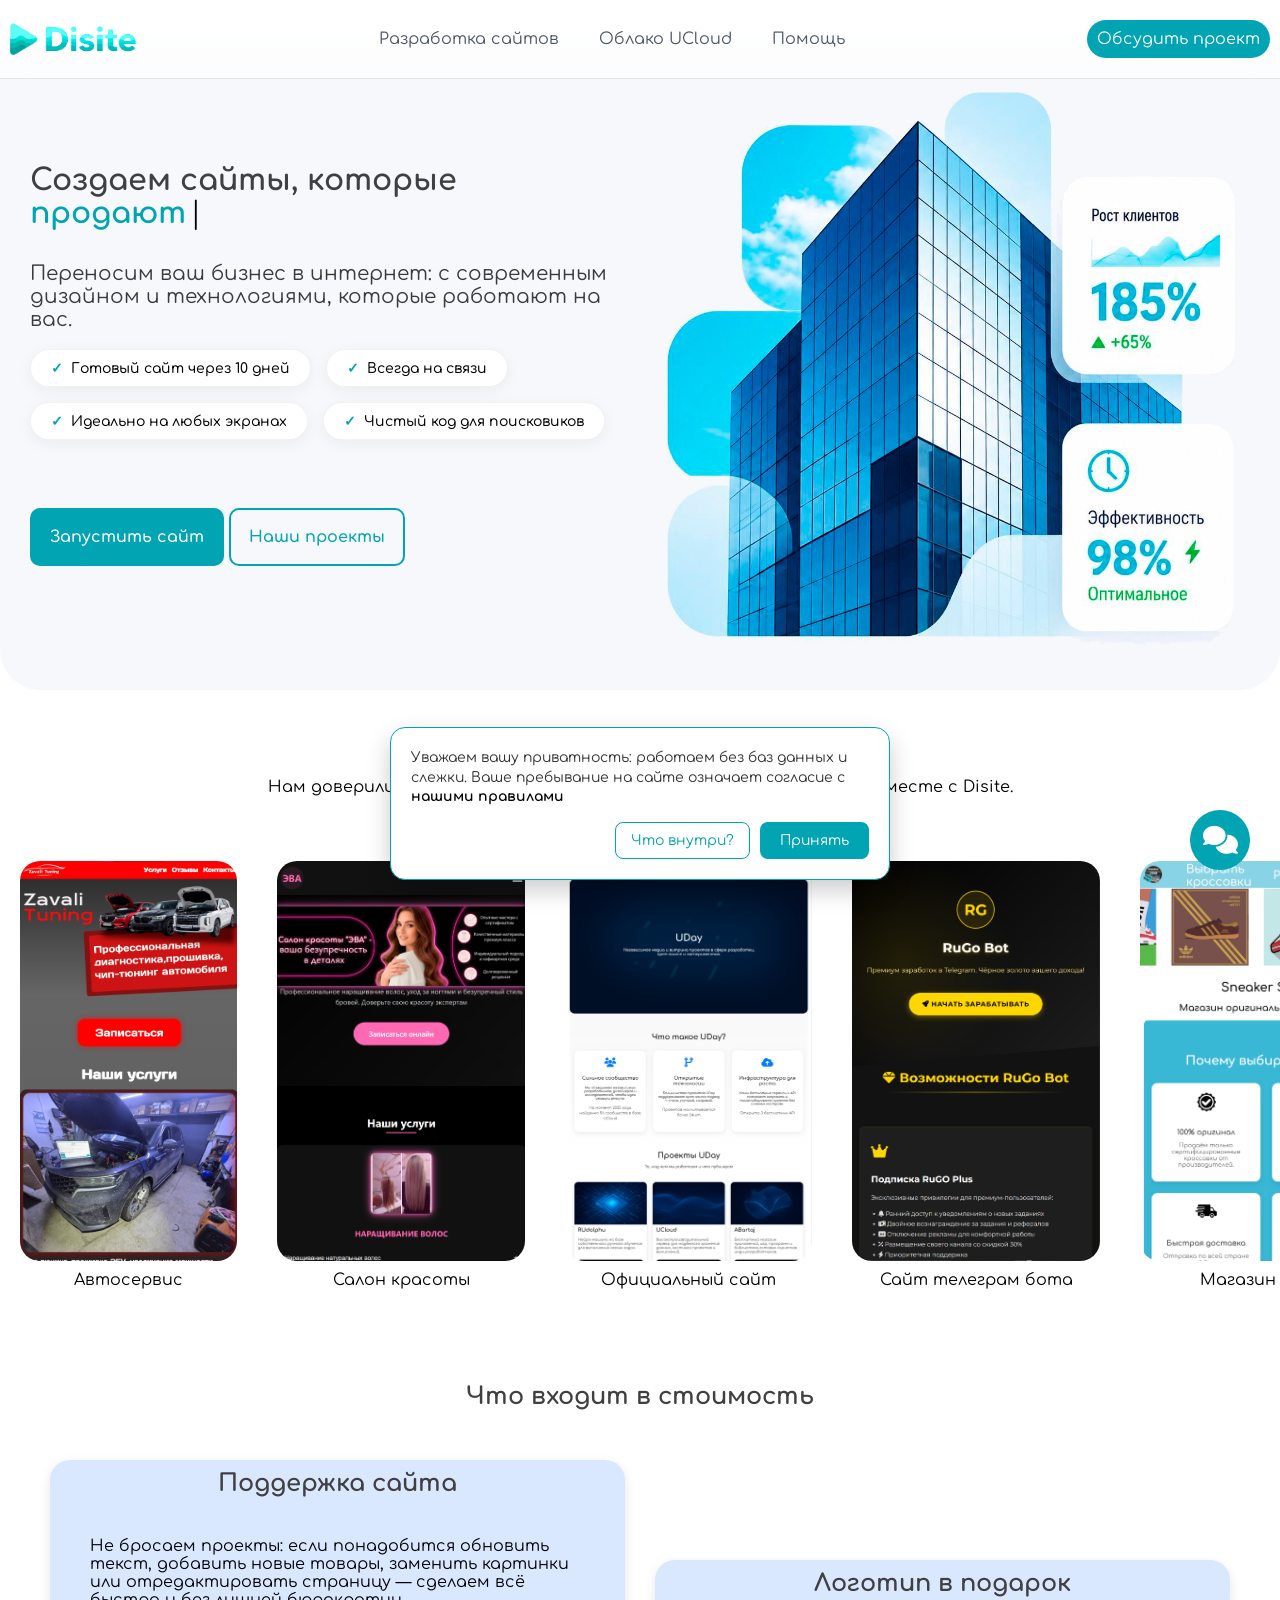
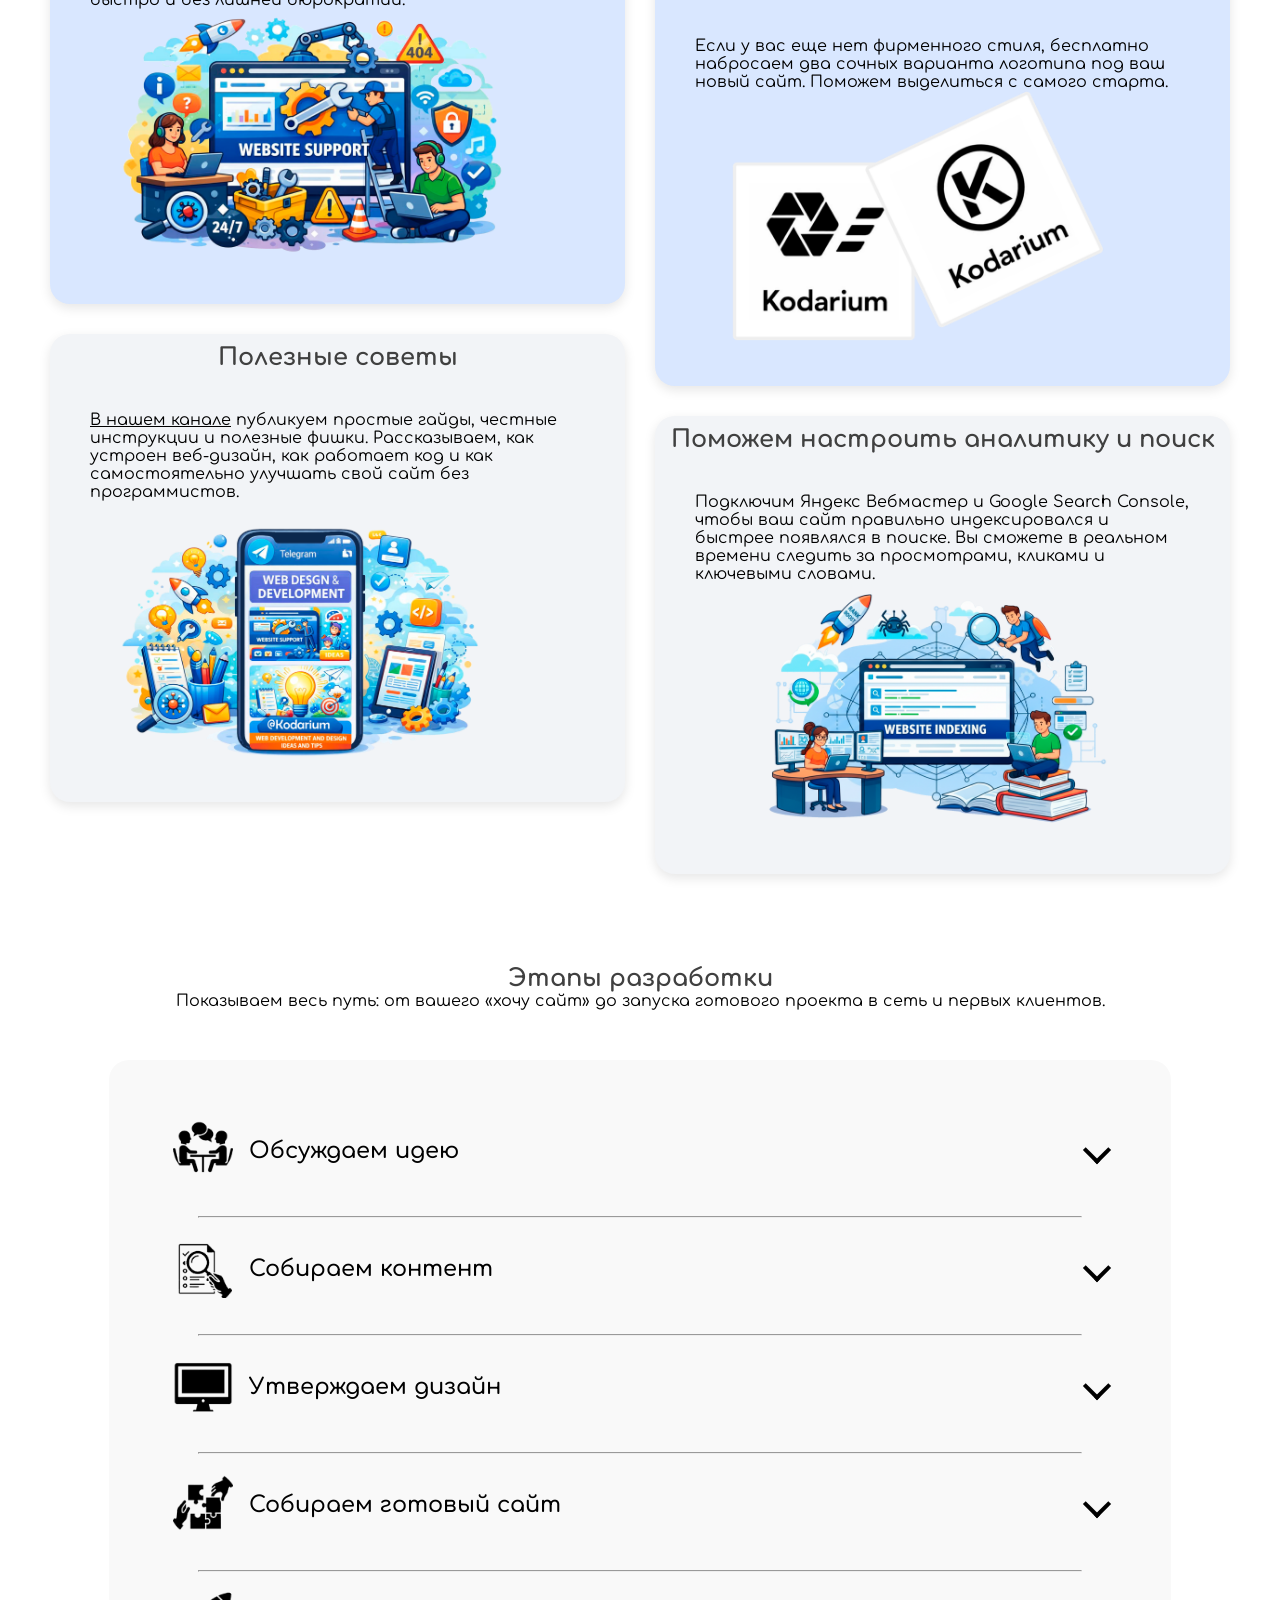
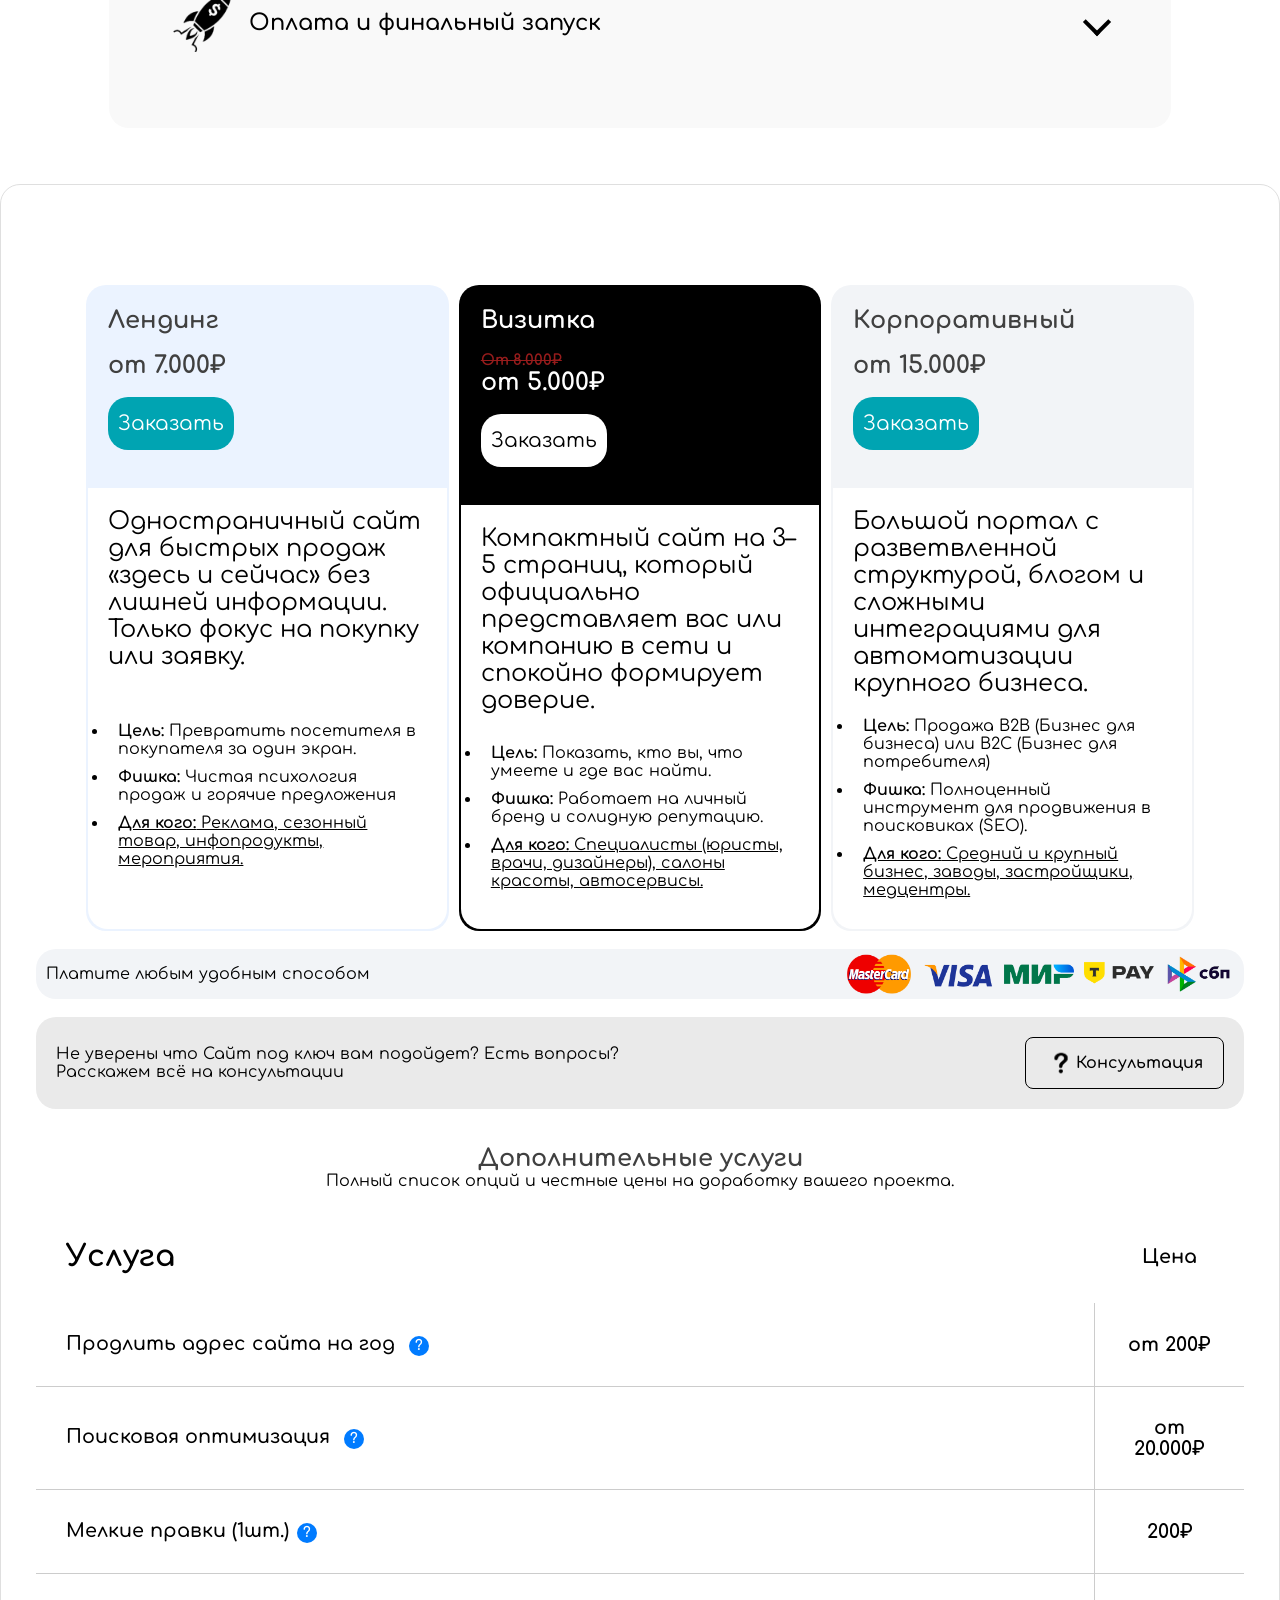
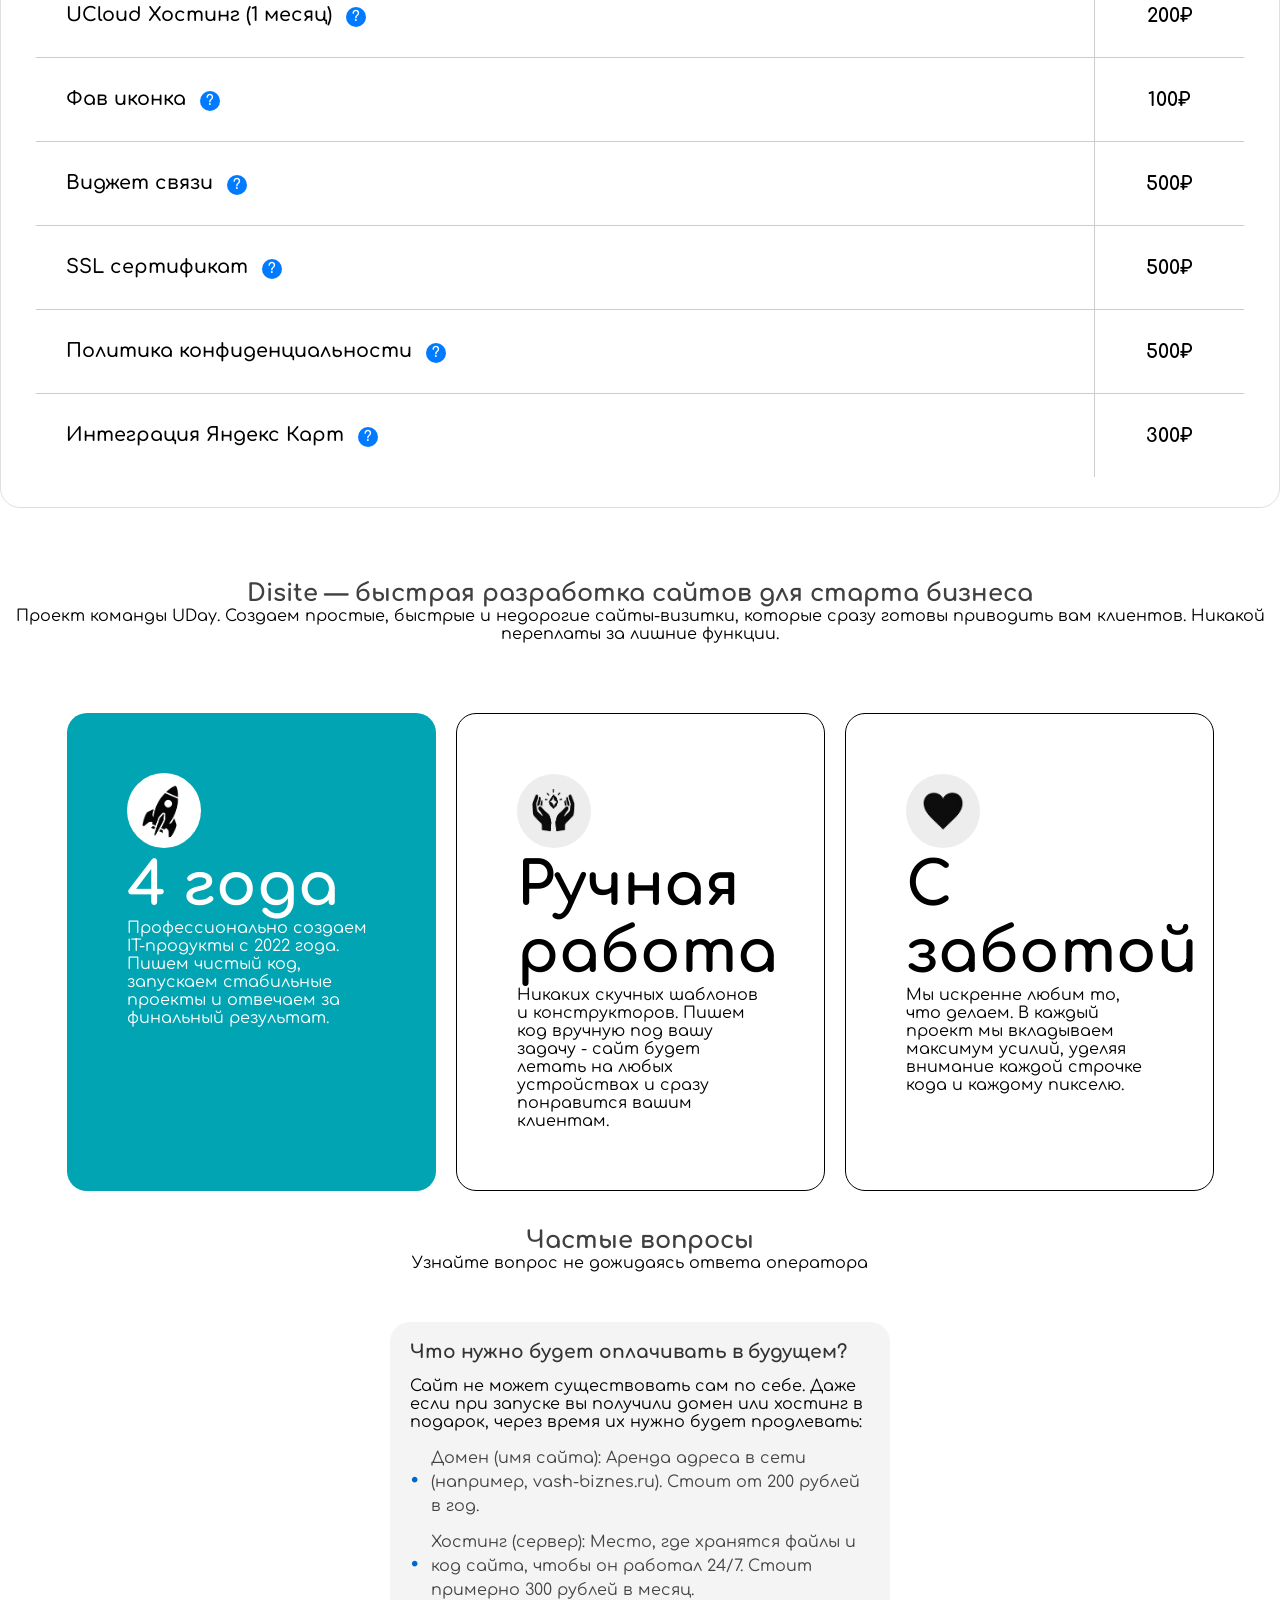
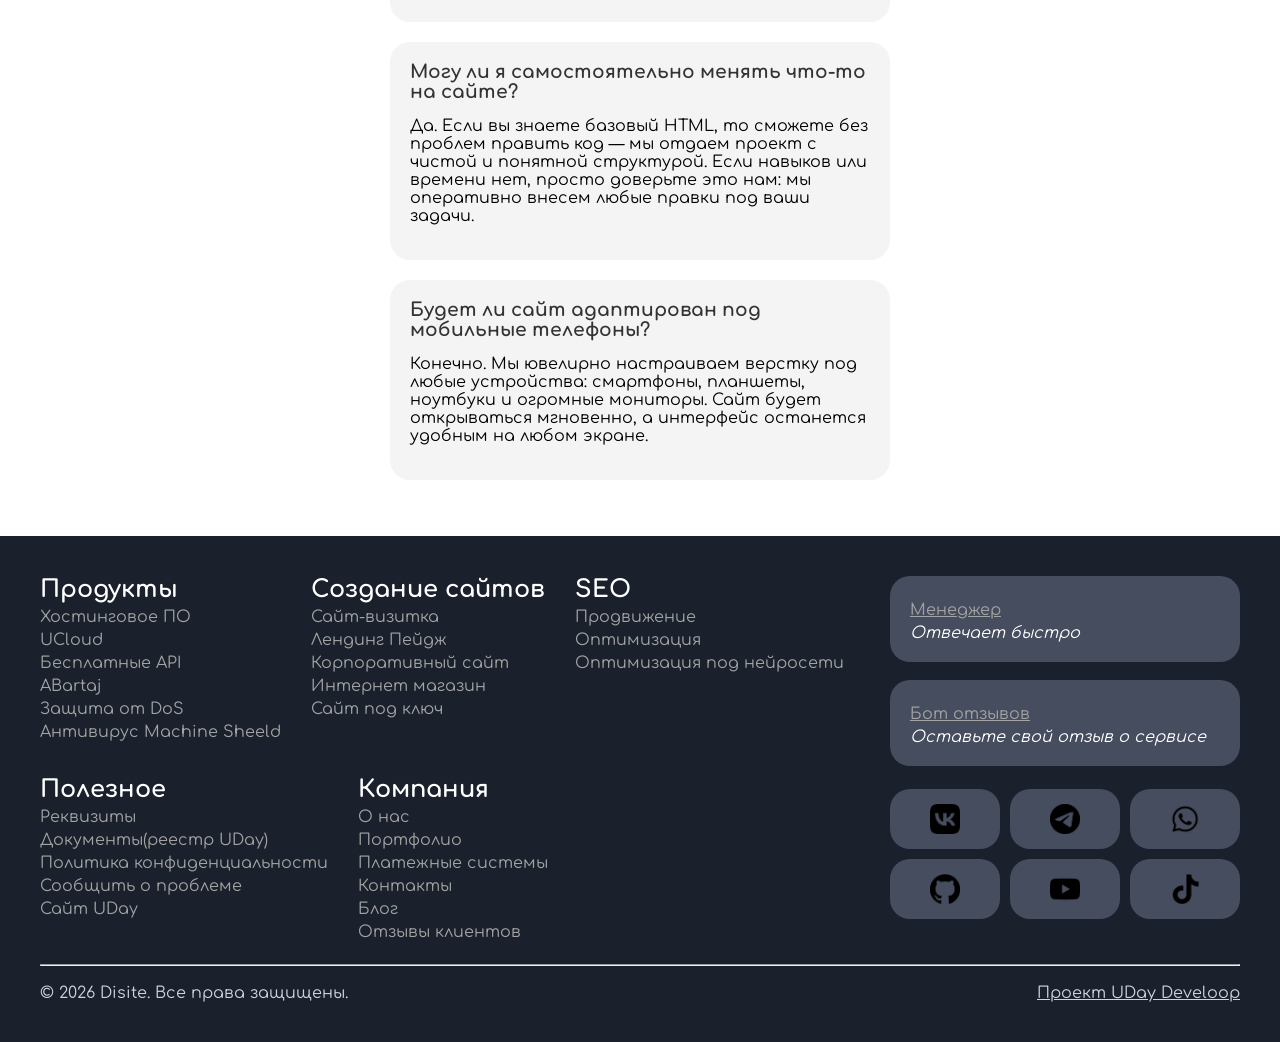
==== index.html @ 5bedaa65 "Add files via upload" ====
<!DOCTYPE html>
<html lang="ru">
<head>
    <meta charset="UTF-8">
    <meta name="viewport" content="width=device-width, initial-scale=1.0">
    <title>Заказать сайт под ключ недорого — Веб-студия Disite</title>
    <meta name="description" content="Студия Disite (проект UDay): качественное и быстрое создание сайтов под ключ для вашего бизнеса. Разработка от идеи до готового кода по доступным ценам. Узнайте стоимость!">

    <meta property="og:type" content="website">
    <meta property="og:url" content="https://disite-studio.pro/">
    <meta property="og:title" content="Веб-студия Disite | От идеи — до кода, от Disite — до результата">
    <meta property="og:description" content="Разработка сайтов под ключ для вашего бизнеса. Быстро, качественно и по доступным ценам. Создайте сайт, который приносит прибыль!">
    <meta property="og:image" content="https://disite-studio.pro/mamka/preview.png">



    <link rel="stylesheet" href="home.css">
    <link rel="stylesheet" href="css/tabliciaHome.css">
    <link rel="stylesheet" href="css/homeAnimate.css">
    <link rel="stylesheet" href="css/helper.css">
    <link rel="stylesheet" href="mandal.css">
    <link rel="stylesheet" href="css/helpModal.css">
    <link rel="stylesheet" href="css/footer.css">
    <link rel="stylesheet" href="css/modalTarifee.css">
    <link rel="stylesheet" href="css/defoult-header.css">
    <link rel="stylesheet" href="css/modalSetupWizard.css">
    <link rel="stylesheet" href="css/modalPaypay.css">
    <link rel="stylesheet" href="https://cdnjs.cloudflare.com/ajax/libs/font-awesome/6.4.0/css/all.min.css">

    <!-- Основные favicon для браузеров -->
    <link rel="icon" type="image/png" sizes="32x32" href="https://disite-studio.pro/favicon-32x32.png">
    <link rel="icon" type="image/png" sizes="16x16" href="https://disite-studio.pro/favicon-16x16.png">

    <!-- Для Эплоидов (iPhone, iPad) -->
    <link rel="apple-touch-icon" sizes="180x180" href="https://disite-studio.pro/apple-touch-icon.png">

    <!-- Для Ведроида -->
    <link rel="icon" type="image/png" sizes="192x192" href="https://disite-studio.pro/android-chrome-192x192.png">
    <link rel="icon" type="image/png" sizes="512x512" href="https://disite-studio.pro/android-chrome-512x512.png">

    <!-- Старый формат .ico -->
    <link rel="shortcut icon" href="https://disite-studio.pro/favicon.ico" type="image/x-icon">

    <!-- Манифест-->
    <link rel="manifest" href="https://disite-studio.pro/site.webmanifest" crossorigin="anonymous">

    <!-- Цвет темы браузера -->
    <meta name="theme-color" content="#ffffff">
    

</head>
<body>
    <div class="shapka">
        <div class="burger" id="burger">
            <span></span>
            <span></span>
            <span></span>
        </div>
        <img src="mamka/exampleLogo.png" alt="логотип disite" width="10%">
        <div class="selfs">
            <a href="index.html" class="filling">Разработка сайтов</a>
            <a href="UCloudHost.html" class="filling">Облако UCloud</a>
            <!-- <a onclick="openWizard(); return false;" class="filling">Мастер настроек</a> -->
            <a onclick="openContactSphere(); return false;" class="filling">Помощь</a>
        </div>
        <div>
            <a onclick="openContactSphere(); return false;">
                <div class="vib">Обсудить проект</div>
            </a>
        </div>
    </div>

    <!-- Мобильное меню -->
    <div class="mobile-menu" id="mobileMenu">
        <img src="mamka/exampleLogo.png" alt="логотип disite">
            <a href="index.html" class="filling">>>>Разработка сайтов</a>
            <a href="UCloudHost.html" class="filling">Облако UCloud</a>
            <!-- <a onclick="openWizard(); return false;" class="filling">Мастер настроек</a> -->
            <a onclick="openContactSphere(); return false;" class="filling">Помощь</a>
    </div>

    <div class="overlay" id="overlay"></div>


    <div class="bannerPrices">
        <div class="blockSites">
            <div class="Blockcontent">
                <h1 id="matildochka" style="font-size: 30px; height: 80px;">
                    Создаем сайты, которые <br><span class="typing-text">приносят прибыль бизнесу</span><span class="typing-cursor">|</span>
                </h1>
                <br>
                <p style="font-size: 20px; color: #3b3b3b;">Переносим ваш бизнес в интернет: с современным дизайном и технологиями, которые работают на вас.</p>
                <br>
                <div class="preimuch">
                    <span>Готовый сайт через 10 дней</span>
                    <span>Всегда на связи</span>
                    <span>Идеально на любых экранах</span>
                    <span>Чистый код для поисковиков</span>
                </div>

                <br>
                
                <div>
                    <a href="#pricee" class="buttonPrice1">Запустить сайт</a>
                    <a href="#worder" class="buttonPrice2">Наши проекты</a>
                </div>
            </div>
            <img src="mamka/aska.png" alt="Постер disite" class="hero-image">

        </div>
    </div>
    <br>
    <br>
    <div style="margin: 25px;" id="worder">
        <h2 align="center">Сайты которые мы делали</h2>
        <p align="center">Нам доверились уже 50+ предпринимателей, запустив свои сайты вместе с Disite.</p>
    </div>

    <div class="carousel">
        <div class="carousel-track">
            <div class="carousel-item">
                <a href="https://zavalituning.ru/">
                    <img src="mamka/p5.png" alt="Сайт Автосервис">
                    <p>Автосервис</p>
                </a>
            </div>
            
            <div class="carousel-item">
                <img src="mamka/p7.png" alt="Сайт Салон красоты">
                <p>Салон красоты</p>
            </div>


            <div class="carousel-item">
                <img src="mamka/p1.png" alt="Сайт Официальный сайт">
                <p>Официальный сайт</p>
            </div>

            <div class="carousel-item">
                <img src="mamka/p3.png" alt="Сайт телеграм бота">
                <p>Сайт телеграм бота</p>
            </div>

            <div class="carousel-item">
                <img src="mamka/p4.png" alt="Сайт Магазин обуви">
                <p>Магазин обуви</p>
            </div>

            <div class="carousel-item">
                <img src="mamka/p6.png" alt="Школьный сайт">
                <p>Школьный сайт</p>
            </div>

        </div>
    </div>

    <br>
    <br>
    <br>
    <h2 align="center">Что входит в стоимость</h2>
    <div class="magaga">

        <div style="display: flex; gap: 30px;" class="wrapper">
            <div class="stolb1">

                <div class="cardRandom" style="margin-bottom: 30px;">
                    <h2>Поддержка сайта</h2>
                    <div class="parrentRandom">
                        <p>Не бросаем проекты: если понадобится обновить текст, добавить новые товары, заменить картинки или отредактировать страницу — сделаем всё быстро и без лишней бюрократии.</p>
                        <img src="mamka/supports.png" alt="поддержка на сайте">
                    </div>
                </div>
                
                <div class="cardRandom" style="background-color: #F2F4F7;">
                    <h2>Полезные советы</h2>
                    <div class="parrentRandom">
                        <p><a href="https://t.me/zakazati_sait" style="text-decoration: underline;">В нашем канале</a> публикуем простые гайды, честные инструкции и полезные фишки. Рассказываем, как устроен веб-дизайн, как работает код и как самостоятельно улучшать свой сайт без программистов.</p>
                        <img src="mamka\tgChannel.png" alt="полезные советы при заказе сайта">
                    </div>
                </div>
            </div>

            <div class="stolb2">
                <div class="cardRandom" style="margin-top: 100px;">
                    <h2>Логотип в подарок</h2>
                    <div class="parrentRandom">
                        <p>Если у вас еще нет фирменного стиля, бесплатно набросаем два сочных варианта логотипа под ваш новый сайт. Поможем выделиться с самого старта.</p>
                        <img src="mamka/logoFree.png" alt="создадим бесплатный логотип если у вас его нет">
                    </div>
                </div>

                <div class="cardRandom" style="background-color: #F2F4F7;">
                    <h2>Поможем настроить аналитику и поиск</h2>
                    <div class="parrentRandom">
                        <p>Подключим Яндекс Вебмастер и Google Search Console, чтобы ваш сайт правильно индексировался и быстрее появлялся в поиске. Вы сможете в реальном времени следить за просмотрами, кликами и ключевыми словами.</p>
                        <img src="mamka/indexing.png" alt="подключим индексацию от гугл и яндекса">
                    </div>
                </div>

            </div>
        </div>
    </div>

    <br>
    <br>

    <div style="margin: 25px;" id="worder">
        <h2 align="center">Этапы разработки</h2>
        <p align="center">Показываем весь путь: от вашего «хочу сайт» до запуска готового проекта в сеть и первых клиентов.</p>
    </div>


    <div class="magaga">
        <div class="accordion">
            <div class="accordion-item">
                <input type="checkbox" id="acc1">
                <label class="accordion-label" for="acc1">
                    <div class="accordion-icon">
                        <img src="mamka/tablica/1.png" alt="Иконка" />
                    </div>
                    <div class="accordion-text">Обсуждаем идею</div>
                    <div class="accordion-arrow"></div>
                </label>
                <div class="accordion-content">
                    <p>Вы пишите нам в мессенджер, и мы без душных брифов разбираем вашу задачу. Договариваемся на берегу о финальной цене, сроках и фиксируем, как должен выглядеть и работать сайт.</p>
                </div>
            </div>
            <hr>

            <div class="accordion-item">
                <input type="checkbox" id="acc2">
                <label class="accordion-label" for="acc2">
                    <div class="accordion-icon">
                        <img src="mamka/tablica/2.png" alt="Иконка" />
                    </div>
                    <div class="accordion-text">Собираем контент</div>
                    <div class="accordion-arrow"></div>
                </label>
                <div class="accordion-content">
                    <p>Вам не придется мучиться с ТЗ. Мы сами вытащим из вас всю пользу: спросим про фишки вашего бизнеса, поможем собрать сочные фото, тексты и определимся с нужными кнопками.</p>
                </div>
            </div>
            <hr>

            <div class="accordion-item">
                <input type="checkbox" id="acc3">
                <label class="accordion-label" for="acc3">
                    <div class="accordion-icon">
                        <img src="mamka/tablica/3.png" alt="Иконка" />
                    </div>
                    <div class="accordion-text">Утверждаем дизайн</div>
                    <div class="accordion-arrow"></div>
                </label>
                <div class="accordion-content">
                    <p>За 1–2 дня собираем визуальный макет. Вы сразу увидите, как будет выглядеть будущий сайт. Если всё пушка — двигаемся дальше. Если захочется что-то поменять — докручиваем до идеала.</p>
                </div>
            </div>
            <hr>

            <div class="accordion-item">
                <input type="checkbox" id="acc4">
                <label class="accordion-label" for="acc4">
                    <div class="accordion-icon">
                        <img src="mamka/tablica/4.png" alt="Иконка" />
                    </div>
                    <div class="accordion-text">Собираем готовый сайт</div>
                    <div class="accordion-arrow"></div>
                </label>
                <div class="accordion-content">
                    <p>Переносим макет в чистый код. Оживляем кнопки, настраиваем ссылки и ювелирно вылизываем верстку под экраны смартфонов. Вы сможете следить за магией в реальном времени по секретной тестовой ссылке.</p>
                </div>
            </div>
            <hr>

            <div class="accordion-item">
                <input type="checkbox" id="acc5">
                <label class="accordion-label" for="acc5">
                    <div class="accordion-icon">
                        <img src="mamka/tablica/5.png" alt="Иконка" />
                    </div>
                    <div class="accordion-text">Оплата и финальный запуск</div>
                    <div class="accordion-arrow"></div>
                </label>
                <div class="accordion-content">
                    <p>Никаких скрытых платежей и предоплаты на честное слово. Условия запуска зависят от того, где будет жить ваш сайт:</p>
                    <ul style="margin-top: 10px; padding-left: 20px;">
                        <li><b>На нашем сервере:</b> Запускаем проект сразу по готовности. На оплату у вас есть 15 дней. Если платеж не поступает в этот срок, мы временно отключаем сайт и забираем домен.</li>
                        <li><b>На вашем сервере:</b> Бережно переносим все файлы, настраиваем базу и запускаем сайт строго после полной оплаты.</li>
                    </ul>
                    <p style="margin-top: 10px; font-style: italic; color: #666;">Как только проект оплачен — вы становитесь его полноправным владельцем и получаете на руки абсолютно все доступы и ключи.</p>
                </div>
            </div>
        </div>
    </div>

    <br>
    <br>
    
    <div style="border: 1px solid #dfdfdf ; border-radius: 20px; padding-top: 20px; " id="pricee">
        <div style="margin: 70px 25px 0 25px; padding: 10px;">
            <div style="display: flex; gap: 10px; justify-content: center; flex-wrap: wrap;">
                <div class="cardPriceSite" style="background-color: #EBF3FF;">
                    <div style="padding: 20px;">
                        <h2>Лендинг</h2>
                        <br>
                        <h2>от 7.000₽</h2>
                        <br>
                        <a onclick="openContactSphere(); return false;" class="classSaas" id="blue">Заказать</a>
                    </div>
                    <br>
                    <div class="contentMaker">
                        <p>Одностраничный сайт для быстрых продаж «здесь и сейчас» без лишней информации. Только фокус на покупку или заявку.</p>
                        <ul>
                            <li><b>Цель:</b> Превратить посетителя в покупателя за один экран.</li>
                            <li><b>Фишка:</b> Чистая психология продаж и горячие предложения</li>
                            <li style="text-decoration: underline;"><b>Для кого:</b> Реклама, сезонный товар, инфопродукты, мероприятия.</li>
                        </ul>
                    </div>
                </div>

                <div class="cardPriceSite" style="background-color: #000000;">
                    <div style="padding: 20px;">
                        <h2 style="color: white;">Визитка</h2>
                        <br>
                        <h2 class="salles">От 8.000₽</h2>
                        <h2 style="color: white;">от 5.000₽</h2>
                        <br>
                        <a onclick="openContactSphere(); return false;" class="classSaas" id="whitee">Заказать</a>
                    </div>
                    <br>
                    <div class="contentMaker">
                        <p>Компактный сайт на 3–5 страниц, который официально представляет вас или компанию в сети и спокойно формирует доверие.</p>
                        <ul>
                            <li><b>Цель:</b> Показать, кто вы, что умеете и где вас найти.</li>
                            <li><b>Фишка:</b> Работает на личный бренд и солидную репутацию.</li>
                            <li style="text-decoration: underline;"><b>Для кого:</b> Специалисты (юристы, врачи, дизайнеры), салоны красоты, автосервисы.</li>
                        </ul>                 
                    </div>
                </div>
                

                <div class="cardPriceSite" style="background-color: #F2F4F7;">
                    <div style="padding: 20px;">
                        <h2>Корпоративный</h2>
                        <br>
                        <h2>от 15.000₽</h2>
                        <br>
                        <a onclick="openContactSphere(); return false;" class="classSaas" id="blue">Заказать</a>
                    </div>
                    <br>
                    <div class="contentMaker">
                        <p>Большой портал с разветвленной структурой, блогом и сложными интеграциями для автоматизации крупного бизнеса.</p>
                        <ul>
                            <li><b>Цель:</b> Продажа B2B (Бизнес для бизнеса) или B2C (Бизнес для потребителя)</li>
                            <li><b>Фишка:</b> Полноценный инструмент для продвижения в поисковиках (SEO).</li>
                            <li style="text-decoration: underline;"><b>Для кого:</b> Средний и крупный бизнес, заводы, застройщики, медцентры.</li>
                        </ul> 
                    </div>
                </div>
            </div>

            <br>
            <div class="systemPAY">
                <p>Платите любым удобным способом</p>
                <div class="imagaPay">
                    <img src="mamka/social/MCard.png" alt="">
                    <img src="mamka/social/Vcard.png" alt="">
                    <img src="mamka/social/MiCard.png" alt="">
                    <img src="mamka/social/TCard.png" alt="">
                    <img src="mamka/social/SBP.png" alt="">
                </div>
            </div>
            <br>

            <div class="consult-box">
                <div class="consult-text">
                    <p>Не уверены что Сайт под ключ вам подойдет? Есть вопросы?</p>
                    <p>Расскажем всё на консультации</p>
                </div>

                <a onclick="openContactSphere(); return false;" target="_blank" class="help-button">
                    <img src="mamka/what.png" alt="Telegram" width="30px">
                    <p>Консультация</p>
                </a>
            </div>

            <br>

            <br>


            <h2 align="center">Дополнительные услуги</h2>
            <p align="center">Полный список опций и честные цены на доработку вашего проекта.</p>

            <div class="table-scroll domain-table-scroll">
                <table class="price-table domain-table" aria-label="Дополнительные услуги">
                    <thead>
                        <tr class="no-borders">
                            <th style="text-align: left; font-size: 30px;">Услуга</th>
                            <th style="text-align: center; width: 150px;">Цена</th>
                        </tr>
                    </thead>
                    <tbody>
                        <tr class="sas-info-row" 
                            data-title="Адрес сайта (Домен)" 
                            data-desc="Домен — это адрес вашего бизнеса в интернете, как номер офиса или дома на карте (например, moy-biznes.ru). Если его не оплатить, клиенты просто не найдут вход и сайт перестанет открываться." 
                            data-img="mamka/example/worma.png" 
                            data-plans="no,yes,yes">
                            <td>Продлить адрес сайта на год <span class="sas-question-mark">?</span></td>
                            <td style="text-align: center;">от 200₽</td>
                        </tr>

                        <tr class="sas-info-row" 
                            data-title="Продвижение сайта" 
                            data-desc="Если вы хотите, чтобы ваш сайт понравился Google или Yandex и они вас продвигали в ТОП по поиску, то доверьте это дело нам!" 
                            data-img="mamka/example/worma.png" 
                            data-plans="no,no,no">
                            <td>Поисковая оптимизация <span class="sas-question-mark">?</span></td>
                            <td style="text-align: center;">от 20.000₽</td>
                        </tr>

                        <tr class="sas-info-row" 
                            data-title="Косметический ремонт" 
                            data-desc="Если у вас поменялся номер телефона, адрес или цена на услугу — мы всё быстро подправим. Это как освежить вывеску на входе, чтобы информация всегда была актуальной." 
                            data-img="mamka/example/2ex.png" 
                            data-plans="yes,yes,yes">
                            <td>Мелкие правки (1шт.)<span class="sas-question-mark">?</span></td>
                            <td style="text-align: center;">200₽</td>
                        </tr>

                        <tr class="sas-info-row" 
                            data-title="Аренда места (UCloud)" 
                            data-desc="Хостинг — это как ежемесячная коммуналка. Это «земля», на которой стоит ваш сайт. Мы используем свои серверы, чтобы ваш «дом» не тормозил и выдерживал наплыв толпы клиентов." 
                            data-img="mamka/example/3ex.png" 
                            data-plans="yes,yes,yes">
                            <td>UCloud Хостинг (1 месяц) <span class="sas-question-mark">?</span></td>
                            <td style="text-align: center;">200₽</td>
                        </tr>

                        <tr class="sas-info-row" 
                            data-title="Фирменный значок" 
                            data-desc="Та самая маленькая иконка на вкладке браузера. С ней ваш сайт выглядит солидно и не теряется среди кучи других открытых вкладок у пользователя." 
                            data-img="mamka/example/worma.png" 
                            data-plans="no,yes,yes">
                            <td>Фав иконка <span class="sas-question-mark">?</span></td>
                            <td style="text-align: center;">100₽</td>
                        </tr>

                        <tr class="sas-info-row" 
                            data-title="Фирменный значок" 
                            data-desc="Активная кнопка в углу экрана, которая плавно скроллит сайт наверх и открывает меню мгновенной связи (Звонок, Telegram, WhatsApp) при клике. Адаптирована под мобильные устройства." 
                            data-img="mamka/example/worma.png" 
                            data-plans="no,yes,yes">
                            <td>Виджет связи <span class="sas-question-mark">?</span></td>
                            <td style="text-align: center;">500₽</td>
                        </tr>

                        <tr class="sas-info-row" 
                            data-title="Безопасный вход (SSL)" 
                            data-desc="Это цифровой замок. Он вешает значок замочка в браузере. Без него браузеры будут пугать клиентов надписью «Сайт опасен», а с ним — полное доверие." 
                            data-img="mamka/example/worma.png" 
                            data-plans="yes,yes,yes">
                            <td>SSL сертификат <span class="sas-question-mark">?</span></td>
                            <td style="text-align: center;">500₽</td>
                        </tr>

                        <tr class="sas-info-row" 
                            data-title="Юридическая защита" 
                            data-desc="Официальная бумага для проверок. По закону РФ (152-ФЗ), если вы берете даже имя клиента, нужна эта политика, иначе можно влететь на крупный штраф." 
                            data-img="mamka/example/8ex.png" 
                            data-plans="no,no,yes">
                            <td>Политика конфиденциальности <span class="sas-question-mark">?</span></td>
                            <td style="text-align: center;">500₽</td>
                        </tr>

                        <tr class="sas-info-row" 
                            data-title="Указатель на карте" 
                            data-desc="Встроим интерактивную карту прямо в сайт. Клиенту не придется копировать адрес — он сразу увидит, как к вам доехать или дойти." 
                            data-img="mamka/example/9ex.png" 
                            data-plans="no,no,yes">
                            <td>Интеграция Яндекс Карт <span class="sas-question-mark">?</span></td>
                            <td style="text-align: center;">300₽</td>
                        </tr>
                    </tbody>
                </table>
            </div>

            <div id="sasServiceModal" class="sas-modal-overlay">
                <div class="sas-modal-content">
                    <span class="sas-close">&times;</span>
                    <h2 id="sasModalTitle">Услуга угуга</h2>
                    <img id="sasModalImg" src="mamka/example/worma.png" alt="Пример съел червячок worma" style="width:100%; border-radius:10px; margin: 15px 0;">
                    <p id="sasModalDesc">Какое-то описание для чего-то</p>
                </div>
            </div>
        </div>
    </div>

    <br>
    <br>
    <br>
    <br>
    <h2 align="center">Disite — быстрая разработка сайтов для старта бизнеса</h2>
    <p align="center">Проект команды UDay. Создаем простые, быстрые и недорогие сайты-визитки, которые сразу готовы приводить вам клиентов. Никакой переплаты за лишние функции.</p>

    <div style="margin: 70px 25px 0 25px;">

        <div style="display: flex; justify-content: center; gap: 20px; flex-wrap: wrap;">

            <div class="rdr" style="background-color: #00a4b2; border: none;">
                <img src="mamka/rocket.png" alt="Опыт работы" style="background-color: white;">
                <h2 style="color: white;">4 года</h2>
                <p style="color: white;">Профессионально создаем IT-продукты с 2022 года. Пишем чистый код, запускаем стабильные проекты и отвечаем за финальный результат.</p>
            </div>

            <div class="rdr">
                <img src="mamka/card.png" alt="Разработка">
                <h2>Ручная работа</h2>
                <p>Никаких скучных шаблонов и конструкторов. Пишем код вручную под вашу задачу - сайт будет летать на любых устройствах и сразу понравится вашим клиентам.</p>
            </div>

            <div class="rdr">
                <img src="mamka/love.png" alt="Надежность">
                <h2>С заботой</h2>
                <p>Мы искренне любим то, что делаем. В каждый проект мы вкладываем максимум усилий, уделяя внимание каждой строчке кода и каждому пикселю.</p>
            </div>


        </div>

    </div>
    <br>
    <br>

    <h2 align="center">Частые вопросы</h2>
    <p align="center">Узнайте вопрос не дожидаясь ответа оператора</p>


    <div class="magaga">

        <div class="cardWhat">
            <h3>Что нужно будет оплачивать в будущем?</h3>
            <p>Сайт не может существовать сам по себе. Даже если при запуске вы получили домен или хостинг в подарок, через время их нужно будет продлевать:</p>
            <ul>
                <li>Домен (имя сайта): Аренда адреса в сети (например, vash-biznes.ru). Стоит от 200 рублей в год.</li>
                <li>Хостинг (сервер): Место, где хранятся файлы и код сайта, чтобы он работал 24/7. Стоит примерно 300 рублей в месяц.</li>
            </ul>
        </div>
        
        <div class="cardWhat">
            <h3>Могу ли я самостоятельно менять что-то на сайте?</h3>
            <p>Да. Если вы знаете базовый HTML, то сможете без проблем править код — мы отдаем проект с чистой и понятной структурой. Если навыков или времени нет, просто доверьте это нам: мы оперативно внесем любые правки под ваши задачи.</p>
        </div>
        <div class="cardWhat">
            <h3>Будет ли сайт адаптирован под мобильные телефоны?</h3>
            <p>Конечно. Мы ювелирно настраиваем верстку под любые устройства: смартфоны, планшеты, ноутбуки и огромные мониторы. Сайт будет открываться мгновенно, а интерфейс останется удобным на любом экране.</p>
        </div>
    </div>

    <br>
    <br>

    <footer>

        <div class="footer">
            <div style="flex-wrap: wrap; display: flex; gap: 30px;">
                <div style="justify-content: center;">
                    <h2>Продукты</h2>
                    <a href="UCloudHost.html">Хостинговое ПО</a>
                    <a href="UCloudHost.html">UCloud</a>
                    <a id="NF">Бесплатные API</a>
                    <a href="https://dmitryuday.github.io/ABartaj/index.html">ABartaj</a>
                    <a id="NF">Защита от DoS</a>
                    <a id="NF">Антивирус Machine Sheeld</a>
                </div>

                <div style="justify-content: center;">
                    <h2>Создание сайтов</h2>
                    <a href="">Сайт-визитка</a>
                    <a href="">Лендинг Пейдж</a>
                    <a href="">Корпоративный сайт</a>
                    <a href="">Интернет магазин</a>
                    <a href="">Сайт под ключ</a>
                </div>

                <div style="justify-content: center;">
                    <h2>SEO</h2>
                    <a href="">Продвижение</a>
                    <a href="">Оптимизация</a>
                    <a href="">Оптимизация под нейросети</a>
                    <a href=""></a>
                    <a href=""></a>
                </div>

                <div style="justify-content: center;">
                    <h2>Полезное</h2>
                    <!-- <a href="#tarifeee">Стоимость услуг</a> -->

                    <a href="">Реквизиты</a>
                    <a href="https://dmitryuday.github.io/UDay/reestr.html">Документы(реестр UDay)</a>
                    <a href="https://dmitryuday.github.io/UDay/pdf/policyDisite.pdf">Политика конфиденциальности</a>
                    <a href="tg://resolve?domain=RUdolphuFeedBack_bot">Сообщить о проблеме</a>
                    <a href="https://dmitryuday.github.io/UDay/">Сайт UDay</a>
                </div>

                <div style="justify-content: center;">
                    <h2>Компания</h2>
                    <a href="about.html">О нас</a>
                    <a href="about.html">Портфолио</a>
                    <a href="about.html">Платежные системы</a>
                    <a onclick="openContactSphere(); return false;">Контакты</a>
                    <a href="https://t.me/Disite_studio">Блог</a>
                    <a id="NF">Отзывы клиентов</a>
                </div>
            </div>






            <div class="sas">

                <div class="bp">
                    <a href="tg://resolve?domain=Manager_Disite" style="text-decoration: underline;">Менеджер</a>
                    <i style="color: white;">Отвечает быстро</i>
                </div>
                <br>
                <div class="bp">
                    <a href="tg://resolve?domain=RUdolphuFeedBack_bot" style="text-decoration: underline;">Бот отзывов</a>
                    <i style="color: white;">Оставьте свой отзыв о сервисе</i>
                </div>
                <br>
                <div>
                    <div style="display: flex; gap:10px;" class="btn">
                        <a href="https://vk.ru/club239700307" class="blue"><img src="mamka\social\vkIcon.png" alt="иконка вк" width="50px"></a>
                        <a href="https://t.me/zakazati_sait" class="blueW"><img src="mamka\social\tgIcon.png" alt="иконка телеграм" width="50px"></a>
                        <a href="404.html" class="green"><img src="mamka\social\whatsAppIcon.png" alt="иконка вацап" width="50px"></a>
                    </div>
                    <div style="display: flex; gap:10px;" class="btn">
                        <a href="https://github.com/DmitryUDay" class="black"><img src="mamka\social\githubIcon.png" alt="иконка гитхаб" width="50px"></a>
                        <a href="404.html" class="red"><img src="mamka\social\youtubeIcon.png" alt="иконка ютюб" width="50px"></a>
                        <a href="404.html" class="black"><img src="mamka\social\tiktokIcon.png" alt="иконка тикток" width="50px"></a>
                    </div>
                </div>
            </div>

        </div>
        <br>
        <hr>
        <br>
        <div style="display: flex; justify-content: space-between;">
            <p style="color: #CBD5E0;">© 2026  Disite. Все права защищены.</p>
            <a href="https://dmitryuday.github.io/UDay/" style="color: #CBD5E0; text-decoration: underline;">Проект UDay Develoop</a>
        </div>

    </footer>

    <button id="scrollToTop" title="Наверх"><i class="fas fa-chevron-up" id="circi"></i><p>Наверх</p></button>

    <button id="chatButton" onclick="openContactSphere(); return false;" target="_blank" title="Открыть чат"><i class="fas fa-comments" style="color: white;"></i></button>





    <div id="nfModal" class="modal-overlay">
        <div class="modal-content">
            <div class="modal-icon"><img src="https://dmitryuday.github.io/UDay/img/anima.gif" alt="анимация ошибки" width="70%"></div>
            <h2 class="modal-title">Опаньки</h2>
            <p class="modal-message" >
                К сожалению, эта страница временно недоступна.
                Мы уже исправляем проблему.<br>
                Если вопрос срочный, свяжитесь с <br> <a onclick="lambdaOpen()" style="color: #3498db;">службой поддержки</a>.

            </p>
            <button class="modal-button" onclick="closeModal()">Понятно</button>
        </div>
    </div>

<div id="contactSphere" class="glassContainer">
  <div class="crystalOverlay"></div>
  <div class="aquaDialog">
    <button class="crystalClose" id="clClosee">×</button>
    <h2 class="oceanTitle">Выберите вариант связи</h2>
    <div class="waveOptions">
      <a href="tg://resolve?domain=Manager_Disite" target="_blank" class="rippleOption">
        <i class="fab fa-telegram"></i>
        <span class="flowText">Telegram</span>
      </a>
      <a href="https://vk.ru/club239700307" target="_blank" class="rippleOption">
        <i class="fab fa-vk"></i>
        <span class="flowText">VK</span>
      </a>
      <a href="https://wa.me/79881892838" target="_blank" class="rippleOption">
        <i class="fab fa-whatsapp"></i>
        <span class="flowText">WhatsApp</span>
      </a>
      <div class="rippleOption rippleDisabled">
        <i class="fas fa-robot"></i>
        <span class="flowText">TG Бот</span>
        <span class="soonBadge">скоро</span>
      </div>
    </div>
  </div>
</div>




<div id="wizardModal" class="wizard-overlay">
    <div class="wizard-card">
        <button class="wizard-close" onclick="closeWizard()">&times;</button>
        
        <div class="wizard-header">
            <h2 class="wizard-title">Мастер настроек</h2>
            <p class="wizard-subtitle">Чем могу помочь?</p>
        </div>

        <div class="wizard-options">
            <a href="helpSite.html" class="wizard-item">
                <div class="wizard-icon-box">
                    <i class="fas fa-laptop-code"></i>
                </div>
                <div class="wizard-text">
                    <span class="wizard-label">Настройка сайта</span>
                    <span class="wizard-desc">Домен, хостинг, обновление</span>
                </div>
                <i class="fas fa-chevron-right wizard-arrow"></i>
            </a>

            <a href="setup-domain.html" class="wizard-item">
                <div class="wizard-icon-box">
                    <i class="fas fa-globe"></i>
                </div>
                <div class="wizard-text">
                    <span class="wizard-label">Индексирование</span>
                    <span class="wizard-desc">Статистика посещаемости и видимость в поиске</span>
                </div>
                <i class="fas fa-chevron-right wizard-arrow"></i>
            </a>

            <a href="setup-ucloud.html" class="wizard-item">
                <div class="wizard-icon-box ucloud-accent">
                    <i class="fas fa-server"></i>
                </div>
                <div class="wizard-text">
                    <span class="wizard-label">Сервер UCloud</span>
                    <span class="wizard-desc">Настроить UCloud или получить UOS</span>
                </div>
                <i class="fas fa-chevron-right wizard-arrow"></i>
            </a>
        </div>
    </div>
</div>







<div id="privacy-banner" style="display: none; position: fixed; bottom: 20px; left: 50%; transform: translateX(-50%); width: 90%; max-width: 500px; background: #fff; border: 1px solid #00a4b2; border-radius: 15px; box-shadow: 0 10px 25px rgba(0,0,0,0.2); padding: 20px; z-index: 10000; font-family: sans-serif;">
    <div style="margin-bottom: 15px; color: #333; font-size: 14px; line-height: 1.4;">
        Уважаем вашу приватность: работаем без баз данных и слежки. Ваше пребывание на сайте означает согласие с <strong>нашими правилами</strong>
    </div>
    <div style="display: flex; gap: 10px; justify-content: flex-end;">
        <a href="https://dmitryuday.github.io/UDay/pdf/policyDisite.pdf" style="text-decoration: none; color: #00a4b2; font-size: 14px; padding: 10px 15px; border: 1px solid #00a4b2; border-radius: 8px; transition: 0.3s;">Что внутри?</a>
        <button onclick="acceptPrivacy()" style="background: #00a4b2; color: #fff; border: none; padding: 10px 20px; border-radius: 8px; font-size: 14px; cursor: pointer; transition: 0.3s;">Принять</button>
    </div>
</div>





<script src="js/adaptiveBurger.js"></script>
<script src="js/errorModal.js"></script>
<script src="js/upBTN.js"></script>
<script src="js/modal.js"></script>
<script src="js/cardVzuh.js"></script>
<script src="js/acceptCookie.js"></script>
<script src="js/modalTareffe.js"></script>
<script src="js/aboutAnimation.js"></script>
<script src="js/modalWizard.js"></script>
<script src="js/modalPay.js"></script>
<script src="js/pechatMachine.js"></script>
<script src="js/karousel.js"></script>





<!-- Yandex.Metrika counter -->
<script type="text/javascript">
    (function(m,e,t,r,i,k,a){
        m[i]=m[i]||function(){(m[i].a=m[i].a||[]).push(arguments)};
        m[i].l=1*new Date();
        for (var j = 0; j < document.scripts.length; j++) {if (document.scripts[j].src === r) { return; }}
        k=e.createElement(t),a=e.getElementsByTagName(t)[0],k.async=1,k.src=r,a.parentNode.insertBefore(k,a)
    })(window, document,'script','https://mc.yandex.ru/metrika/tag.js?id=110093519', 'ym');

    ym(110093519, 'init', {ssr:true, webvisor:true, clickmap:true, ecommerce:"dataLayer", referrer: document.referrer, url: location.href, accurateTrackBounce:true, trackLinks:true});
</script>
<noscript><div><img src="https://mc.yandex.ru/watch/110093519" style="position:absolute; left:-9999px;" alt="" /></div></noscript>
<!-- /Yandex.Metrika counter -->
</body>
</html>
---- home.css ----
@import url('https://fonts.googleapis.com/css2?family=Comfortaa:wght@400;600&display=swap');

*{
    font-family: "Comfortaa", sans-serif;
    margin: 0;
    padding: 0;
    color: black;
    text-decoration: none;
    box-sizing: border-box;
}

body, html{
    /* &::-webkit-scrollbar {
      display: none;
    } */

    /* Для Firefox */
    /* scrollbar-width: none; */

    /* Для старого Internet Explorer и старого Edge */
    /* -ms-overflow-style: none;  */
    
    /* На всякий случай убедимся, что скролл вообще разрешен */
    /* overflow-y: scroll; */
    max-width: 100%;
    background-color: white;
    scroll-behavior: smooth;
}

a{
  cursor: pointer;
}

h1,h2{
  color: rgb(64, 64, 64);
}
.overlay {
  position: fixed;
  inset: 0;
  background: rgba(0,0,0,0.4);
  opacity: 0;
  pointer-events: none;
  transition: 0.3s;
  z-index: 1000;
}

.overlay.active {
  opacity: 1;
  pointer-events: all;
}

.preimuch{
    display: flex;
    flex-wrap: wrap;
    gap: 15px;
    margin-bottom: 40px;
}

.preimuch span {
    background: white;
    padding: 10px 20px;
    border-radius: 50px;
    font-size: 14px;
    font-weight: 500;
    box-shadow: 0 4px 15px rgba(0, 0, 0, 0.05);
    border: 1px solid rgba(0, 0, 0, 0.05);
    display: flex;
    align-items: center;
    gap: 8px;
}

.preimuch span::before {
    content: "✓";
    color: #00a4b2;
    font-weight: bold;
}


.bannerPrices{
  margin-top: 40px;
  border-bottom-left-radius: 40px;
  border-bottom-right-radius: 40px;
  padding: 30px;
    background-color: #F6F8FB;
    flex-wrap: wrap;
}

.bannerPrices img {
    width: 100%;
    height: auto;
    border-radius: 20px;

}

.blockSites {
    display: flex;
    width: 100%;
    align-items: center;
    gap: 40px;
    flex-wrap: wrap;
}

.Blockcontent {
    opacity: 0;
    transform: translateX(-50px);
    transition: all 1s ease-out;
    width: 100%;
    flex: 1;
    min-width: 300px;
}

.hero-image {
    opacity: 0 !important;
    transform: translateX(50px) scale(0.1);
    transition: all 1s ease-out 0.2s;
    flex: 1;
    min-width: 190px;
    border-radius: 20px;
}

.buttonPrice1, .buttonPrice2 {
    padding: 15px 30px;
    border-radius: 12px;
    text-decoration: none;
    font-weight: 600;
    font-size: 16px;
    transition: all 0.3s ease;
    display: inline-block;
    text-align: center;
}

.buttonPrice1{
  background-color: #00a4b2;
  color: white;
  padding: 20px;
  border-radius: 10px;
  transition: all 0.3s ease;
}
.buttonPrice2{
  color: #00a4b2;
  border: 2px solid #00a4b2;
  padding: 18px;
  border-radius: 10px;
  transition: all 0.3s ease;
  margin-top: 10px;
}

.buttonPrice2:hover{
  background-color: #00a4b2;
  color: white;
  padding: 18px;
  border-radius: 10px;
}
.buttonPrice1:hover{
  background-color: #00737e;
}

.hero-buttons {
    display: flex;
    gap: 15px;
}

.advenc{
    margin-top: 5px;
    display: flex;
    gap: 10px;
}

.advenc p{
    font-size: 15px;
    background-color: white;
    border-radius: 50px;
    padding: 8px;
}

.connect{
    border-radius: 15px;
    background-color: #00a4b2;
    color: white;
    padding: 20px 25px;
}


.classSaas{
  border-radius: 20px;
  font-size: 20px;
  display: inline-block;
  padding: 15px 10px;
}

#whitee{
  background-color: white;
  color: black;
}
#blue{
  background-color: #00A4B2;
  color: white;
}

.sasConnect{
  display: inline-block;
  border-radius: 15px;
  background-color: #00A4B2;
  color: white;
  padding: 20px 25px;
  transition: all 0.3s;
  box-shadow:
        0 2px 10px rgba(0, 0, 0, 0.08),
        0 1px 3px rgba(0, 0, 0, 0.1);
}

.sasConnect:hover{
  transform: translateY(-2px);
    box-shadow:
        0 6px 20px rgba(0, 0, 0, 0.12),
        0 3px 8px rgba(0, 0, 0, 0.15);
  background-color: #01909d;
}

.connect:hover{
  background-color: #01909d;
}

.carousel {
  width: 100%;
  overflow: hidden;
  padding: 40px 0; /* Добавил отступы сверху и снизу, чтобы увеличенная картинка не обрезалась */
}

.carousel-track {
  display: flex;
  width: max-content;
  animation: scroll 35s linear infinite;
}

/* Этот класс будет вешаться через JS при наведении */
.carousel-track.paused {
  animation-play-state: paused;
}

.carousel-item {
  margin: 0 20px;
  transition: transform 0.4s ease; /* Плавный зум всей карточки */
  display: flex;
  flex-direction: column;
  align-items: center;
}

/* Стили для ссылок внутри карточек, чтобы не ломали верстку */
.carousel-item a {
  text-decoration: none;
  color: inherit;
  display: flex;
  flex-direction: column;
  align-items: center;
}

.carousel-track p {
  text-align: center;
  margin-top: 10px;
}

.carousel img {
  border-radius: 20px;
  height: 400px;
  object-fit: contain;
  transition: transform 0.4s ease;
}

/* Класс для увеличения картинки при клике/наведении */
.carousel-item.zoomed {
  transform: scale(1.1); /* Увеличиваем карточку на 10% */
  z-index: 10; /* Чтобы она была поверх соседей */
}

@keyframes scroll {
  from {
    transform: translateX(0);
  }
  to {
    /* JS сам посчитает точную ширину половины трека, но -50% — это база для клонированных элементов */
    transform: translateX(-50%);
  }
}

.cardRandom {
  opacity: 0;
  transform: translateY(50px);
  transition: all 0.8s ease;
  border-radius: 20px;
  margin-bottom: 30px;
  background-color: #D9E7FF;
  width: 100%; /* Лучше 100%, чтобы занимало всю ширину родителя */
  /* padding: 40px; */
  box-shadow: 0 4px 12px rgba(0,0,0,0.1); /* Немного тени */
}

.cardRandom img{
  width: 90%;
}


.parrentRandom{
  padding: 40px;
}

.cardRandom h2{
  padding-top: 10px;
  text-align: center;
}


.stolb1, .stolb2{
  width: 50%;
}

.accordion {
  background-color: #f9f9f9;
  padding: 40px;
  margin: 20px auto;
  width: 90%;
  border-radius: 20px;
}

.accordion-item {
  border-radius: 8px;
  margin-bottom: 16px;
  overflow: hidden;
  border: none;
  background: none;
}

.accordion-item input[type="checkbox"] {
  display: none;
}

.accordion-label {
  display: flex;
  align-items: center;
  cursor: pointer;
  padding: 20px 24px;
  user-select: none;
  border-radius: 8px;
  transition: background-color 0.3s ease;
}

.accordion-icon {
  width: 60px;
  height: 60px;
  border-radius: 6px;
  overflow: hidden;
  flex-shrink: 0;
  margin-right: 16px;
}

.accordion-icon img {
  width: 100%;
  height: 100%;
  object-fit: contain; /* или cover, если нужно */
  display: block;
}

.accordion-text {
  flex-grow: 1;
  font-size: 1.4rem;
  font-weight: 600;
}

.accordion-arrow {
  width: 20px;
  height: 20px;
  border-left: 4px solid #000000;
  border-bottom: 4px solid #000000;
  transform: rotate(-405deg);
  transition: transform 0.3s ease, border-color 0.3s ease;
  flex-shrink: 0;
  margin-left: 16px;
}

.accordion-content {
  max-height: 0;
  overflow: hidden;
  padding: 0 24px;
  color: #555;
  font-size: 1.1rem;
  line-height: 1.4;
  transition: max-height 0.4s ease, padding 0.4s ease;
}

.accordion-item input[type="checkbox"]:checked ~ .accordion-content {
  max-height: 250px;
  padding: 16px 24px;
}

.accordion-item input[type="checkbox"]:checked + .accordion-label .accordion-arrow {
  transform: rotate(135deg);
}

.accordion hr{
    width: 90%;
    margin: 0 auto;
}

.cardPriceSite{
  opacity: 0;
  transform: scale(0.8) translateY(30px);
  transition: all 0.7s ease-out;
  padding: 2px;
  width: 30%;
  border-radius: 20px;
  display: flex;
  flex-direction: column;
}

.contentMaker{
   align-items: stretch; 
   flex-wrap: wrap;
   display: flex;
   background-color: white; 
   border-bottom-right-radius: 20px; 
   border-bottom-left-radius: 20px; 
   padding: 20px;
   flex-grow: 1;
}


.contentMaker p{
  font-size: 24px;
  margin-bottom: 20px;
}


.contentMaker li{
  padding-left: 10px;
  margin-bottom: 10px;
}

.help-button {
    align-items: center;
    display: flex;
    padding: 10px 20px;
    background: none;
    color: rgb(0, 0, 0);
    text-decoration: none;
    border: 1px solid black;
    border-radius: 8px;
    font-weight: 600;
    font-size: 1rem;
    cursor: pointer;
    transition: all 0.3s;
}

.rdr{
  width: 30%;
  border: 1px solid black;
  padding: 60px;
  border-radius: 20px;
  opacity: 0;
  transform: translateX(-100px);
  transition: all 0.8s cubic-bezier(0.175, 0.885, 0.32, 1.275);
}

.rdr h2,p{
  color: rgb(0, 0, 0);
}

.rdr h2{
  font-size: 60px;
}

.rdr img{
  width: 30%;
  padding: 10px;
  background-color: #ededed;
  border-radius: 50%;
}

.consult-box {
  display: flex;
  align-items: center;
  justify-content: space-between;
  background-color: #eaeaea;
  border-radius: 20px;
  padding: 20px;
  flex-wrap: wrap;
  gap: 16px;
}

.help-button:hover{
  background-color: #d3d3d3;
}

.cardWhat {
  background-color: #f4f4f4;
  padding: 20px;
  border-radius: 20px;
  max-width: 500px;
  margin: 20px auto;
}

.cardWhat h3 {
  margin-top: 0;
  margin-bottom: 15px;
  color: #333;
}

.cardWhat p {
  margin-bottom: 15px;
}

.cardWhat ul {
  margin: 0;
  padding: 0;
  list-style: none; /* Убираем стандартные точки */
}

.cardWhat li {
  display: flex;        /* Делаем flex-контейнер */
  align-items: center;  /* Выравниваем по вертикали */
  margin-bottom: 12px;
  line-height: 1.5;
  color: #444;
  min-height: 24px;     /* Гарантируем минимальную высоту */
}

.cardWhat li:last-child {
  margin-bottom: 0;
}

.cardWhat li:before {
  content: "•";
  color: #0066cc;
  font-size: 24px;
  line-height: 1;       /* Убираем влияние на высоту строки */
  margin-right: 12px;   /* Отступ между точкой и текстом */
  flex-shrink: 0;       /* Точка не сжимается */
  align-self: center;   /* Дополнительное выравнивание */
}

.salles{
  color: rgb(151, 28, 28);
  font-size: 15px;
  text-decoration: line-through;
}


.magaga{
  margin-top: 50px;
  margin-bottom: 0;
  margin-right: 50px;
  margin-left: 50px;
}


#scrollToTop {
    position: fixed;
    bottom: 30px;
    left: 30px;
    background: #ffffffc4;
    color: rgb(0, 0, 0);
    border: none;
    border-radius: 50px;
    padding: 12px;
    font-size: 24px;
    cursor: pointer;
    display: flex;
    align-items: center;
    gap: 10px;
    opacity: 0;
    visibility: hidden;
    transition: all 0.3s;
    box-shadow: 0 4px 12px rgba(0,0,0,0.2);
    z-index: 1000;
}
#circi{
  background-color: #a9a9a9c4;
  border-radius: 50px;
  padding: 10px;
  font-size: 25px;
}

#scrollToTop.show {
    opacity: 1;
    visibility: visible;
}

#scrollToTop:hover {
    background: #dbdbddf3;
}

/* Кнопка чата */
#chatButton {
    position: fixed;
    bottom: 30px;
    right: 30px;
    width: 60px;
    height: 60px;
    background: #00a4b2;
    color: white;
    border: none;
    border-radius: 50%;
    font-size: 28px;
    cursor: pointer;
    transition: all 0.3s;
    z-index: 1000;
    display: flex;
    align-items: center;
    justify-content: center;
}

#chatButton:hover {
    transform: scale(1.1);
}

.systemPAY{
  width: 100%;
  background-color: #F2F4F7;
  padding: 5px 10px;
  border-radius: 20px;
  display: flex;
  align-items: center;
  justify-content: space-between;
}

.imagaPay{
  display: flex;
  gap: 10px;
}
.imagaPay img{
  width: 70px;
}

/* ===== АДАПТИВ ===== */
@media (max-width: 768px) {
  .selfs {
    display: none;
  }

  .stolb1, .stolb2{
    flex-wrap: wrap;
    width: 100%;
  }

  .cardPriceSite{
    width: 100%;
  }

  .help-button{
    display: block;
    justify-content: center;
  }

  .wrapper{
    flex-wrap: wrap;
  }

  .consult-box {
    justify-content: center; /* центрируем строки */
    text-align: center;
  }

  .help-button {
    margin: 0 auto; /* центр по горизонтали */
  }

  .rdr{
    width: 100%;
  }
  .rdr h2{
    font-size: 50px;
  }

  .blockSites{
    flex-wrap: wrap;
  }

  .magaga{
    margin-top: 20px;
    margin-right: 20px;
    margin-bottom: 0;
    margin-left: 20px;
  }

  .accordion {
    margin: 0;
    padding: 0;
    width: 100%;
    border-radius: 16px;
  }

  .accordion-text {
    font-size: 1.1rem;
  }

  .carousel-track{
    animation: scroll 35s linear infinite;
  }

  .hero-image{
    display: none;
  }
  .cardRandom{
    margin-bottom: 15px;
  }
  .cardRandom img{
    width: 100%;
  }
  .parrentRandom p{
    padding: 3px;
    font-size: 20px;
  }
  .container{
    display: block;
    width: 100%;
    height: 20px;
  }
  .cardRandom h2{
    padding: 4px;
  }

  .modal-icon img{
    width: 90%;
  }
  .systemPAY{
    padding: 5px 10px;
    border-radius: 20px;
    display: flex;
    align-items: center;
    justify-content: space-between;
  }

  .imagaPay{
    display: flex;
    gap: 10px;
  }
  .systemPAY p{
    font-size: 15px;
  }
  .imagaPay img{
    width: 35px;
  }
}
---- css/tabliciaHome.css ----
.price-table {
  border-collapse: collapse;
  width: 100%; /* полная ширина */
  margin: 20px auto;
  font-size: 1.2rem; /* крупнее шрифт */
  color: #333;
}

  /* Ячейки с вертикальными линиями между ними */
.price-table th,
.price-table td {
  border-left: none; /* убираем ВСЕ вертикальные линии */
  padding: 30px;
}


.table-scroll{
  width: 100%;
}

/* Добавляем вертикальную линию справа от 1-го столбца */
.price-table th:nth-child(1),
.price-table td:nth-child(1) {
  border-right: 1px solid #ccc; /* или 1px, можно толще */
}

/* У первой ячейки в каждой строке убираем левый бордер (чтобы не было двойных линий слева таблицы) */
.price-table th:first-child,
.price-table td:first-child {
  border-left: none;
}


/* Вертикальная линия справа у последнего заголовка */
.price-table thead th:last-child {
  border-right: none; /* чтобы не было двойной правой линии */
}

/* Первый столбец - услуги, светлый фон */
.price-table tbody td:first-child {
  font-weight: 600;
  text-align: left;
}

/* Остальные столбцы — белый фон и текст по центру */
.price-table tbody td:not(:first-child) {
  text-align: center;
}

/* Нижняя линия (подчеркивание) у всех строк кроме последней */
.price-table tbody tr {
  border-bottom: 1px solid #ccc;
}

/* Убираем нижнюю границу у последней строки */
.price-table tbody tr:last-child {
  border-bottom: none;
}

/* Убираем внешние бордеры таблицы слева, справа, сверху и снизу */
.price-table {
  border-left: none;
  border-right: none;
  border-top: none;
  border-bottom: none;
}

.no-borders th {
border: none !important;
}

td{
  font-weight:bolder;
}


@media (max-width: 768px) {
    .table-scroll {
        overflow-x: scroll;
        -webkit-overflow-scrolling: touch; /* плавный скролл на iOS */
    }

    .price-table {
        min-width: 900px; /* ВАЖНО: чтобы появилась прокрутка */
    }

    /* Стили для контейнера таблицы доменов */
    .domain-table-scroll {
        overflow-x: auto;
        -webkit-overflow-scrolling: touch;
    }
    
    /* Сама таблица доменов - минимальная ширина для скролла */
    .domain-table {
        min-width: 600px; /* Можно увеличить если не вмещается */
        width: 100%;
    }
    
    /* Для ячеек таблицы доменов - перенос текста */
    .domain-table td,
    .domain-table th {
        white-space: normal;
        word-wrap: break-word;
        overflow-wrap: break-word;
        padding: 15px 20px; /* Уменьшаем отступы на мобильных */
    }
    
    /* Особенно для первого столбца (названия доменов) */
    .domain-table td:first-child {
        font-weight: normal;
        min-width: 200px;
    }
    
    /* Для второго столбца (цены) */
    .domain-table td:not(:first-child) {
        min-width: 150px;
        text-align: center;
    }

    /* Убираем горизонтальный скролл для таблицы доменов */
    .domain-table-scroll {
        overflow-x: visible; /* Вместо auto */
        width: 100%;
    }
    
    /* Сама таблица - 100% ширины */
    .domain-table {
        min-width: 100% !important; /* Занимает всю ширину */
        width: 100% !important;
        table-layout: fixed; /* Фиксируем layout */
    }
    
    /* Для всех ячеек таблицы доменов */
    .domain-table td,
    .domain-table th {
        white-space: normal !important; /* Разрешаем перенос */
        word-wrap: break-word !important;
        overflow-wrap: break-word !important;
        word-break: break-word !important; /* Переносим длинные слова */
        padding: 15px 10px !important; /* Уменьшаем горизонтальные отступы */
        display: table-cell; /* Оставляем как ячейки таблицы */
        vertical-align: top; /* Выравнивание по верху */
    }
    
    /* Первый столбец (названия доменов) - ширина 60% */
    .domain-table td:first-child,
    .domain-table th:first-child {
        width: 60% !important;
        text-align: left !important;
    }
    
    /* Второй столбец (цены) - ширина 40% */
    .domain-table td:not(:first-child),
    .domain-table th:not(:first-child) {
        width: 40% !important;
        text-align: center !important;
        min-width: auto !important;
    }
    
    /* Заголовок таблицы доменов */
    .domain-table thead th {
        font-size: 20px !important; /* Чуть меньше на телефоне */
        padding: 20px 10px !important;
    }
    
    /* Строки таблицы доменов */
    .domain-table tbody tr {
        border-bottom: 1px solid #ccc;
    }
}
---- css/homeAnimate.css ----
/* ===== АНИМАЦИИ ПРИ СКРОЛЛЕ ===== */

/* 1. Эффект ЛЕГО для аккордеона */
.accordion-item {
    opacity: 0;
    transform: translateY(50px) rotateX(-15deg);
    transition: all 0.6s cubic-bezier(0.34, 1.56, 0.64, 1);
}

.accordion-item.animate-lego {
    opacity: 1;
    transform: translateY(0) rotateX(0);
}

/* Задержка для каждой детали лего, чтобы они строились по очереди */
.accordion-item:nth-child(1) { transition-delay: 0.1s; }
.accordion-item:nth-child(3) { transition-delay: 0.2s; } /* учитываем <hr> */
.accordion-item:nth-child(5) { transition-delay: 0.3s; }
.accordion-item:nth-child(7) { transition-delay: 0.4s; }

.cardPriceSite.animate-tariffs {
    opacity: 1;
    transform: scale(1) translateY(0);
}

.cardPriceSite:nth-child(1) { transition-delay: 0.1s; }
.cardPriceSite:nth-child(2) { transition-delay: 0.3s; }
.cardPriceSite:nth-child(3) { transition-delay: 0.5s; }

/* 3. Эффект для БЛОКОВ СТАТИСТИКИ (Вылет сбоку с отскоком) */

.rdr.animate-stats {
    opacity: 1;
    transform: translateX(0);
}

.rdr:nth-child(1) { transition-delay: 0.1s; }
.rdr:nth-child(2) { transition-delay: 0.2s; }
.rdr:nth-child(3) { transition-delay: 0.3s; }

/* Классы активации для Hero (сработают сразу при загрузке) */
.animate-hero-text {
    opacity: 1;
    transform: translateX(0);
}

.animate-hero-img {
    opacity: 1 !important;
    transform: translateX(0) scale(1);
}

/* 2. Блок FAQ (Частые вопросы) */
.cardWhat {
    opacity: 0;
    transform: translateY(30px) scale(0.95);
    transition: all 0.6s cubic-bezier(0.165, 0.84, 0.44, 1);
}

.cardWhat.animate-faq {
    opacity: 1;
    transform: translateY(0) scale(1);
}

/* Веерное появление вопросов один за другим */
.cardWhat:nth-child(1) { transition-delay: 0.1s; }
.cardWhat:nth-child(2) { transition-delay: 0.2s; }
.cardWhat:nth-child(3) { transition-delay: 0.3s; }


.typing-text{
  color: #00a4b2;
}

/* Базовое состояние курсора (при печати и стирании) */
#matildochka .typing-cursor {
    display: inline-block;
    font-weight: 300;
    margin-left: 4px;
    opacity: 1; /* Всегда горит при движении текста */
    transform: scaleY(1); /* Обычная линия */
    transform-origin: center; /* Сжимается к центру */
    transition: transform 0.1s ease;
}

/* Когда текст ОСТАНОВИЛСЯ на паузу (JS добавил класс) */
#matildochka .typing-cursor.active-pause {
    /* Запускаем бесконечное сжатие до точки и обратно */
    animation: matildaPulseY 0.4s infinite alternate ease-in-out;
}

/* Анимация пульсации по вертикали: линия -> точка -> линия */
@keyframes matildaPulseY {
    0% {
        transform: scaleY(1); /* Целая линия */
    }
    100% {
        transform: scaleY(0); /* Сжалась до точки */
    }
}


/* Пульсация для привлечения внимания */
@keyframes pulse {
    0% { box-shadow: 0 0 0 0 #00a4b2; }
    70% { box-shadow: 0 0 0 10px rgba(255, 64, 129, 0); }
    100% { box-shadow: 0 0 0 0 rgba(255, 64, 129, 0); }
}

#chatButton.pulse {
    animation: pulse 2s infinite;
}


.cardRandom.show {
    opacity: 1;
    transform: translateY(0);
}

/* Разные анимации для разнообразия */
.cardRandom:nth-child(2) {
    transform: translateX(-50px);
}

.cardRandom:nth-child(2).show {
    transform: translateX(0);
}

.cardRandom:nth-child(3) {
    transform: scale(0.8);
}

.cardRandom:nth-child(3).show {
    transform: scale(1);
}

.cardRandom:nth-child(4) {
    transform: rotateX(90deg);
}

.cardRandom:nth-child(4).show {
    transform: rotateX(0);
}
---- css/helper.css ----
:root {
    --kodarium-teal: #00a4b2;
    --kodarium-bg: #F6F8FB;
    --kodarium-gray: #F2F4F7;
    --text-dark: #3b3b3b;
}

.setup-container {
    max-width: 1100px;
    margin: 0 auto;
    padding: 40px 20px;
    font-family: "Nunito", sans-serif;
    color: var(--text-dark);
}

.setup-nav {
    background: #fff;
    border: 1px solid #dfdfdf;
    border-radius: 20px;
    padding: 25px;
    margin-bottom: 50px;
}

.setup-nav h3 {
    margin-top: 0;
    font-size: 22px;
    color: #404040;
    text-align: center;
}

.nav-links {
    display: flex;
    justify-content: center;
    flex-wrap: wrap;
    gap: 15px;
    list-style: none;
    padding: 0;
}

.nav-links a {
    color: var(--text-dark);
    text-decoration: none;
    padding: 10px 20px;
    background: var(--kodarium-gray);
    border-radius: 50px;
    font-weight: 600;
    font-size: 14px;
    transition: 0.3s;
}

.nav-links a:hover {
    background: var(--kodarium-teal);
    color: white;
}

.setup-step {
    display: flex;
    align-items: center;
    gap: 50px;
    margin-bottom: 80px;
    scroll-margin-top: 100px;
}

.setup-step:nth-child(even) {
    flex-direction: row-reverse;
}

.step-info {
    flex: 1;
}

.step-badge {
    background: var(--kodarium-teal);
    color: white;
    padding: 5px 15px;
    border-radius: 50px;
    font-size: 12px;
    font-weight: bold;
    display: inline-block;
    margin-bottom: 15px;
}

.step-info h2 {
    font-size: 28px;
    color: #404040;
    margin-bottom: 20px;
}

.step-info p {
    font-size: 18px;
    line-height: 1.6;
    color: #666;
}

.step-visual {
    flex: 1.2;
}

.step-visual img {
    width: 100%;
    border-radius: 20px;
    box-shadow: 0 15px 40px rgba(0, 0, 0, 0.08);
    border: 1px solid #eee;
    display: block;
}

@media (max-width: 768px) {
    .setup-step, .setup-step:nth-child(even) {
        flex-direction: column;
        gap: 30px;
        text-align: center;
    }
    .step-info h2 {
        font-size: 22px;
    }
    .nav-links {
        flex-direction: column;
        width: 100%;
    }
    .nav-links a {
        display: block;
        text-align: center;
    }
}

html { scroll-behavior: smooth; }
---- mandal.css ----
@import url('https://fonts.googleapis.com/css2?family=Comfortaa:wght@400;600&display=swap');
a[id="NF"] {
    cursor: pointer;
    position: relative;
    transition: all 0.3s ease;
}

/* Класс, который добавляется при нажатии */
a[id="NF"].clicked {
    animation: nfRedden 0.4s ease forwards;
}

/* Анимация покраснения */
@keyframes nfRedden {
    0% {
        color: inherit;
        font-weight: normal;
        transform: scale(1);
    }
    50% {
        color: #ff6b6b;
        transform: scale(1.05);
    }
    100% {
        color: #e74c3c;
        font-weight: normal;
        transform: scale(1);
        text-decoration: line-through;
        opacity: 0.8;
    }
}

/* Модальное окно */
.modal-overlay {
    position: fixed;
    top: 0;
    left: 0;
    width: 100%;
    height: 100%;
    background: rgba(0, 0, 0, 0.8);
    display: none;
    justify-content: center;
    align-items: center;
    z-index: 1000;
    animation: fadeIn 0.3s ease;
}

.modal-content {
    background: white;
    padding: 40px;
    border-radius: 15px;
    text-align: center;
    max-width: 500px;
    width: 90%;
    animation: modalPopup 0.5s cubic-bezier(0.175, 0.885, 0.32, 1.275);
    box-shadow: 0 20px 60px rgba(0, 0, 0, 0.3);
    position: relative;
}

@keyframes fadeIn {
    from { opacity: 0; }
    to { opacity: 1; }
}

@keyframes modalPopup {
    0% {
        opacity: 0;
        transform: scale(0.5) translateY(-50px);
    }
    70% {
        transform: scale(1.05) translateY(0);
    }
    100% {
        opacity: 1;
        transform: scale(1) translateY(0);
    }
}

.modal-icon {
    font-size: 60px;
    color: #e74c3c;
    margin-bottom: 20px;
    animation: iconShake 0.5s ease;
}

@keyframes iconShake {
    0%, 100% { transform: translateX(0); }
    10%, 30%, 50%, 70%, 90% { transform: translateX(-5px); }
    20%, 40%, 60%, 80% { transform: translateX(5px); }
}

.modal-title {
    color: #e74c3c;
    font-size: 28px;
    margin-bottom: 15px;
    font-weight: bold;
}

.modal-message {
    color: #555;
    font-size: 18px;
    margin-bottom: 25px;
    line-height: 1.5;
}

.modal-button {
    background: #00a4b2;
    color: white;
    border: none;
    padding: 12px 30px;
    font-size: 16px;
    border-radius: 50px;
    cursor: pointer;
    transition: all 0.3s ease;
    font-weight: 600;
    box-shadow: 0 5px 15px #00a3b25c;
}

.modal-button:hover {
    background: #01909d;
    transform: translateY(-2px);
    box-shadow: 0 8px 20px #00a3b25c;
}

.modal-button:active {
    transform: translateY(0);
}

.example-links {
    background: #f8f9fa;
    padding: 20px;
    border-radius: 10px;
    margin-top: 30px;
}

.example-links h3 {
    color: #333;
    margin-bottom: 15px;
}

.code-block {
    background: #2c3e50;
    color: #ecf0f1;
    padding: 15px;
    border-radius: 8px;
    font-family: "Comfortaa", sans-serif;
    margin: 15px 0;
    overflow-x: auto;
}

.test-area {
    margin-top: 30px;
    padding: 20px;
    border: 2px dashed #ddd;
    border-radius: 10px;
    text-align: center;
}
---- css/helpModal.css ----
.glassContainer {
  display: none;
  position: fixed;
  top: 0;
  left: 0;
  width: 100%;
  height: 100%;
  z-index: 9999;
}

.crystalOverlay {
  position: absolute;
  width: 100%;
  height: 100%;
  background: rgba(0, 0, 0, 0.582);
  backdrop-filter: blur(5px);
  opacity: 0;
  animation: overlayShow 0.3s ease forwards;
}

.aquaDialog {
  position: absolute;
  top: 50%;
  left: 50%;
  transform: translate(-50%, -50%) scale(0.9);
  background: white;
  padding: 40px 35px;
  border-radius: 20px;
  width: 90%;
  max-width: 380px;
  opacity: 0;
  animation: dialogShow 0.4s ease 0.1s forwards;
}

@keyframes overlayShow {
  to { opacity: 1; }
}

@keyframes dialogShow {
  to {
    opacity: 1;
    transform: translate(-50%, -50%) scale(1);
  }
}

.oceanTitle {
  text-align: center;
  margin-bottom: 32px;
  font-size: 24px;
  font-weight: 600;
  position: relative;
  padding-bottom: 15px;
}

.waveOptions {
  display: flex;
  flex-direction: column;
  gap: 16px;
}

.rippleOption {
  display: flex;
  align-items: center;
  padding: 18px 24px;
  background: #00A4B2;
  border-radius: 14px;
  text-decoration: none;
  color: #ffffff;
  font-size: 17px;
  font-weight: 500;
  transition: all 0.3s ease;
  border: 1px solid rgba(32, 201, 151, 0.1);
  position: relative;
  overflow: hidden;
}

.rippleOption:hover {
  background: #00737e;
  transform: translateY(-2px);
  box-shadow: 0 8px 20px rgba(32, 201, 151, 0.12);
}

.rippleOption i{
    color: white;
    margin-right: 10px;
}

.rippleDisabled {
  opacity: 0.6;
}

.rippleDisabled:hover {
  cursor: no-drop;
}

.flowText {
  flex-grow: 1;
  color: white;
}

.soonBadge {
  background: rgba(32, 201, 151, 0.1);
  color: #20c997;
  padding: 6px 14px;
  border-radius: 20px;
  font-size: 12px;
  font-weight: 600;
  letter-spacing: 0.5px;
}

.crystalClose {
  position: absolute;
  top: 10px;
  right: 10px;
  background: rgba(32, 201, 151, 0.08);
  border: none;
  color: #666;
  font-size: 26px;
  width: 36px;
  height: 36px;
  border-radius: 50%;
  cursor: pointer;
  transition: all 0.3s ease;
  display: flex;
  align-items: center;
  justify-content: center;
  line-height: 1;
}

.crystalClose:hover {
  background: rgba(32, 201, 151, 0.15);
  color: #20c997;
  transform: rotate(90deg);
}

.connectTrigger {
  display: inline-block;
  padding: 14px 28px;
  background: #20c997;
  color: white;
  text-decoration: none;
  border-radius: 12px;
  font-weight: 600;
  font-size: 16px;
  transition: all 0.3s ease;
  border: 2px solid #20c997;
  box-shadow: 0 4px 12px rgba(32, 201, 151, 0.2);
}

.connectTrigger:hover {
  background: white;
  color: #20c997;
  transform: translateY(-2px);
  box-shadow: 0 8px 20px rgba(32, 201, 151, 0.25);
}
---- css/footer.css ----
.footer a{
  display: block;
  margin: 5px 0;
  text-decoration: none;
  transition: all 0.4s;
}

.footer a:hover:not(.btn a){
  transform: translateX(6px);
  color: #ffffff;
}

footer{
  background-color: #1A202C;
  padding: 40px;
}


.footer{
  display: flex;
  justify-content: space-between;
}

.footer h2{
  color: white;
}
.footer a{
  color: #a3a3a3;
}

.bp{
  background-color: #464d5f;
  padding: 20px;
  border-radius: 20px;
}


.btn a{
  width: 110px;
  height: 60px;
  border-radius: 20px;
  background-color: #464d5f;
  display: flex;
  align-items: center;
  justify-content: center;
  transition: background 0.3s ease;
}

.btn a img {
  width: 30px;
  transition: filter 0.3s ease;
}


.btn .red:hover {
  background: red;
}

.btn .black:hover {
  background: rgb(0, 0, 0);
}

.btn .blue:hover {
  background: #5279A6;
}

.btn .blueW:hover {
  background: #30ACEB;
}

.btn .green:hover {
  background: #38D956;
}



.btn a:hover img {
  filter: invert(1) brightness(2);
}



@media (max-width: 768px) {

.footer{
    flex-wrap: wrap;
    gap: 20px;
  }
  .sas{
    justify-content: center;
  }

  footer{
    padding: 5px;
  }

}
---- css/modalTarifee.css ----
.sas-question-mark {
    display: inline-block;
    width: 20px;
    height: 20px;
    background: #007bff;
    color: white;
    border-radius: 50%;
    text-align: center;
    font-size: 14px;
    line-height: 20px;
    cursor: pointer;
    margin-left: 8px;
    font-weight: bold;
}

/* ЗАДНИЙ ФОН (Затемнение и размытие на весь экран) */
.sas-modal-overlay {
    position: fixed;
    z-index: 10000;
    left: 0;
    top: 0;
    width: 100%;
    height: 100%;
    background-color: rgba(0, 0, 0, 0.7);
    backdrop-filter: blur(5px);
    overflow: auto;
    
    /* Центрируем внутреннее контентное окно ровно по центру экрана */
    display: none; /* Управляется через JS (будет flex) */
    justify-content: center;
    align-items: center;
    
    /* Анимация плавного появления самого фона */
    opacity: 0;
    transition: opacity 0.3s ease;
}

/* Когда JS добавляет класс active — фон плавно проявляется */
.sas-modal-overlay.active {
    opacity: 1;
}

/* САМО КОНТЕНТНОЕ ОКНО (Вылетает отдельно из песчинки) */
.sas-modal-content {
    background: #222; /* Поставил темный для примера, измени на свой (например #fff) */
    color: #fff;
    padding: 25px;
    border-radius: 12px;
    max-width: 500px;
    width: 90%;
    position: relative;
    box-shadow: 0 5px 15px rgba(0, 0, 0, 0.5);
    
    /* Изначально окно сжато в точку (scale 0) и прозрачное */
    transform: scale(0);
    opacity: 0;
    
    /* Плавный переход: transform с эффектом отскока, opacity — просто плавно */
    transition: transform 0.4s cubic-bezier(0.34, 1.56, 0.64, 1), opacity 0.3s ease;
}

/* Когда оверлей активен, окно внутри него разжимается до оригинального размера */
.sas-modal-overlay.active .sas-modal-content {
    transform: scale(1);
    opacity: 1;
}

/* Кнопка закрытия (крестик) */
.sas-close {
    position: absolute;
    top: 15px;
    right: 20px;
    font-size: 28px;
    cursor: pointer;
    color: #aaa;
    transition: color 0.2s;
}

.sas-close:hover {
    color: #fff;
}

.sas-modal-content {
    background-color: white;
    margin: 5% auto;
    padding: 30px;
    border-radius: 20px;
    width: 90%;
    max-width: 500px;
    position: relative;
    font-family: sans-serif;
}

.sas-close {
    position: absolute;
    top: 10px;
    right: 10px;
    background: rgba(32, 201, 151, 0.08);
    border: none;
    color: #666;
    font-size: 26px;
    width: 36px;
    height: 36px;
    border-radius: 50%;
    cursor: pointer;
    transition: all 0.3s ease;
    display: flex;
    align-items: center;
    justify-content: center;
    line-height: 1;
}

.sas-close:hover{
    background: rgba(32, 201, 151, 0.15);
    color: #20c997;
    transform: rotate(90deg);
}

.sas-plan-checker {
    display: flex;
    justify-content: space-between;
    margin-top: 25px;
    gap: 10px;
}

.sas-plan-item {
    flex: 1;
    text-align: center;
    padding: 10px;
    border-radius: 10px;
    background: #f4f7f9;
    border: 1px solid #eee;
}

.sas-plan-name {
    font-size: 12px;
    margin-bottom: 5px;
    color: #666;
}

.sas-plan-status {
    font-weight: bold;
    font-size: 14px;
}
---- css/defoult-header.css ----
@import url('https://fonts.googleapis.com/css2?family=Comfortaa:wght@400;600&display=swap');

*{
    font-family: "Comfortaa", sans-serif;
}

a{
    text-decoration: none;
}

.shapka{
    position: fixed;
    top: 0;
    z-index: 1000;
    padding: 20px 10px;
    width: 100%;
    height: auto;
    margin-right: 15px;
    display: flex;
    gap: 25px;
    align-items: center;
    justify-content: space-between;
    font-size: 16px;
    background: rgba(255, 255, 255, 0.7);
    backdrop-filter: blur(12px);
    -webkit-backdrop-filter: blur(12px);
     border-bottom: 1px solid rgba(215, 215, 215, 0.627);
}


.filling {
    color: #4a5568;
    position: relative;
    overflow: hidden;
}

.filling:hover {
    background-color: rgba(0, 102, 204, 0.08);
    color: #00A4B2;
}

.filling::after {
    content: '';
    position: absolute;
    bottom: 0;
    left: 50%;
    width: 0;
    height: 2px;
    background: #00A4B2;
    border-radius: 2px;
    transform: translateX(-50%);
    transition: width 0.4s cubic-bezier(0.22, 0.61, 0.36, 1);
    opacity: 0;
}

.filling:hover::after {
    width: 70%;
    opacity: 1;
}

.filling.double-line::after {
    content: '';
    position: absolute;
    bottom: 0;
    left: 50%;
    width: 0;
    height: 2px;
    background: #00A4B2;
    border-radius: 2px;
    transform: translateX(-50%);
    transition: width 0.3s ease;
}

.filling.double-line::before {
    content: '';
    position: absolute;
    bottom: -4px;
    left: 50%;
    width: 0;
    height: 1px;
    background: #00A4B2;
    border-radius: 1px;
    transform: translateX(-50%);
    transition: width 0.5s ease;
    transition-delay: 0.1s;
}

.filling.double-line:hover::after {
    width: 80%;
}

.filling.double-line:hover::before {
    width: 60%;
}



.burger {
  display: none;
  flex-direction: column;
  gap: 5px;
  cursor: pointer;
}

.burger span {
  width: 24px;
  height: 3px;
  background: #000;
  border-radius: 2px;
}

.mobile-menu {
  position: fixed;
  top: 0;
  left: -1000px;
  width: 280px;
  height: 100vh;
  background: #fff;
  padding: 20px 20px;
  display: flex;
  flex-direction: column;
  gap: 20px;
  transition: left 0.3s ease;
  z-index: 1001;
}

.mobile-menu a {
  text-decoration: none;
  color: #000;
  font-size: 18px;
}

.mobile-menu.active {
  left: 0;
}


.mobile-menu .havePhone{
  text-decoration: underline;
}

.mobile-menu img{
  text-align: center;
  margin-top: 0;
}

.vib{
  background-color: #00A4B2;
  padding: 10px;
  border-radius: 20px;
  color: white;
  transition: all 0.3s;
}
.vib:hover{
  background-color: #01818d;
}

.centere{
    position: absolute;
    inset: 0;
    margin: auto;
    width: fit-content;
    height: fit-content;
    background-color: #00A4B2;
    color: white;
    padding: 5px;
    padding-left: 20px;
    padding-right: 20px;
    border-radius: 50px;
}


.selfs{
    display: flex;
    gap: 20px;
}

.selfs a{
    cursor: pointer;
    border-radius: 20px;
    padding: 10px;
    transition: all 0.2s;
}


@media (max-width: 768px) {
    .burger {
        display: flex;
    }
    .shapka img{
        height: 30px;
        width: auto;
    }
    .vib{
        font-size: 13px;
    }
    .selfs{
        display: none;
    }
    .bannerPrices{
        margin-top: 70px;
    }
    .Blockcontent p{
        margin-top: 40px;
    }
}
---- css/modalSetupWizard.css ----
.wizard-overlay {
    position: fixed;
    inset: 0;
    background: rgba(0, 0, 0, 0.6);
    backdrop-filter: blur(5px);
    display: none;
    align-items: center;
    justify-content: center;
    z-index: 9999;
    padding: 20px;
}

.wizard-overlay.active {
    display: flex;
    animation: fadeInWizard 0.3s ease;
}

.wizard-card {
    background: white;
    width: 100%;
    max-width: 500px;
    border-radius: 20px;
    position: relative;
    padding: 40px 30px;
    box-shadow: 0 20px 50px rgba(0,0,0,0.2);
    animation: slideUpWizard 0.4s cubic-bezier(0.175, 0.885, 0.32, 1.275);
}

.wizard-close {
    position: absolute;
    top: 20px;
    right: 20px;
    background: #f0f2f5;
    border: none;
    width: 35px;
    height: 35px;
    border-radius: 50%;
    font-size: 20px;
    cursor: pointer;
    transition: 0.3s;
    display: flex;
    align-items: center;
    justify-content: center;
}

.wizard-close:hover {
    background: #e4e6e9;
    transform: rotate(90deg);
}

.wizard-header {
    text-align: center;
    margin-bottom: 30px;
}

.wizard-title {
    font-size: 28px;
    color: #1a1a1a;
    margin-bottom: 10px;
}

.wizard-subtitle {
    font-size: 15px;
    color: #666;
    line-height: 1.5;
}

.wizard-options {
    display: flex;
    flex-direction: column;
    gap: 15px;
}

.wizard-item {
    display: flex;
    align-items: center;
    padding: 15px;
    background: #f8fafc;
    border: 2px solid transparent;
    border-radius: 15px;
    text-decoration: none;
    transition: all 0.3s ease;
}

.wizard-item:hover {
    background: #fff;
    border-color: #00a4b2;
    transform: translateY(-2px);
    box-shadow: 0 10px 20px rgba(0, 164, 178, 0.1);
}

.wizard-icon-box {
    width: 50px;
    height: 50px;
    background: rgba(0, 164, 178, 0.1);
    border-radius: 12px;
    display: flex;
    align-items: center;
    justify-content: center;
    margin-right: 15px;
}

.wizard-icon-box i {
    color: #00a4b2;
    font-size: 20px;
}

.ucloud-accent {
    background: rgba(0, 0, 0, 0.05);
}
.ucloud-accent i {
    color: #333;
}

.wizard-text {
    flex-grow: 1;
    display: flex;
    flex-direction: column;
}

.wizard-label {
    font-weight: 700;
    font-size: 17px;
    color: #333;
}

.wizard-desc {
    font-size: 13px;
    color: #777;
}

.wizard-arrow {
    color: #ccc;
    font-size: 14px;
    transition: 0.3s;
}

.wizard-item:hover .wizard-arrow {
    color: #00a4b2;
    transform: translateX(5px);
}

@keyframes fadeInWizard {
    from { opacity: 0; }
    to { opacity: 1; }
}

@keyframes slideUpWizard {
    from { opacity: 0; transform: translateY(30px) scale(0.95); }
    to { opacity: 1; transform: translateY(0) scale(1); }
}
---- css/modalPaypay.css ----
.p-overlay {
    display: none;
    position: fixed;
    inset: 0;
    background: rgba(0, 0, 0, 0.5);
    backdrop-filter: blur(4px);
    z-index: 2000;
    align-items: center;
    justify-content: center;
}

.p-window {
    background: white;
    width: 100%;
    max-width: 450px;
    border-radius: 20px;
    box-shadow: 0 20px 60px rgba(0, 0, 0, 0.15);
    overflow: auto;
    font-family: "Nunito", sans-serif;
    animation: pFadeIn 0.3s ease-out;
}

@keyframes pFadeIn {
    from { opacity: 0; transform: translateY(20px); }
    to { opacity: 1; transform: translateY(0); }
}

.p-header {
    padding: 20px 25px;
    background: #F6F8FB;
    display: flex;
    justify-content: space-between;
    align-items: center;
    border-bottom: 1px solid rgba(0,0,0,0.05);
}

.p-title-group { display: flex; align-items: center; gap: 12px; }
.p-title { font-weight: 700; font-size: 18px; color: #404040; }

.p-close { 
    font-size: 28px; 
    cursor: pointer; 
    color: #aaa; 
    transition: 0.2s; 
}
.p-close:hover { color: #000; }

.p-body { padding: 25px; }
.p-status { font-size: 15px; color: #666; margin-bottom: 20px; }

.p-methods { display: flex; flex-direction: column; gap: 12px; }

.p-method-card {
    display: flex;
    align-items: center;
    overflow: auto;
    padding: 15px;
    background: white;
    border: 1px solid #eee;
    border-radius: 15px;
    transition: all 0.3s ease;
    cursor: pointer;
}

.p-method-card:hover {
    border-color: #00a4b2;
    background: #f0fbfc;
}

.p-method-icon {
    width: 40px;
    height: 40px;
    background: #F6F8FB;
    border-radius: 10px;
    display: flex;
    align-items: center;
    justify-content: center;
    margin-right: 15px;
    color: #00a4b2;
    font-size: 18px;
}

.p-method-info { flex-grow: 1; }
.p-method-info strong { display: block; font-size: 14px; color: #333; }
.p-method-info span { font-size: 12px; color: #888; }

.p-arrow { color: #ccc; font-size: 12px; }

.p-footer {
    padding: 15px 25px;
    background: #F6F8FB;
    display: flex;
    justify-content: space-between;
    align-items: center;
}

.p-btn-back {
    background: none;
    border: none;
    color: #888;
    font-weight: 600;
    cursor: pointer;
    font-size: 14px;
}
.p-btn-back:hover {
    color: #333;
}
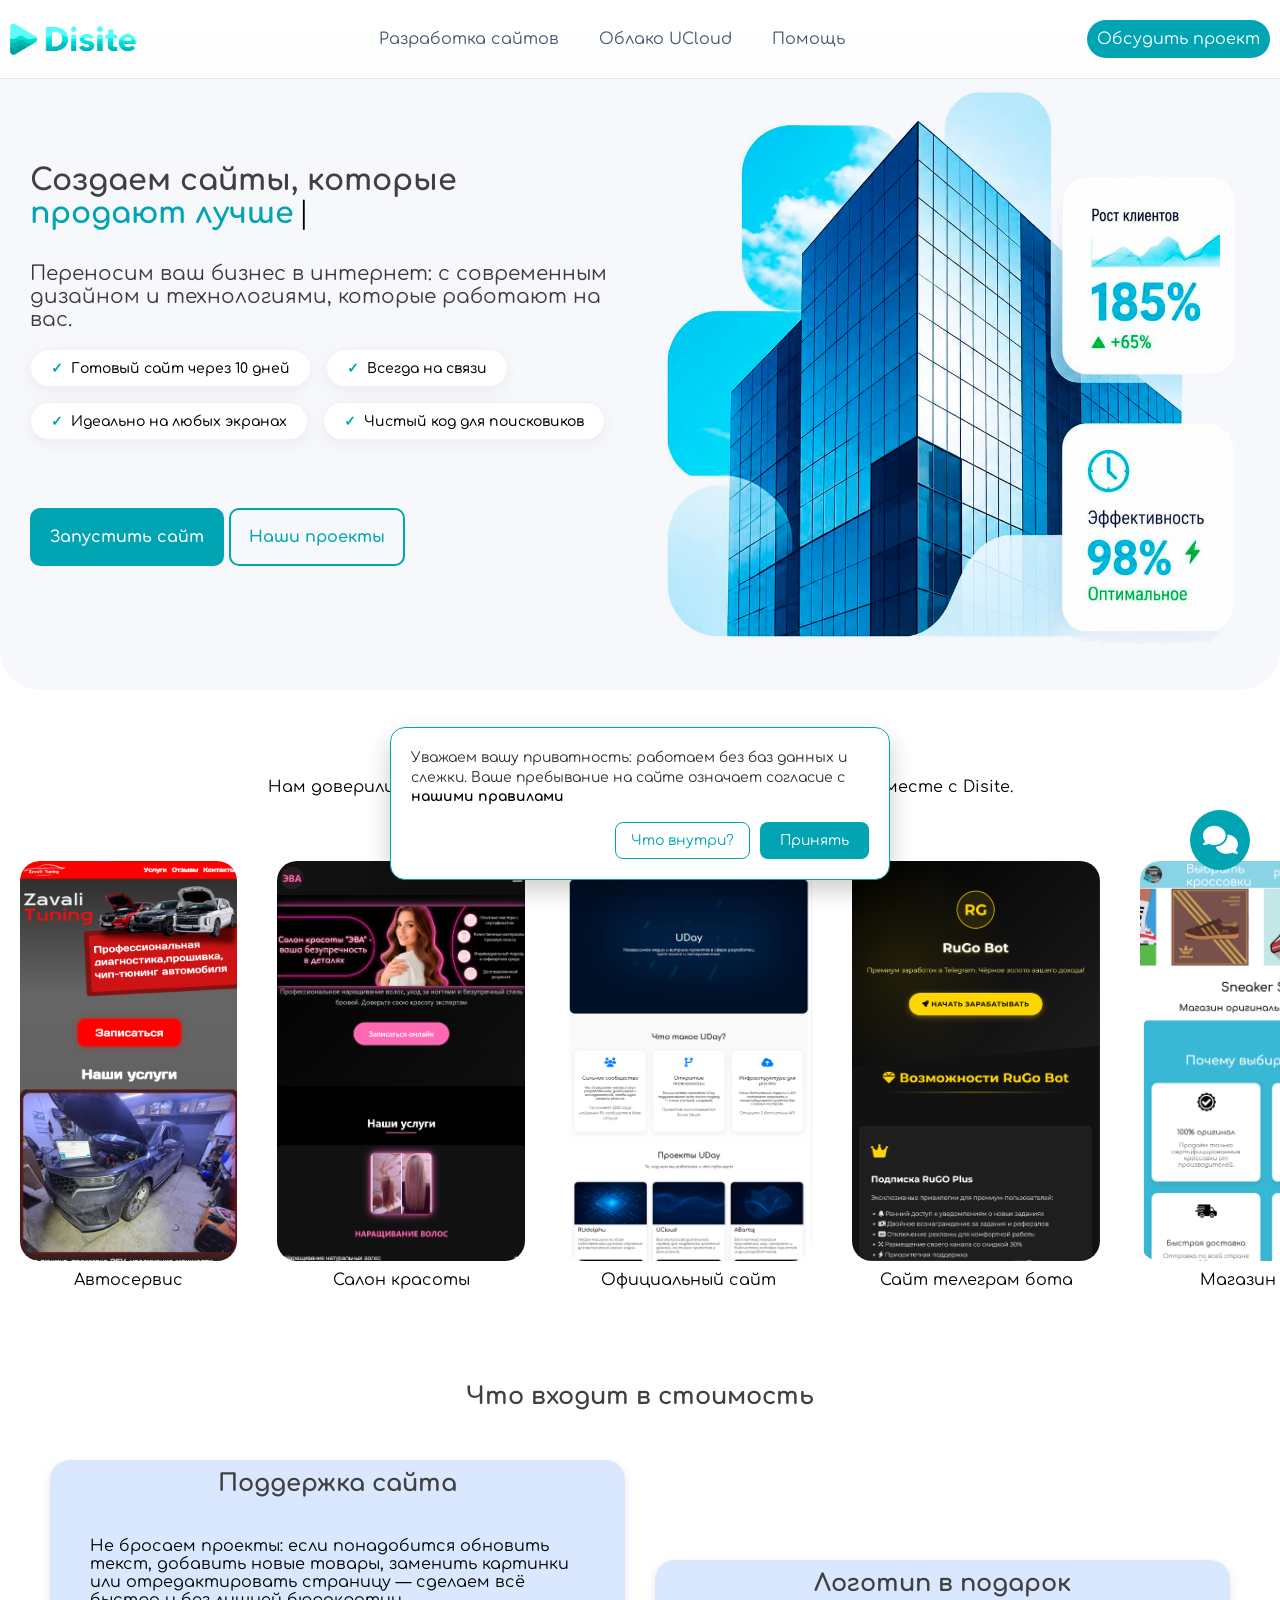
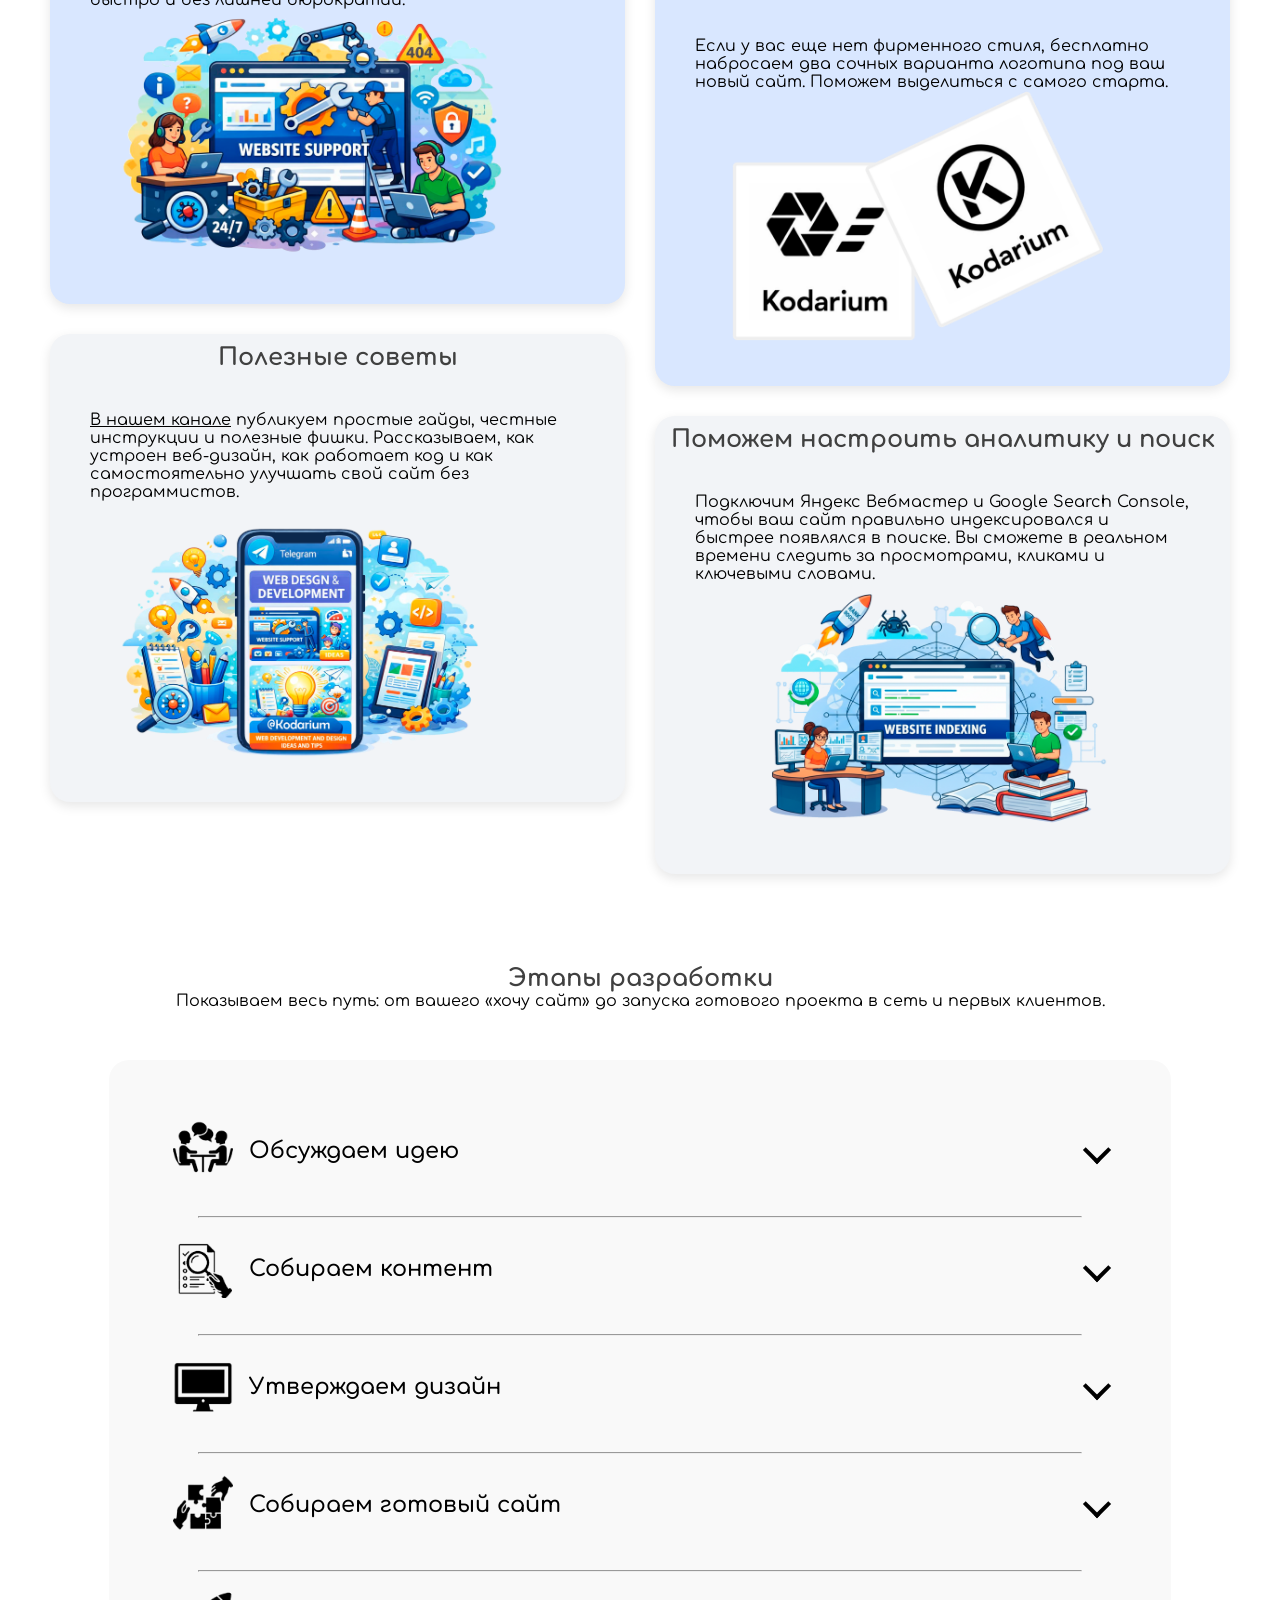
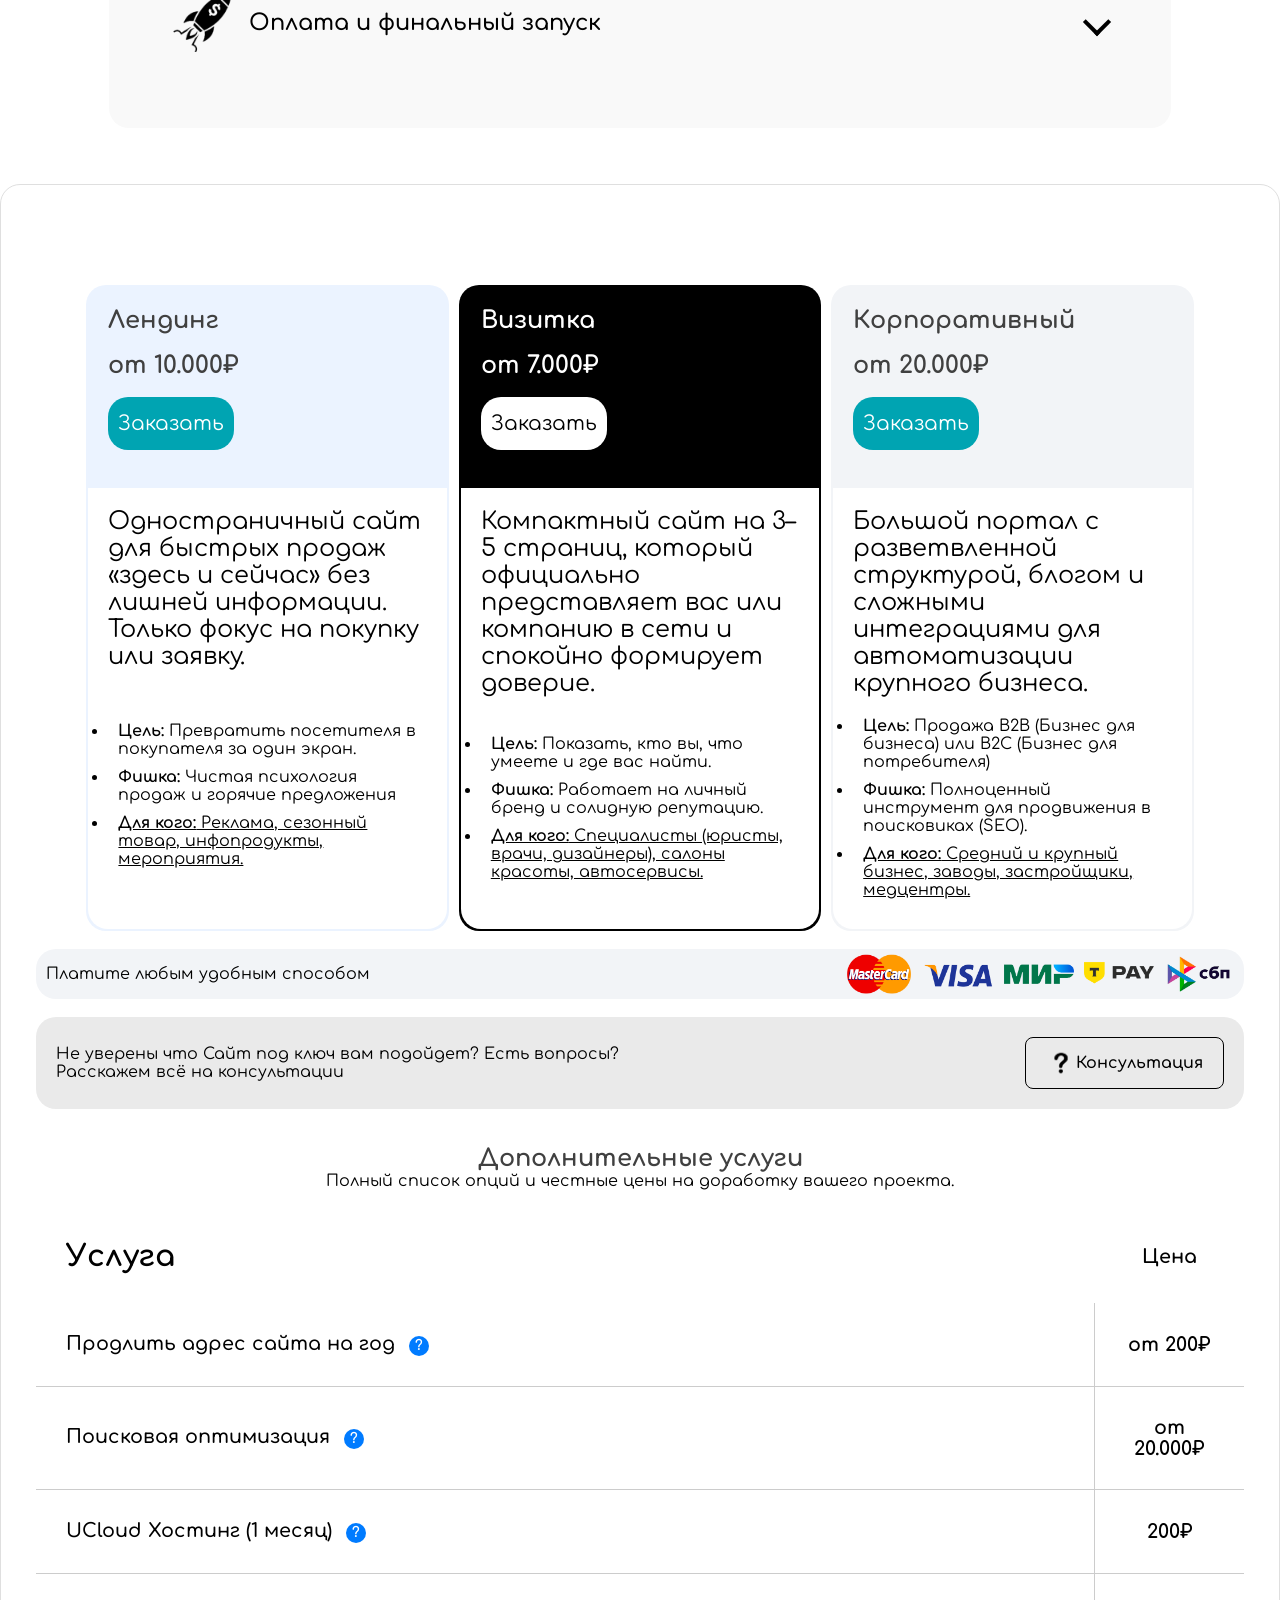
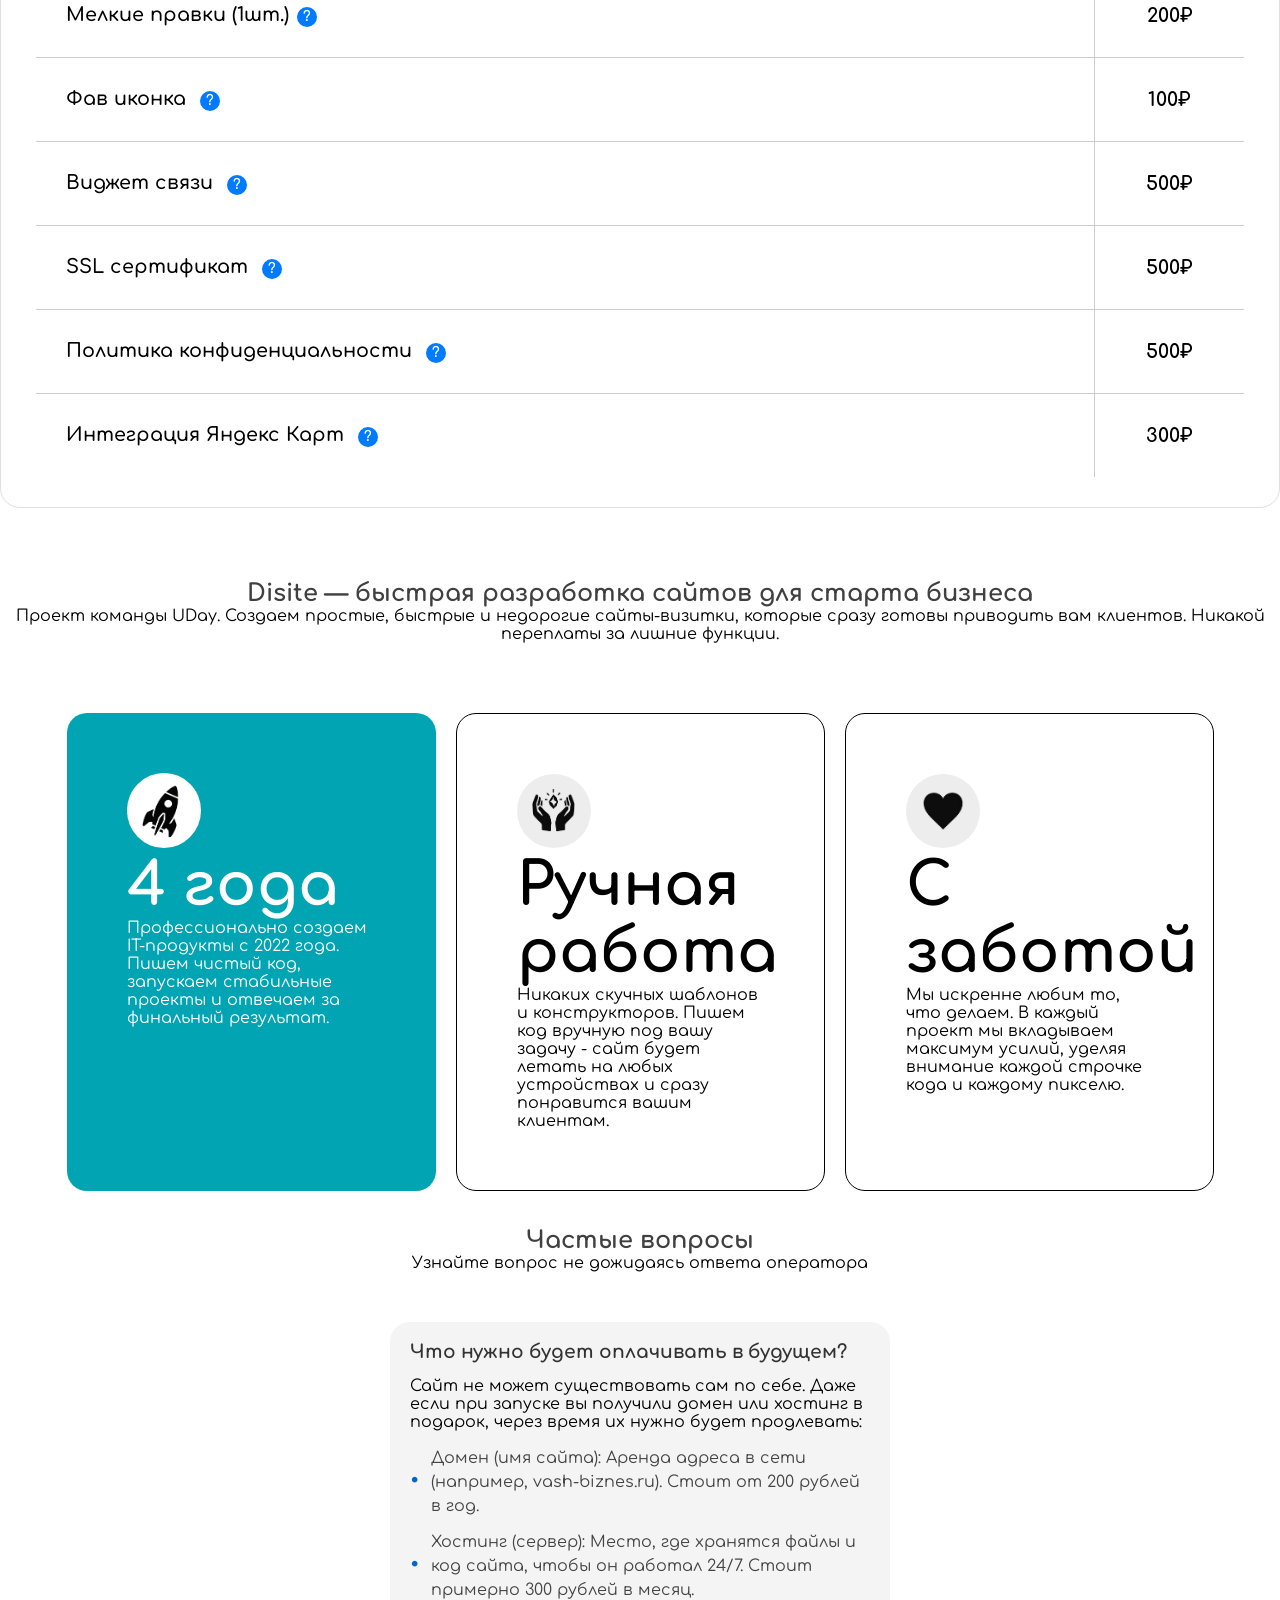
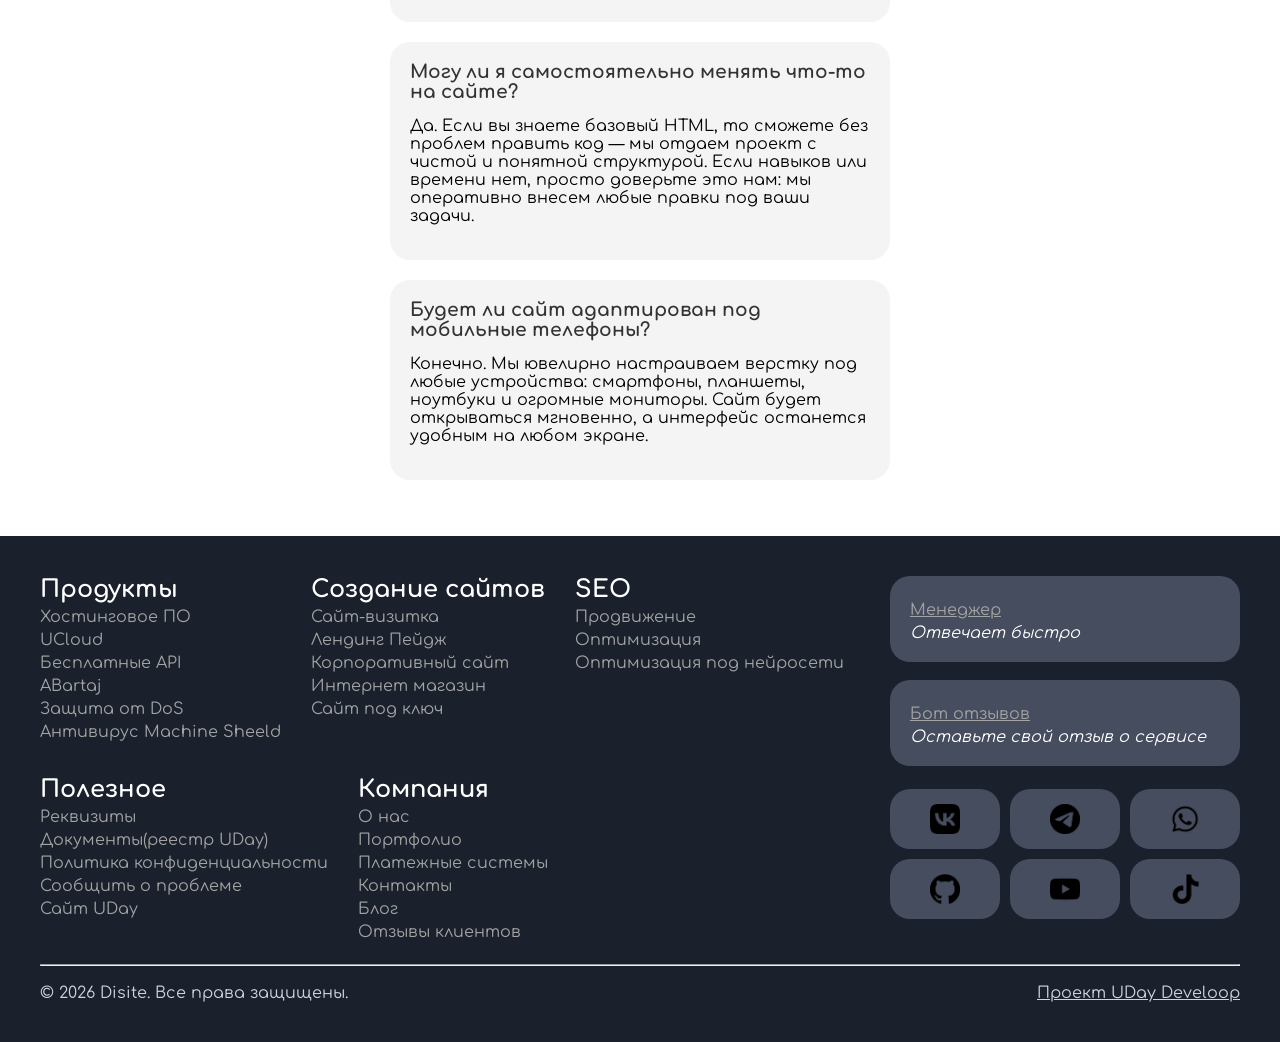
==== commit 75d1f10f: "Add files via upload" ====
--- a/index.html
+++ b/index.html
@@ -303,7 +303,7 @@
                     <div style="padding: 20px;">
                         <h2>Лендинг</h2>
                         <br>
-                        <h2>от 7.000₽</h2>
+                        <h2>от 10.000₽</h2>
                         <br>
                         <a onclick="openContactSphere(); return false;" class="classSaas" id="blue">Заказать</a>
                     </div>
@@ -322,8 +322,8 @@
                     <div style="padding: 20px;">
                         <h2 style="color: white;">Визитка</h2>
                         <br>
-                        <h2 class="salles">От 8.000₽</h2>
-                        <h2 style="color: white;">от 5.000₽</h2>
+                        <!-- <h2 class="salles">От 8.000₽</h2> -->
+                        <h2 style="color: white;">от 7.000₽</h2>
                         <br>
                         <a onclick="openContactSphere(); return false;" class="classSaas" id="whitee">Заказать</a>
                     </div>
@@ -343,7 +343,7 @@
                     <div style="padding: 20px;">
                         <h2>Корпоративный</h2>
                         <br>
-                        <h2>от 15.000₽</h2>
+                        <h2>от 20.000₽</h2>
                         <br>
                         <a onclick="openContactSphere(); return false;" class="classSaas" id="blue">Заказать</a>
                     </div>
@@ -404,7 +404,7 @@
                         <tr class="sas-info-row" 
                             data-title="Адрес сайта (Домен)" 
                             data-desc="Домен — это адрес вашего бизнеса в интернете, как номер офиса или дома на карте (например, moy-biznes.ru). Если его не оплатить, клиенты просто не найдут вход и сайт перестанет открываться." 
-                            data-img="mamka/example/worma.png" 
+                            data-img="mamka/example/1ex.png" 
                             data-plans="no,yes,yes">
                             <td>Продлить адрес сайта на год <span class="sas-question-mark">?</span></td>
                             <td style="text-align: center;">от 200₽</td>
@@ -413,19 +413,10 @@
                         <tr class="sas-info-row" 
                             data-title="Продвижение сайта" 
                             data-desc="Если вы хотите, чтобы ваш сайт понравился Google или Yandex и они вас продвигали в ТОП по поиску, то доверьте это дело нам!" 
-                            data-img="mamka/example/worma.png" 
+                            data-img="mamka/example/2ex.png" 
                             data-plans="no,no,no">
                             <td>Поисковая оптимизация <span class="sas-question-mark">?</span></td>
                             <td style="text-align: center;">от 20.000₽</td>
-                        </tr>
-
-                        <tr class="sas-info-row" 
-                            data-title="Косметический ремонт" 
-                            data-desc="Если у вас поменялся номер телефона, адрес или цена на услугу — мы всё быстро подправим. Это как освежить вывеску на входе, чтобы информация всегда была актуальной." 
-                            data-img="mamka/example/2ex.png" 
-                            data-plans="yes,yes,yes">
-                            <td>Мелкие правки (1шт.)<span class="sas-question-mark">?</span></td>
-                            <td style="text-align: center;">200₽</td>
                         </tr>
 
                         <tr class="sas-info-row" 
@@ -438,9 +429,18 @@
                         </tr>
 
                         <tr class="sas-info-row" 
+                            data-title="Косметический ремонт" 
+                            data-desc="Если у вас поменялся номер телефона, адрес или цена на услугу — мы всё быстро подправим. Это как освежить вывеску на входе, чтобы информация всегда была актуальной." 
+                            data-img="mamka/example/4ex.png" 
+                            data-plans="yes,yes,yes">
+                            <td>Мелкие правки (1шт.)<span class="sas-question-mark">?</span></td>
+                            <td style="text-align: center;">200₽</td>
+                        </tr>
+
+                        <tr class="sas-info-row" 
                             data-title="Фирменный значок" 
                             data-desc="Та самая маленькая иконка на вкладке браузера. С ней ваш сайт выглядит солидно и не теряется среди кучи других открытых вкладок у пользователя." 
-                            data-img="mamka/example/worma.png" 
+                            data-img="mamka/example/5ex.png" 
                             data-plans="no,yes,yes">
                             <td>Фав иконка <span class="sas-question-mark">?</span></td>
                             <td style="text-align: center;">100₽</td>
@@ -449,7 +449,7 @@
                         <tr class="sas-info-row" 
                             data-title="Фирменный значок" 
                             data-desc="Активная кнопка в углу экрана, которая плавно скроллит сайт наверх и открывает меню мгновенной связи (Звонок, Telegram, WhatsApp) при клике. Адаптирована под мобильные устройства." 
-                            data-img="mamka/example/worma.png" 
+                            data-img="mamka/example/6ex.png" 
                             data-plans="no,yes,yes">
                             <td>Виджет связи <span class="sas-question-mark">?</span></td>
                             <td style="text-align: center;">500₽</td>
@@ -458,7 +458,7 @@
                         <tr class="sas-info-row" 
                             data-title="Безопасный вход (SSL)" 
                             data-desc="Это цифровой замок. Он вешает значок замочка в браузере. Без него браузеры будут пугать клиентов надписью «Сайт опасен», а с ним — полное доверие." 
-                            data-img="mamka/example/worma.png" 
+                            data-img="mamka/example/7ex.png" 
                             data-plans="yes,yes,yes">
                             <td>SSL сертификат <span class="sas-question-mark">?</span></td>
                             <td style="text-align: center;">500₽</td>
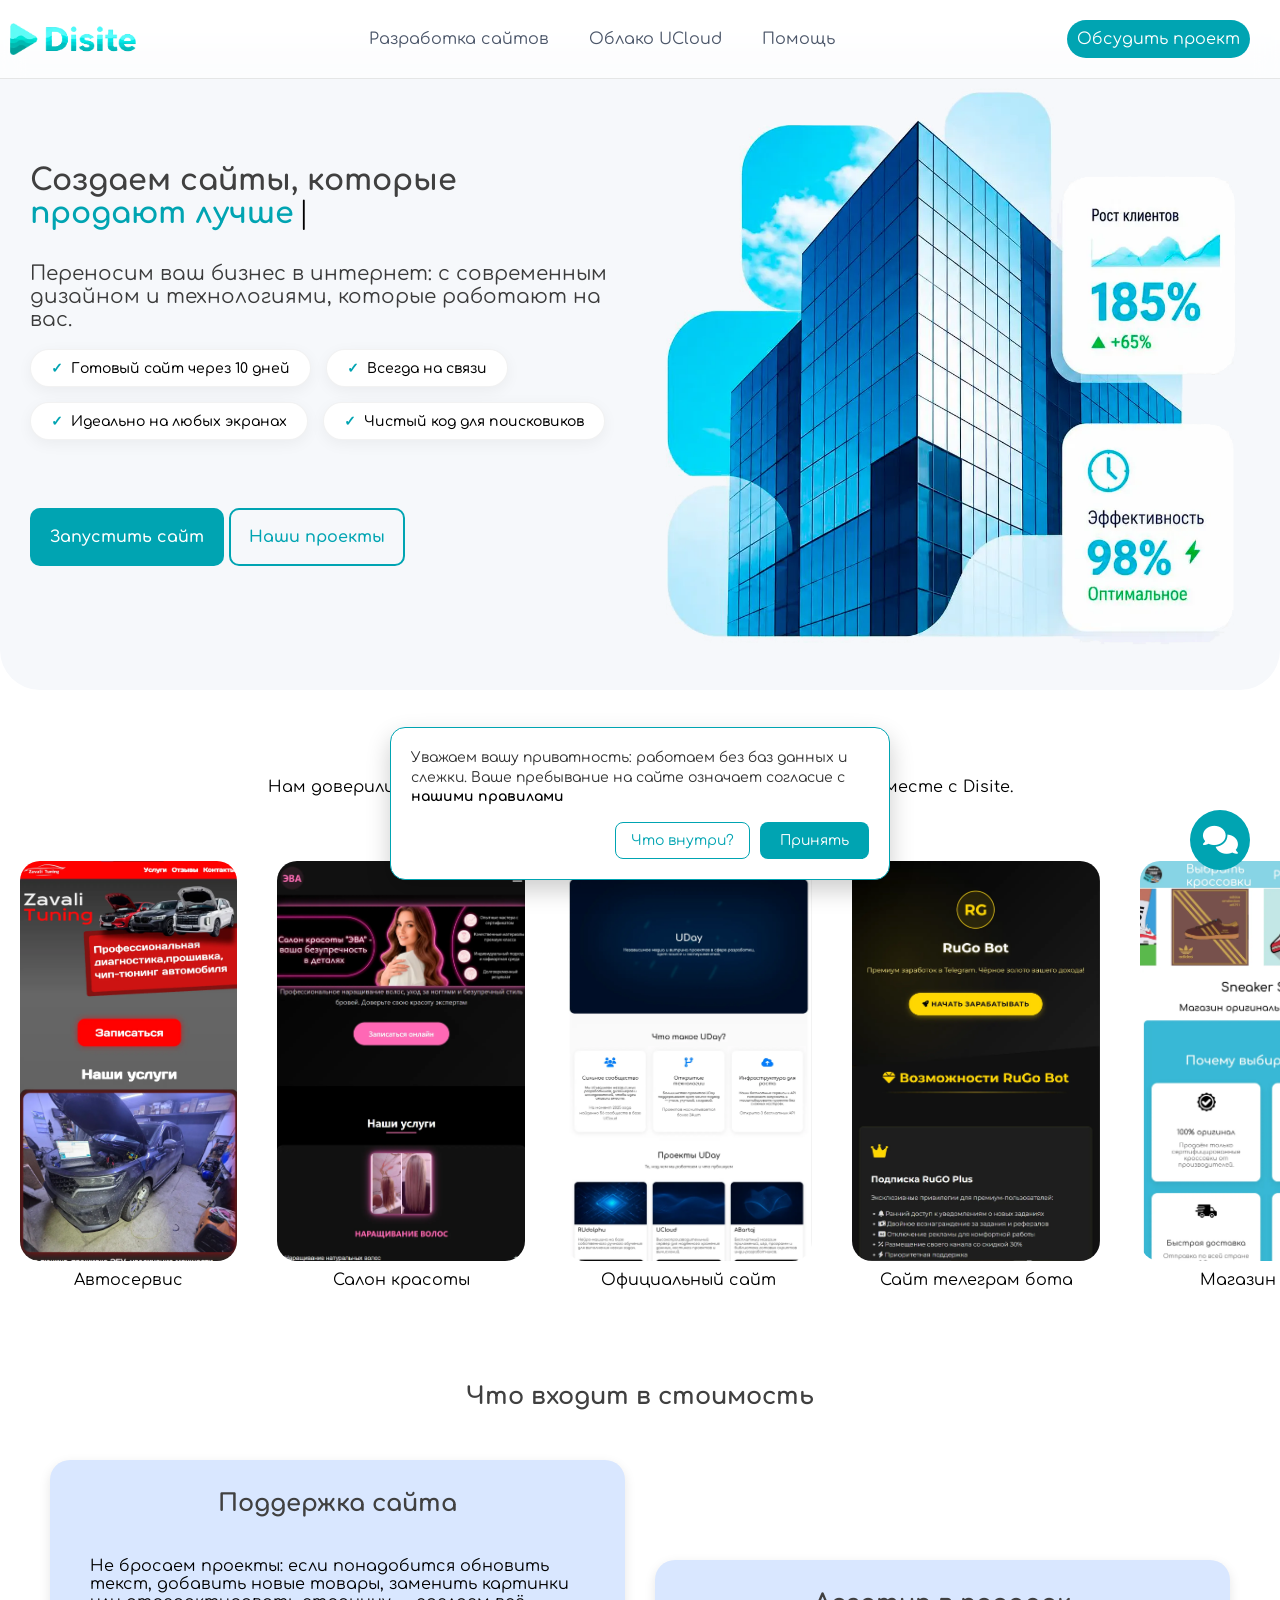
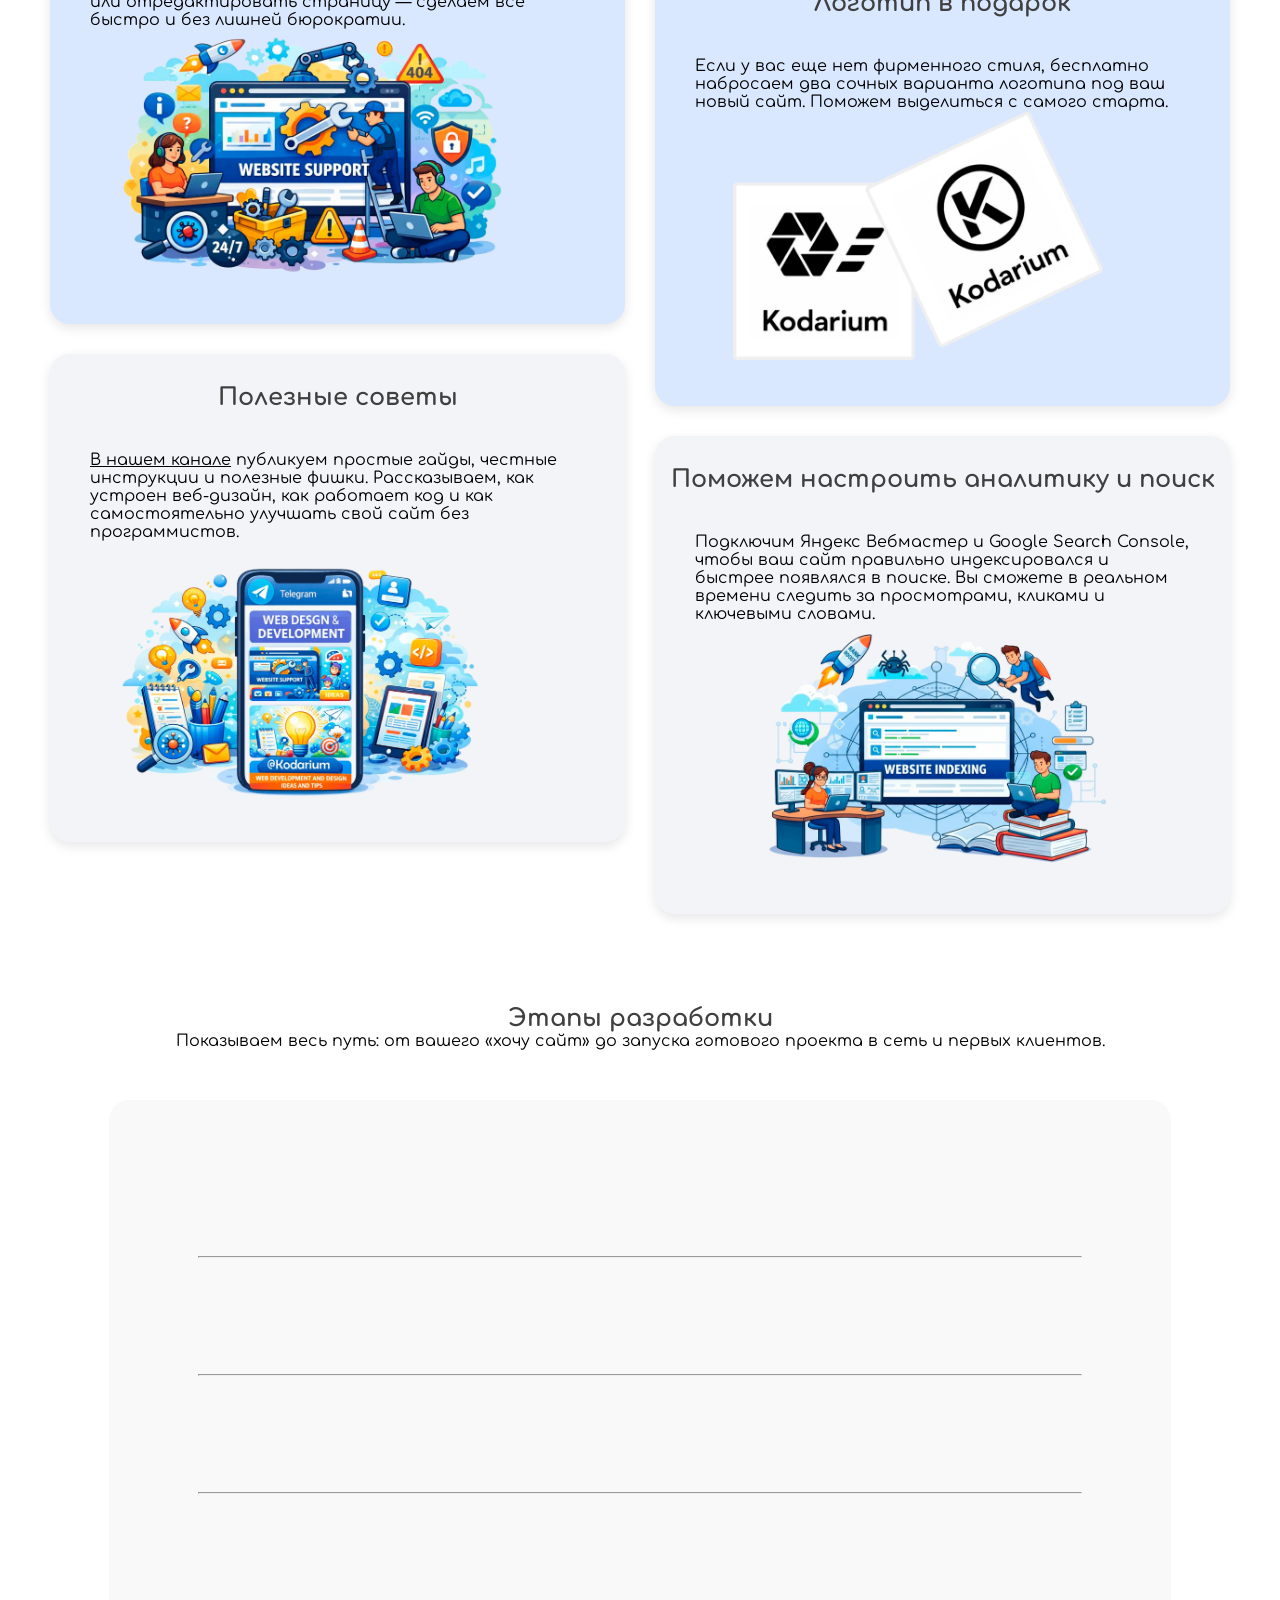
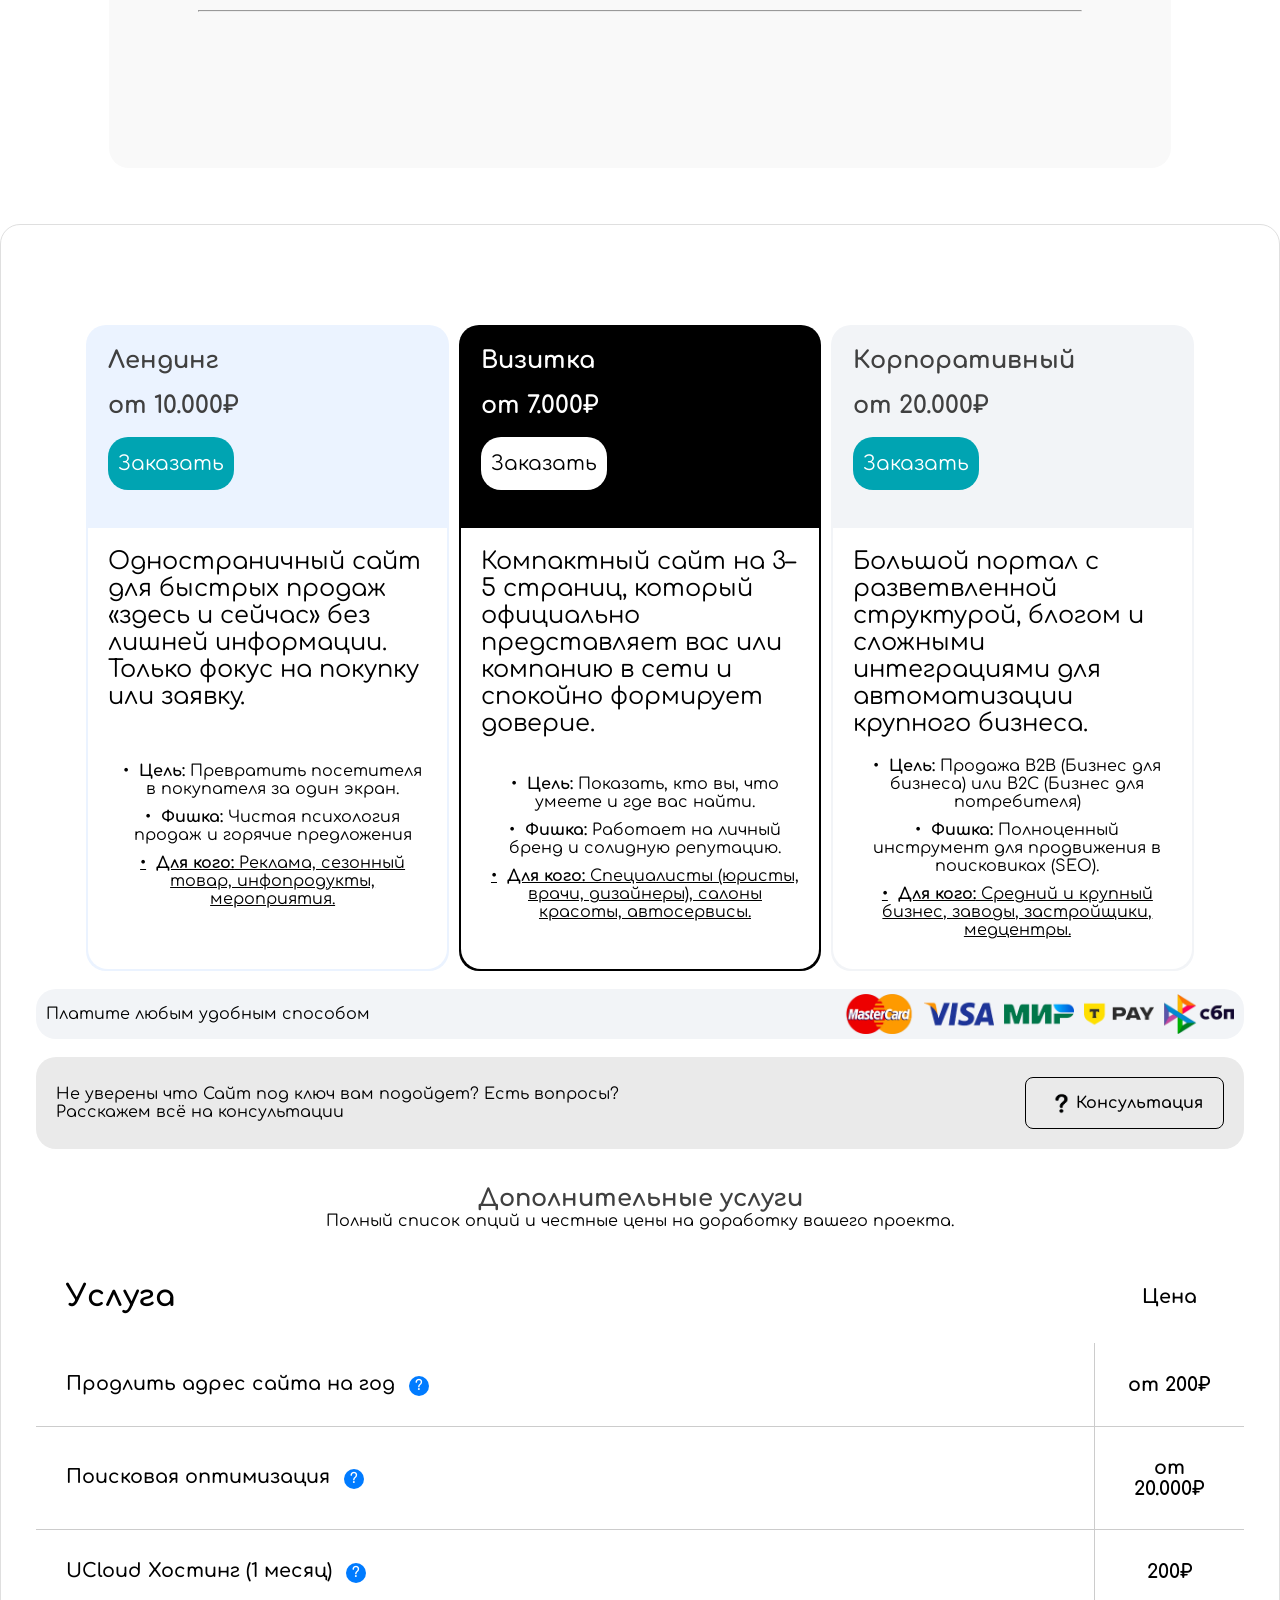
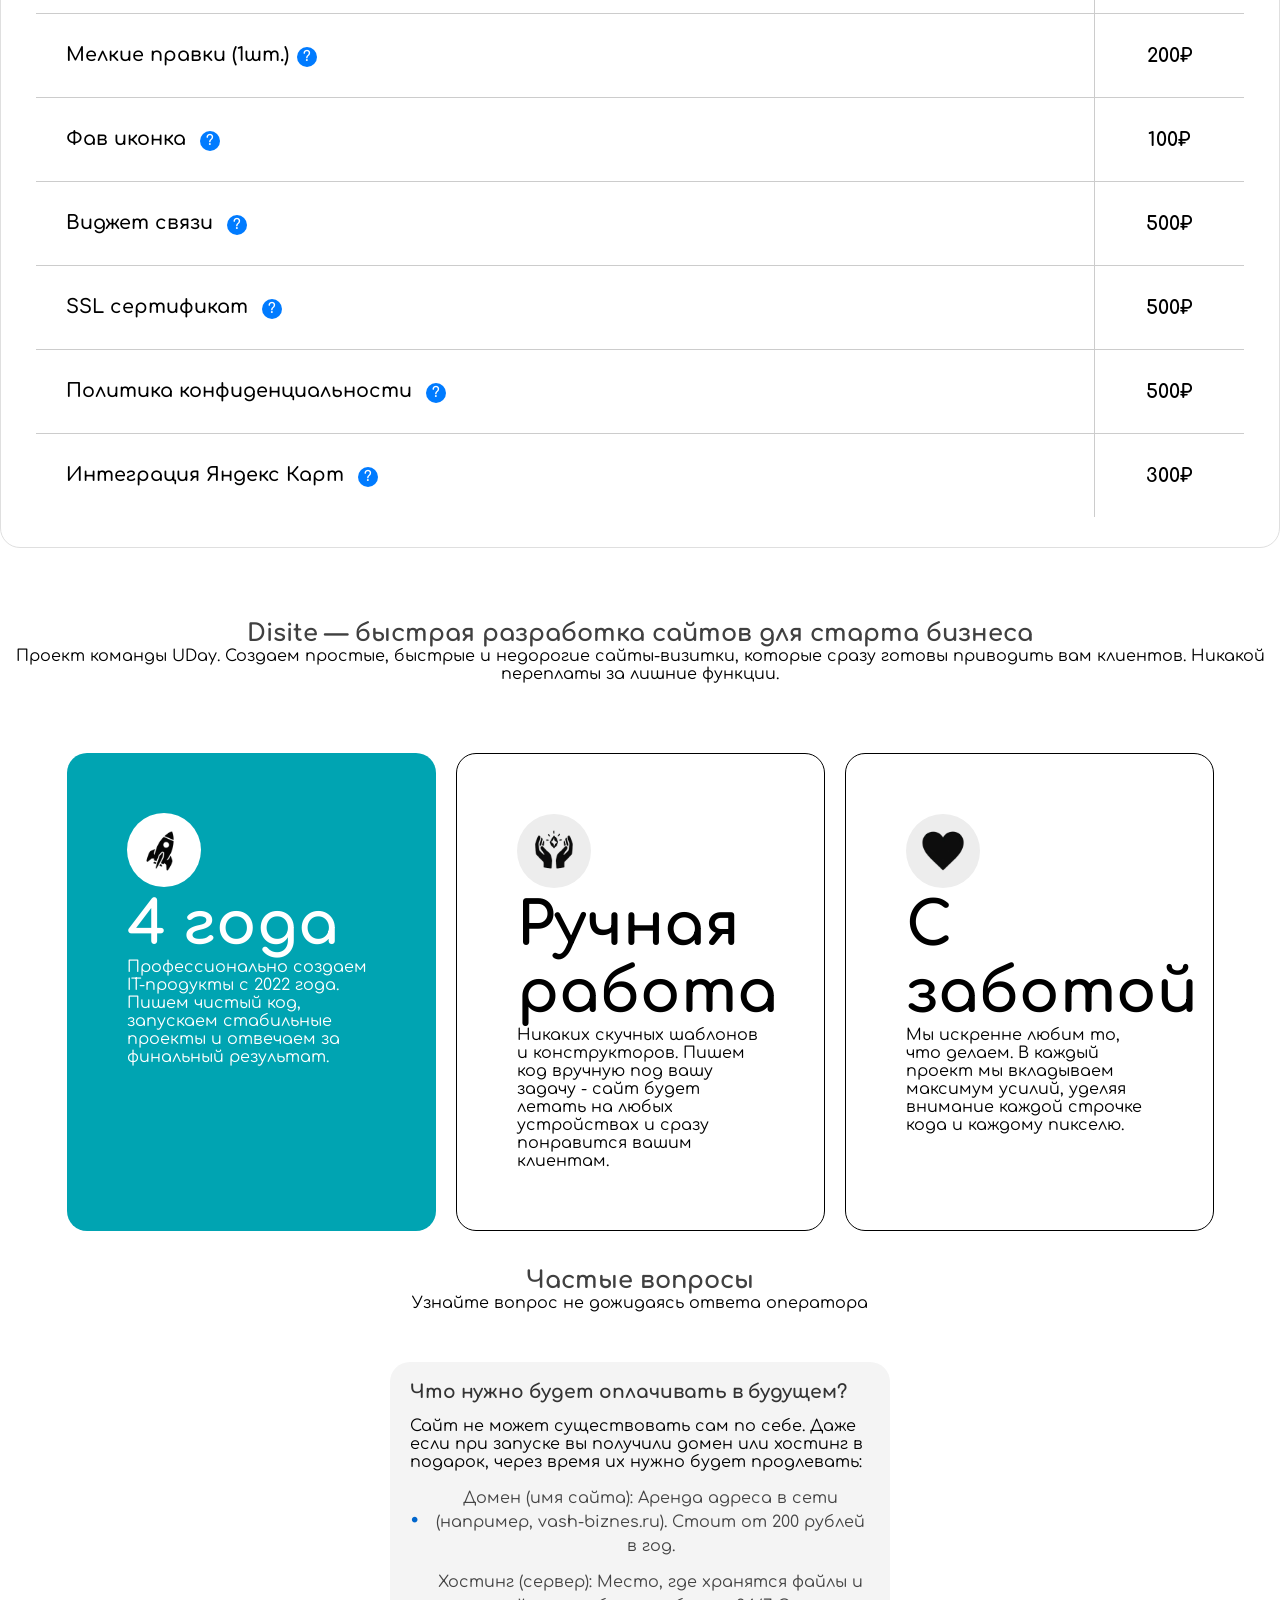
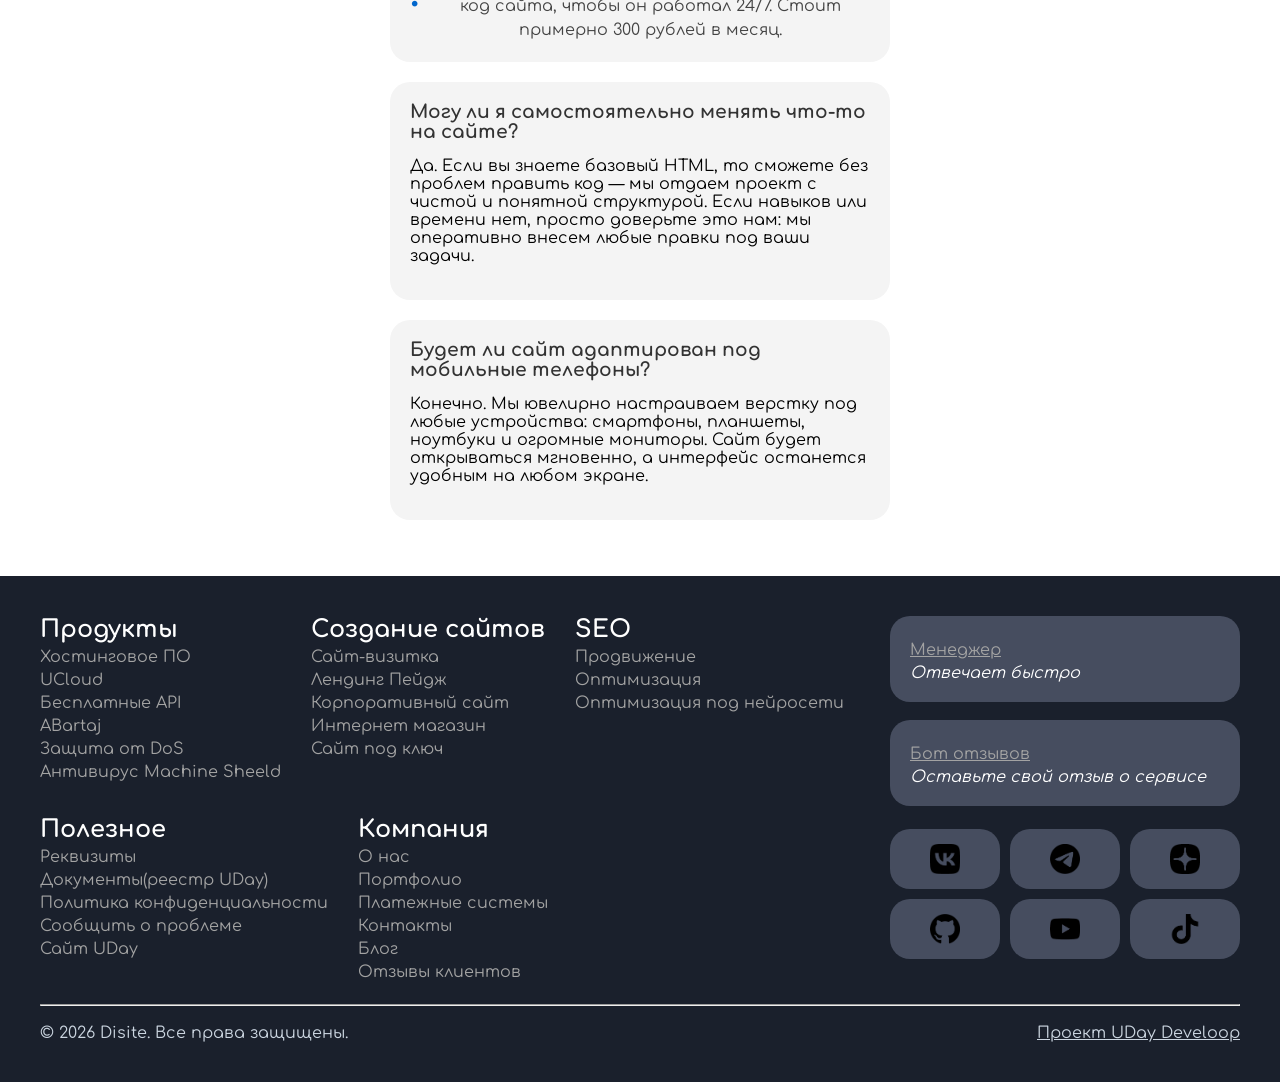
==== commit 07f26f2b: "Add files via upload" ====
--- a/index.html
+++ b/index.html
@@ -14,17 +14,19 @@
 
 
 
-    <link rel="stylesheet" href="home.css">
-    <link rel="stylesheet" href="css/tabliciaHome.css">
-    <link rel="stylesheet" href="css/homeAnimate.css">
-    <link rel="stylesheet" href="css/helper.css">
-    <link rel="stylesheet" href="mandal.css">
-    <link rel="stylesheet" href="css/helpModal.css">
-    <link rel="stylesheet" href="css/footer.css">
-    <link rel="stylesheet" href="css/modalTarifee.css">
-    <link rel="stylesheet" href="css/defoult-header.css">
-    <link rel="stylesheet" href="css/modalSetupWizard.css">
-    <link rel="stylesheet" href="css/modalPaypay.css">
+    <link rel="stylesheet" href="home.css"> <!-- Домашний стиль -->
+    <link rel="stylesheet" href="css/tabliciaHome.css"><!-- Стиль таблиц цен -->
+    <link rel="stylesheet" href="css/homeAnimate.css"><!-- Анимации страницы -->
+    <link rel="stylesheet" href="css/helper.css"><!-- Стиль мастера настроек -->
+    <link rel="stylesheet" href="mandal.css"><!-- Окно ошибочной ссылки -->
+    <link rel="stylesheet" href="css/helpModal.css"><!-- Контактное окно помощи -->
+    <link rel="stylesheet" href="css/footer.css"><!-- Футер -->
+    <link rel="stylesheet" href="css/modalTarifee.css"><!-- Сас окно для подробностей о платных под. услугах -->
+    <link rel="stylesheet" href="css/defoult-header.css"><!-- Дуфолтный хедер -->
+    <link rel="stylesheet" href="css/modalSetupWizard.css"><!-- Стиль окна мастера настроек -->
+    <link rel="stylesheet" href="css/modalPaypay.css"><!-- Модалка способов оплаты -->
+    <link rel="stylesheet" href="css/preLoader.css"><!-- Прелодер -->
+    <link rel="stylesheet" href="css/floatButton.css"><!-- Плавающие кнопки вверх и чат -->
     <link rel="stylesheet" href="https://cdnjs.cloudflare.com/ajax/libs/font-awesome/6.4.0/css/all.min.css">
 
     <!-- Основные favicon для браузеров -->
@@ -50,13 +52,16 @@
 
 </head>
 <body>
+    <!-- <div id="preloader">
+        <div class="spinner"></div>
+    </div> -->
     <div class="shapka">
         <div class="burger" id="burger">
             <span></span>
             <span></span>
             <span></span>
         </div>
-        <img src="mamka/exampleLogo.png" alt="логотип disite" width="10%">
+        <img src="mamka/exampleLogo.webp" alt="логотип disite" width="10%">
         <div class="selfs">
             <a href="index.html" class="filling">Разработка сайтов</a>
             <a href="UCloudHost.html" class="filling">Облако UCloud</a>
@@ -72,11 +77,11 @@
 
     <!-- Мобильное меню -->
     <div class="mobile-menu" id="mobileMenu">
-        <img src="mamka/exampleLogo.png" alt="логотип disite">
-            <a href="index.html" class="filling">>>>Разработка сайтов</a>
-            <a href="UCloudHost.html" class="filling">Облако UCloud</a>
+        <img src="mamka/exampleLogo.webp" alt="логотип disite">
+            <a href="index.html" class="filling" id="babaGapa"><img src="mamka/icons/site.webp" alt="" width="10%"><p>Разработка сайтов</p></a>
+            <a href="UCloudHost.html" class="filling"><img src="mamka/icons/UCloud.webp" alt="" width="10%"><p>Облако UCloud</p></a>
             <!-- <a onclick="openWizard(); return false;" class="filling">Мастер настроек</a> -->
-            <a onclick="openContactSphere(); return false;" class="filling">Помощь</a>
+            <a onclick="openContactSphere(); return false;" class="filling"><img src="mamka/icons/how.webp" alt="" width="10%"><p>Помощь</p></a>
     </div>
 
     <div class="overlay" id="overlay"></div>
@@ -105,7 +110,7 @@
                     <a href="#worder" class="buttonPrice2">Наши проекты</a>
                 </div>
             </div>
-            <img src="mamka/aska.png" alt="Постер disite" class="hero-image">
+            <img src="mamka/aska.webp" alt="Постер disite" class="hero-image">
 
         </div>
     </div>
@@ -120,34 +125,34 @@
         <div class="carousel-track">
             <div class="carousel-item">
                 <a href="https://zavalituning.ru/">
-                    <img src="mamka/p5.png" alt="Сайт Автосервис">
+                    <img src="mamka/p5.webp" alt="Сайт Автосервис">
                     <p>Автосервис</p>
                 </a>
             </div>
             
             <div class="carousel-item">
-                <img src="mamka/p7.png" alt="Сайт Салон красоты">
+                <img src="mamka/p7.webp" alt="Сайт Салон красоты">
                 <p>Салон красоты</p>
             </div>
 
 
             <div class="carousel-item">
-                <img src="mamka/p1.png" alt="Сайт Официальный сайт">
+                <img src="mamka/p1.webp" alt="Сайт Официальный сайт">
                 <p>Официальный сайт</p>
             </div>
 
             <div class="carousel-item">
-                <img src="mamka/p3.png" alt="Сайт телеграм бота">
+                <img src="mamka/p3.webp" alt="Сайт телеграм бота">
                 <p>Сайт телеграм бота</p>
             </div>
 
             <div class="carousel-item">
-                <img src="mamka/p4.png" alt="Сайт Магазин обуви">
+                <img src="mamka/p4.webp" alt="Сайт Магазин обуви">
                 <p>Магазин обуви</p>
             </div>
 
             <div class="carousel-item">
-                <img src="mamka/p6.png" alt="Школьный сайт">
+                <img src="mamka/p6.webp" alt="Школьный сайт">
                 <p>Школьный сайт</p>
             </div>
 
@@ -160,14 +165,13 @@
     <h2 align="center">Что входит в стоимость</h2>
     <div class="magaga">
 
-        <div style="display: flex; gap: 30px;" class="wrapper">
+        <div class="wrapper">
             <div class="stolb1">
-
                 <div class="cardRandom" style="margin-bottom: 30px;">
                     <h2>Поддержка сайта</h2>
                     <div class="parrentRandom">
                         <p>Не бросаем проекты: если понадобится обновить текст, добавить новые товары, заменить картинки или отредактировать страницу — сделаем всё быстро и без лишней бюрократии.</p>
-                        <img src="mamka/supports.png" alt="поддержка на сайте">
+                        <img src="mamka/supports.webp" alt="поддержка на сайте">
                     </div>
                 </div>
                 
@@ -175,17 +179,17 @@
                     <h2>Полезные советы</h2>
                     <div class="parrentRandom">
                         <p><a href="https://t.me/zakazati_sait" style="text-decoration: underline;">В нашем канале</a> публикуем простые гайды, честные инструкции и полезные фишки. Рассказываем, как устроен веб-дизайн, как работает код и как самостоятельно улучшать свой сайт без программистов.</p>
-                        <img src="mamka\tgChannel.png" alt="полезные советы при заказе сайта">
+                        <img src="mamka\tgChannel.webp" alt="полезные советы при заказе сайта">
                     </div>
                 </div>
             </div>
 
             <div class="stolb2">
-                <div class="cardRandom" style="margin-top: 100px;">
+                <div class="cardRandom" id="upupRandom">
                     <h2>Логотип в подарок</h2>
                     <div class="parrentRandom">
                         <p>Если у вас еще нет фирменного стиля, бесплатно набросаем два сочных варианта логотипа под ваш новый сайт. Поможем выделиться с самого старта.</p>
-                        <img src="mamka/logoFree.png" alt="создадим бесплатный логотип если у вас его нет">
+                        <img src="mamka/logoFree.webp" alt="создадим бесплатный логотип если у вас его нет">
                     </div>
                 </div>
 
@@ -193,7 +197,7 @@
                     <h2>Поможем настроить аналитику и поиск</h2>
                     <div class="parrentRandom">
                         <p>Подключим Яндекс Вебмастер и Google Search Console, чтобы ваш сайт правильно индексировался и быстрее появлялся в поиске. Вы сможете в реальном времени следить за просмотрами, кликами и ключевыми словами.</p>
-                        <img src="mamka/indexing.png" alt="подключим индексацию от гугл и яндекса">
+                        <img src="mamka/indexing.webp" alt="подключим индексацию от гугл и яндекса">
                     </div>
                 </div>
 
@@ -216,7 +220,7 @@
                 <input type="checkbox" id="acc1">
                 <label class="accordion-label" for="acc1">
                     <div class="accordion-icon">
-                        <img src="mamka/tablica/1.png" alt="Иконка" />
+                        <img src="mamka/tablica/1.webp" alt="Иконка" />
                     </div>
                     <div class="accordion-text">Обсуждаем идею</div>
                     <div class="accordion-arrow"></div>
@@ -231,7 +235,7 @@
                 <input type="checkbox" id="acc2">
                 <label class="accordion-label" for="acc2">
                     <div class="accordion-icon">
-                        <img src="mamka/tablica/2.png" alt="Иконка" />
+                        <img src="mamka/tablica/2.webp" alt="Иконка" />
                     </div>
                     <div class="accordion-text">Собираем контент</div>
                     <div class="accordion-arrow"></div>
@@ -246,7 +250,7 @@
                 <input type="checkbox" id="acc3">
                 <label class="accordion-label" for="acc3">
                     <div class="accordion-icon">
-                        <img src="mamka/tablica/3.png" alt="Иконка" />
+                        <img src="mamka/tablica/3.webp" alt="Иконка" />
                     </div>
                     <div class="accordion-text">Утверждаем дизайн</div>
                     <div class="accordion-arrow"></div>
@@ -261,7 +265,7 @@
                 <input type="checkbox" id="acc4">
                 <label class="accordion-label" for="acc4">
                     <div class="accordion-icon">
-                        <img src="mamka/tablica/4.png" alt="Иконка" />
+                        <img src="mamka/tablica/4.webp" alt="Иконка" />
                     </div>
                     <div class="accordion-text">Собираем готовый сайт</div>
                     <div class="accordion-arrow"></div>
@@ -276,7 +280,7 @@
                 <input type="checkbox" id="acc5">
                 <label class="accordion-label" for="acc5">
                     <div class="accordion-icon">
-                        <img src="mamka/tablica/5.png" alt="Иконка" />
+                        <img src="mamka/tablica/5.webp" alt="Иконка" />
                     </div>
                     <div class="accordion-text">Оплата и финальный запуск</div>
                     <div class="accordion-arrow"></div>
@@ -363,11 +367,11 @@
             <div class="systemPAY">
                 <p>Платите любым удобным способом</p>
                 <div class="imagaPay">
-                    <img src="mamka/social/MCard.png" alt="">
-                    <img src="mamka/social/Vcard.png" alt="">
-                    <img src="mamka/social/MiCard.png" alt="">
-                    <img src="mamka/social/TCard.png" alt="">
-                    <img src="mamka/social/SBP.png" alt="">
+                    <img src="mamka/social/MCard.webp" alt="">
+                    <img src="mamka/social/Vcard.webp" alt="">
+                    <img src="mamka/social/MiCard.webp" alt="">
+                    <img src="mamka/social/TCard.webp" alt="">
+                    <img src="mamka/social/SBP.webp" alt="">
                 </div>
             </div>
             <br>
@@ -379,7 +383,7 @@
                 </div>
 
                 <a onclick="openContactSphere(); return false;" target="_blank" class="help-button">
-                    <img src="mamka/what.png" alt="Telegram" width="30px">
+                    <img src="mamka/what.webp" alt="Telegram" width="30px">
                     <p>Консультация</p>
                 </a>
             </div>
@@ -404,7 +408,7 @@
                         <tr class="sas-info-row" 
                             data-title="Адрес сайта (Домен)" 
                             data-desc="Домен — это адрес вашего бизнеса в интернете, как номер офиса или дома на карте (например, moy-biznes.ru). Если его не оплатить, клиенты просто не найдут вход и сайт перестанет открываться." 
-                            data-img="mamka/example/1ex.png" 
+                            data-img="mamka/example/1ex.webp" 
                             data-plans="no,yes,yes">
                             <td>Продлить адрес сайта на год <span class="sas-question-mark">?</span></td>
                             <td style="text-align: center;">от 200₽</td>
@@ -413,7 +417,7 @@
                         <tr class="sas-info-row" 
                             data-title="Продвижение сайта" 
                             data-desc="Если вы хотите, чтобы ваш сайт понравился Google или Yandex и они вас продвигали в ТОП по поиску, то доверьте это дело нам!" 
-                            data-img="mamka/example/2ex.png" 
+                            data-img="mamka/example/2ex.webp" 
                             data-plans="no,no,no">
                             <td>Поисковая оптимизация <span class="sas-question-mark">?</span></td>
                             <td style="text-align: center;">от 20.000₽</td>
@@ -422,7 +426,7 @@
                         <tr class="sas-info-row" 
                             data-title="Аренда места (UCloud)" 
                             data-desc="Хостинг — это как ежемесячная коммуналка. Это «земля», на которой стоит ваш сайт. Мы используем свои серверы, чтобы ваш «дом» не тормозил и выдерживал наплыв толпы клиентов." 
-                            data-img="mamka/example/3ex.png" 
+                            data-img="mamka/example/3ex.webp" 
                             data-plans="yes,yes,yes">
                             <td>UCloud Хостинг (1 месяц) <span class="sas-question-mark">?</span></td>
                             <td style="text-align: center;">200₽</td>
@@ -431,7 +435,7 @@
                         <tr class="sas-info-row" 
                             data-title="Косметический ремонт" 
                             data-desc="Если у вас поменялся номер телефона, адрес или цена на услугу — мы всё быстро подправим. Это как освежить вывеску на входе, чтобы информация всегда была актуальной." 
-                            data-img="mamka/example/4ex.png" 
+                            data-img="mamka/example/4ex.webp" 
                             data-plans="yes,yes,yes">
                             <td>Мелкие правки (1шт.)<span class="sas-question-mark">?</span></td>
                             <td style="text-align: center;">200₽</td>
@@ -440,7 +444,7 @@
                         <tr class="sas-info-row" 
                             data-title="Фирменный значок" 
                             data-desc="Та самая маленькая иконка на вкладке браузера. С ней ваш сайт выглядит солидно и не теряется среди кучи других открытых вкладок у пользователя." 
-                            data-img="mamka/example/5ex.png" 
+                            data-img="mamka/example/5ex.webp" 
                             data-plans="no,yes,yes">
                             <td>Фав иконка <span class="sas-question-mark">?</span></td>
                             <td style="text-align: center;">100₽</td>
@@ -449,7 +453,7 @@
                         <tr class="sas-info-row" 
                             data-title="Фирменный значок" 
                             data-desc="Активная кнопка в углу экрана, которая плавно скроллит сайт наверх и открывает меню мгновенной связи (Звонок, Telegram, WhatsApp) при клике. Адаптирована под мобильные устройства." 
-                            data-img="mamka/example/6ex.png" 
+                            data-img="mamka/example/6ex.webp" 
                             data-plans="no,yes,yes">
                             <td>Виджет связи <span class="sas-question-mark">?</span></td>
                             <td style="text-align: center;">500₽</td>
@@ -458,7 +462,7 @@
                         <tr class="sas-info-row" 
                             data-title="Безопасный вход (SSL)" 
                             data-desc="Это цифровой замок. Он вешает значок замочка в браузере. Без него браузеры будут пугать клиентов надписью «Сайт опасен», а с ним — полное доверие." 
-                            data-img="mamka/example/7ex.png" 
+                            data-img="mamka/example/7ex.webp" 
                             data-plans="yes,yes,yes">
                             <td>SSL сертификат <span class="sas-question-mark">?</span></td>
                             <td style="text-align: center;">500₽</td>
@@ -467,7 +471,7 @@
                         <tr class="sas-info-row" 
                             data-title="Юридическая защита" 
                             data-desc="Официальная бумага для проверок. По закону РФ (152-ФЗ), если вы берете даже имя клиента, нужна эта политика, иначе можно влететь на крупный штраф." 
-                            data-img="mamka/example/8ex.png" 
+                            data-img="mamka/example/8ex.webp" 
                             data-plans="no,no,yes">
                             <td>Политика конфиденциальности <span class="sas-question-mark">?</span></td>
                             <td style="text-align: center;">500₽</td>
@@ -476,7 +480,7 @@
                         <tr class="sas-info-row" 
                             data-title="Указатель на карте" 
                             data-desc="Встроим интерактивную карту прямо в сайт. Клиенту не придется копировать адрес — он сразу увидит, как к вам доехать или дойти." 
-                            data-img="mamka/example/9ex.png" 
+                            data-img="mamka/example/9ex.webp" 
                             data-plans="no,no,yes">
                             <td>Интеграция Яндекс Карт <span class="sas-question-mark">?</span></td>
                             <td style="text-align: center;">300₽</td>
@@ -489,7 +493,7 @@
                 <div class="sas-modal-content">
                     <span class="sas-close">&times;</span>
                     <h2 id="sasModalTitle">Услуга угуга</h2>
-                    <img id="sasModalImg" src="mamka/example/worma.png" alt="Пример съел червячок worma" style="width:100%; border-radius:10px; margin: 15px 0;">
+                    <img id="sasModalImg" src="mamka/example/worma.webp" alt="Пример съел червячок worma" style="width:100%; border-radius:10px; margin: 15px 0;">
                     <p id="sasModalDesc">Какое-то описание для чего-то</p>
                 </div>
             </div>
@@ -508,19 +512,19 @@
         <div style="display: flex; justify-content: center; gap: 20px; flex-wrap: wrap;">
 
             <div class="rdr" style="background-color: #00a4b2; border: none;">
-                <img src="mamka/rocket.png" alt="Опыт работы" style="background-color: white;">
+                <img src="mamka/rocket.webp" alt="Опыт работы" style="background-color: white;">
                 <h2 style="color: white;">4 года</h2>
                 <p style="color: white;">Профессионально создаем IT-продукты с 2022 года. Пишем чистый код, запускаем стабильные проекты и отвечаем за финальный результат.</p>
             </div>
 
             <div class="rdr">
-                <img src="mamka/card.png" alt="Разработка">
+                <img src="mamka/card.webp" alt="Разработка">
                 <h2>Ручная работа</h2>
                 <p>Никаких скучных шаблонов и конструкторов. Пишем код вручную под вашу задачу - сайт будет летать на любых устройствах и сразу понравится вашим клиентам.</p>
             </div>
 
             <div class="rdr">
-                <img src="mamka/love.png" alt="Надежность">
+                <img src="mamka/love.webp" alt="Надежность">
                 <h2>С заботой</h2>
                 <p>Мы искренне любим то, что делаем. В каждый проект мы вкладываем максимум усилий, уделяя внимание каждой строчке кода и каждому пикселю.</p>
             </div>
@@ -576,8 +580,8 @@
 
                 <div style="justify-content: center;">
                     <h2>Создание сайтов</h2>
-                    <a href="">Сайт-визитка</a>
-                    <a href="">Лендинг Пейдж</a>
+                    <a href="vizitka.html">Сайт-визитка</a>
+                    <a href="landingPage.html">Лендинг Пейдж</a>
                     <a href="">Корпоративный сайт</a>
                     <a href="">Интернет магазин</a>
                     <a href="">Сайт под ключ</a>
@@ -633,18 +637,17 @@
                 <br>
                 <div>
                     <div style="display: flex; gap:10px;" class="btn">
-                        <a href="https://vk.ru/club239700307" class="blue"><img src="mamka\social\vkIcon.png" alt="иконка вк" width="50px"></a>
-                        <a href="https://t.me/zakazati_sait" class="blueW"><img src="mamka\social\tgIcon.png" alt="иконка телеграм" width="50px"></a>
-                        <a href="404.html" class="green"><img src="mamka\social\whatsAppIcon.png" alt="иконка вацап" width="50px"></a>
+                        <a href="https://vk.ru/club239700307" class="blue"><img src="mamka\social\vkIcon.webp" alt="иконка вк" width="50px"></a>
+                        <a href="https://t.me/zakazati_sait" class="blueW"><img src="mamka\social\tgIcon.webp" alt="иконка телеграм" width="50px"></a>
+                        <a href="https://dzen.ru/disite_studio?share_to=link" class="black"><img src="mamka\social\whatsAppIcon.webp" alt="иконка вацап" width="50px"></a>
                     </div>
                     <div style="display: flex; gap:10px;" class="btn">
-                        <a href="https://github.com/DmitryUDay" class="black"><img src="mamka\social\githubIcon.png" alt="иконка гитхаб" width="50px"></a>
-                        <a href="404.html" class="red"><img src="mamka\social\youtubeIcon.png" alt="иконка ютюб" width="50px"></a>
-                        <a href="404.html" class="black"><img src="mamka\social\tiktokIcon.png" alt="иконка тикток" width="50px"></a>
-                    </div>
-                </div>
-            </div>
-
+                        <a href="https://github.com/DmitryUDay" class="black"><img src="mamka\social\githubIcon.webp" alt="иконка гитхаб" width="50px"></a>
+                        <a href="404.html" class="red"><img src="mamka\social\youtubeIcon.webp" alt="иконка ютюб" width="50px"></a>
+                        <a href="404.html" class="black"><img src="mamka\social\tiktokIcon.webp" alt="иконка тикток" width="50px"></a>
+                    </div>
+                </div>
+            </div>
         </div>
         <br>
         <hr>
@@ -774,18 +777,18 @@
 
 
 
-<script src="js/adaptiveBurger.js"></script>
-<script src="js/errorModal.js"></script>
-<script src="js/upBTN.js"></script>
-<script src="js/modal.js"></script>
-<script src="js/cardVzuh.js"></script>
-<script src="js/acceptCookie.js"></script>
-<script src="js/modalTareffe.js"></script>
-<script src="js/aboutAnimation.js"></script>
-<script src="js/modalWizard.js"></script>
-<script src="js/modalPay.js"></script>
-<script src="js/pechatMachine.js"></script>
-<script src="js/karousel.js"></script>
+<script src="js/adaptiveBurger.js"></script> <!-- бургер Меню для телефонов -->
+<script src="js/errorModal.js"></script><!-- Ошибочная ссылка -->
+<script src="js/upBTN.js"></script><!-- Кнопка вверх -->
+<script src="js/modal.js"></script><!-- Кнопка помощи с контактами -->
+<script src="js/cardVzuh.js"></script><!-- какаята хуйня -->
+<script src="js/acceptCookie.js"></script><!-- Окно принятия куки -->
+<script src="js/modalTareffe.js"></script><!-- модалка с подробностями о доп услугах -->
+<script src="js/aboutAnimation.js"></script><!-- Анимации всей страницы -->
+<script src="js/modalWizard.js"></script><!-- Модалка мастера настроек -->
+<script src="js/modalPay.js"></script><!-- Модалка для оплаты -->
+<script src="js/pechatMachine.js"></script><!-- Анимация печати текста -->
+<script src="js/karousel.js"></script><!-- Каруселька -->
 
 
 
@@ -805,4 +808,21 @@
 <noscript><div><img src="https://mc.yandex.ru/watch/110093519" style="position:absolute; left:-9999px;" alt="" /></div></noscript>
 <!-- /Yandex.Metrika counter -->
 </body>
-</html>+</html>
+
+
+<!-- <script>
+    const preloader = document.getElementById('preloader');
+
+    function hidePreloader() {
+    if (!preloader.classList.contains('loader-hidden')) {
+        preloader.classList.add('loader-hidden');
+    }
+    }
+
+    // 1. Если всё загрузилось быстро (код, картинки)
+    window.addEventListener('load', hidePreloader);
+
+    // 2. Страховка: если интернет — пиздец, вырубаем прелоадер через 2 секунды в любом случае
+    setTimeout(hidePreloader, 2000);
+</script> -->
--- a/home.css
+++ b/home.css
@@ -33,20 +33,6 @@
 
 h1,h2{
   color: rgb(64, 64, 64);
-}
-.overlay {
-  position: fixed;
-  inset: 0;
-  background: rgba(0,0,0,0.4);
-  opacity: 0;
-  pointer-events: none;
-  transition: 0.3s;
-  z-index: 1000;
-}
-
-.overlay.active {
-  opacity: 1;
-  pointer-events: all;
 }
 
 .preimuch{
@@ -292,6 +278,7 @@
   background-color: #D9E7FF;
   width: 100%; /* Лучше 100%, чтобы занимало всю ширину родителя */
   /* padding: 40px; */
+  padding-top: 20px;
   box-shadow: 0 4px 12px rgba(0,0,0,0.1); /* Немного тени */
 }
 
@@ -472,7 +459,12 @@
   width: 30%;
   padding: 10px;
   background-color: #ededed;
-  border-radius: 50%;
+  border-radius: 50%; /* Возвращай круг взад, теперь всё будет ровно */
+  
+  /* ВОТ ЭТИ ДВЕ СТРОЧКИ ВСЁ ИСПРАВЯТ: */
+  box-sizing: border-box;  /* Паддинг больше не будет распирать ширину в прямоугольник */
+  aspect-ratio: 1 / 1;     /* Гарантирует идеальный круг при любых раскладах */
+  object-fit: contain;     /* На всякий случай, чтобы сама иконка не сжималась */
 }
 
 .consult-box {
@@ -551,67 +543,6 @@
   margin-left: 50px;
 }
 
-
-#scrollToTop {
-    position: fixed;
-    bottom: 30px;
-    left: 30px;
-    background: #ffffffc4;
-    color: rgb(0, 0, 0);
-    border: none;
-    border-radius: 50px;
-    padding: 12px;
-    font-size: 24px;
-    cursor: pointer;
-    display: flex;
-    align-items: center;
-    gap: 10px;
-    opacity: 0;
-    visibility: hidden;
-    transition: all 0.3s;
-    box-shadow: 0 4px 12px rgba(0,0,0,0.2);
-    z-index: 1000;
-}
-#circi{
-  background-color: #a9a9a9c4;
-  border-radius: 50px;
-  padding: 10px;
-  font-size: 25px;
-}
-
-#scrollToTop.show {
-    opacity: 1;
-    visibility: visible;
-}
-
-#scrollToTop:hover {
-    background: #dbdbddf3;
-}
-
-/* Кнопка чата */
-#chatButton {
-    position: fixed;
-    bottom: 30px;
-    right: 30px;
-    width: 60px;
-    height: 60px;
-    background: #00a4b2;
-    color: white;
-    border: none;
-    border-radius: 50%;
-    font-size: 28px;
-    cursor: pointer;
-    transition: all 0.3s;
-    z-index: 1000;
-    display: flex;
-    align-items: center;
-    justify-content: center;
-}
-
-#chatButton:hover {
-    transform: scale(1.1);
-}
-
 .systemPAY{
   width: 100%;
   background-color: #F2F4F7;
@@ -630,11 +561,34 @@
   width: 70px;
 }
 
+.wrapper{
+  display: flex; 
+  gap: 30px;
+}
+
+#upupRandom{
+  margin-top: 100px;
+}
+
+ul {
+    list-style: none; /* Убираем стандартные точки */
+    padding: 0;
+    text-align: center;
+}
+
+ul li {
+    text-align: center;
+}
+
+/* Добавляем свои точки через псевдоэлемент */
+ul li::before {
+    content: "•";
+    margin-right: 10px;
+    color: #000000; /* Цвет точки */
+}
+
 /* ===== АДАПТИВ ===== */
 @media (max-width: 768px) {
-  .selfs {
-    display: none;
-  }
 
   .stolb1, .stolb2{
     flex-wrap: wrap;
@@ -652,6 +606,14 @@
 
   .wrapper{
     flex-wrap: wrap;
+    gap: 1px;
+  }
+  #upupRandom{
+    margin-top: 0;
+  }
+
+  .contentMaker p{
+    font-size: 19px;
   }
 
   .consult-box {
@@ -715,6 +677,7 @@
     height: 20px;
   }
   .cardRandom h2{
+    margin-top: 15px;
     padding: 4px;
   }
 
--- a/css/defoult-header.css
+++ b/css/defoult-header.css
@@ -2,6 +2,8 @@
 
 *{
     font-family: "Comfortaa", sans-serif;
+    margin: 0;
+    padding: 0;
 }
 
 a{
@@ -147,12 +149,18 @@
 .vib{
   background-color: #00A4B2;
   padding: 10px;
+  margin-right: 20px;
   border-radius: 20px;
   color: white;
   transition: all 0.3s;
 }
 .vib:hover{
   background-color: #01818d;
+}
+
+.vib a{
+    color: white;
+    text-decoration: none;
 }
 
 .centere{
@@ -183,7 +191,76 @@
 }
 
 
+/* --- ДЛЯ ВСЕЙ СТРАНИЦЫ --- */
+html {
+    /* Для Firefox: первый цвет — ползунок, второй — прозрачный трек */
+    scrollbar-color: #00A4B2 transparent; 
+    scrollbar-width: thin; 
+}
+
+/* Настройки для WebKit (Chrome, Safari, Edge, Opera) */
+
+/* 1. Ширина полосы скролла */
+::-webkit-scrollbar {
+    width: 5px; /* Толщина твоей ниточки */
+}
+
+/* 2. Полностью убираем фон (трек), делая его прозрачным */
+::-webkit-scrollbar-track {
+    background: transparent; 
+}
+
+/* 3. Убиваем стрелки намертво, если браузер решит их нарисовать */
+::-webkit-scrollbar-button {
+    display: none;
+    width: 0;
+    height: 0;
+}
+
+/* 4. Сам бегунок (полоска) */
+::-webkit-scrollbar-thumb {
+    background: #00A4B2; /* Цвет полоски, меняй на любой */
+    border-radius: 10px; /* Скругление, чтобы выглядело аккуратно */
+}
+
+/* 5. Цвет полоски при наведении */
+::-webkit-scrollbar-thumb:hover {
+    background: #01c2d4; /* Становится чуть ярче при наведении */
+}
+
+
+.overlay {
+  position: fixed;
+  inset: 0;
+  background: rgba(0,0,0,0.4);
+  opacity: 0;
+  pointer-events: none;
+  transition: 0.3s;
+  z-index: 1000;
+}
+
+.overlay.active {
+  opacity: 1;
+  pointer-events: all;
+}
+
+
+
+
+
+
+
 @media (max-width: 768px) {
+    .filling{
+        display: flex;
+        align-items: center;
+        gap: 10px;
+    }
+    #babaGapa{
+        background-color: #EEF1F6;
+        border-radius: 5px;
+        padding: 8px;
+    }
     .burger {
         display: flex;
     }
--- a/css/preLoader.css
+++ b/css/preLoader.css
@@ -0,0 +1,24 @@
+#preloader {
+  position: fixed;
+  top: 0; left: 0; width: 100%; height: 100%;
+  background-color: #ffffff;
+  display: flex; justify-content: center; align-items: center;
+  z-index: 9999;
+  transition: opacity 0.5s ease;
+}
+/* Простая анимация крутилки */
+.spinner {
+  width: 50px; height: 50px;
+  border: 5px solid #ededed;
+  border-top: 5px solid #0056b3;
+  border-radius: 50%;
+  animation: spin 1s linear infinite;
+}
+@keyframes spin {
+  0% { transform: rotate(0deg); }
+  100% { transform: rotate(360deg); }
+}
+.loader-hidden {
+  opacity: 0;
+  pointer-events: none;
+}
--- a/css/floatButton.css
+++ b/css/floatButton.css
@@ -0,0 +1,60 @@
+
+#scrollToTop {
+    position: fixed;
+    bottom: 30px;
+    left: 30px;
+    background: #ffffffc4;
+    color: rgb(0, 0, 0);
+    border: none;
+    border-radius: 50px;
+    padding: 12px;
+    font-size: 24px;
+    cursor: pointer;
+    display: flex;
+    align-items: center;
+    gap: 10px;
+    opacity: 0;
+    visibility: hidden;
+    transition: all 0.3s;
+    box-shadow: 0 4px 12px rgba(0,0,0,0.2);
+    z-index: 1000;
+}
+#circi{
+  background-color: #a9a9a9c4;
+  border-radius: 50px;
+  padding: 10px;
+  font-size: 25px;
+}
+
+#scrollToTop.show {
+    opacity: 1;
+    visibility: visible;
+}
+
+#scrollToTop:hover {
+    background: #dbdbddf3;
+}
+
+/* Кнопка чата */
+#chatButton {
+    position: fixed;
+    bottom: 30px;
+    right: 30px;
+    width: 60px;
+    height: 60px;
+    background: #00a4b2;
+    color: white;
+    border: none;
+    border-radius: 50%;
+    font-size: 28px;
+    cursor: pointer;
+    transition: all 0.3s;
+    z-index: 1000;
+    display: flex;
+    align-items: center;
+    justify-content: center;
+}
+
+#chatButton:hover {
+    transform: scale(1.1);
+}
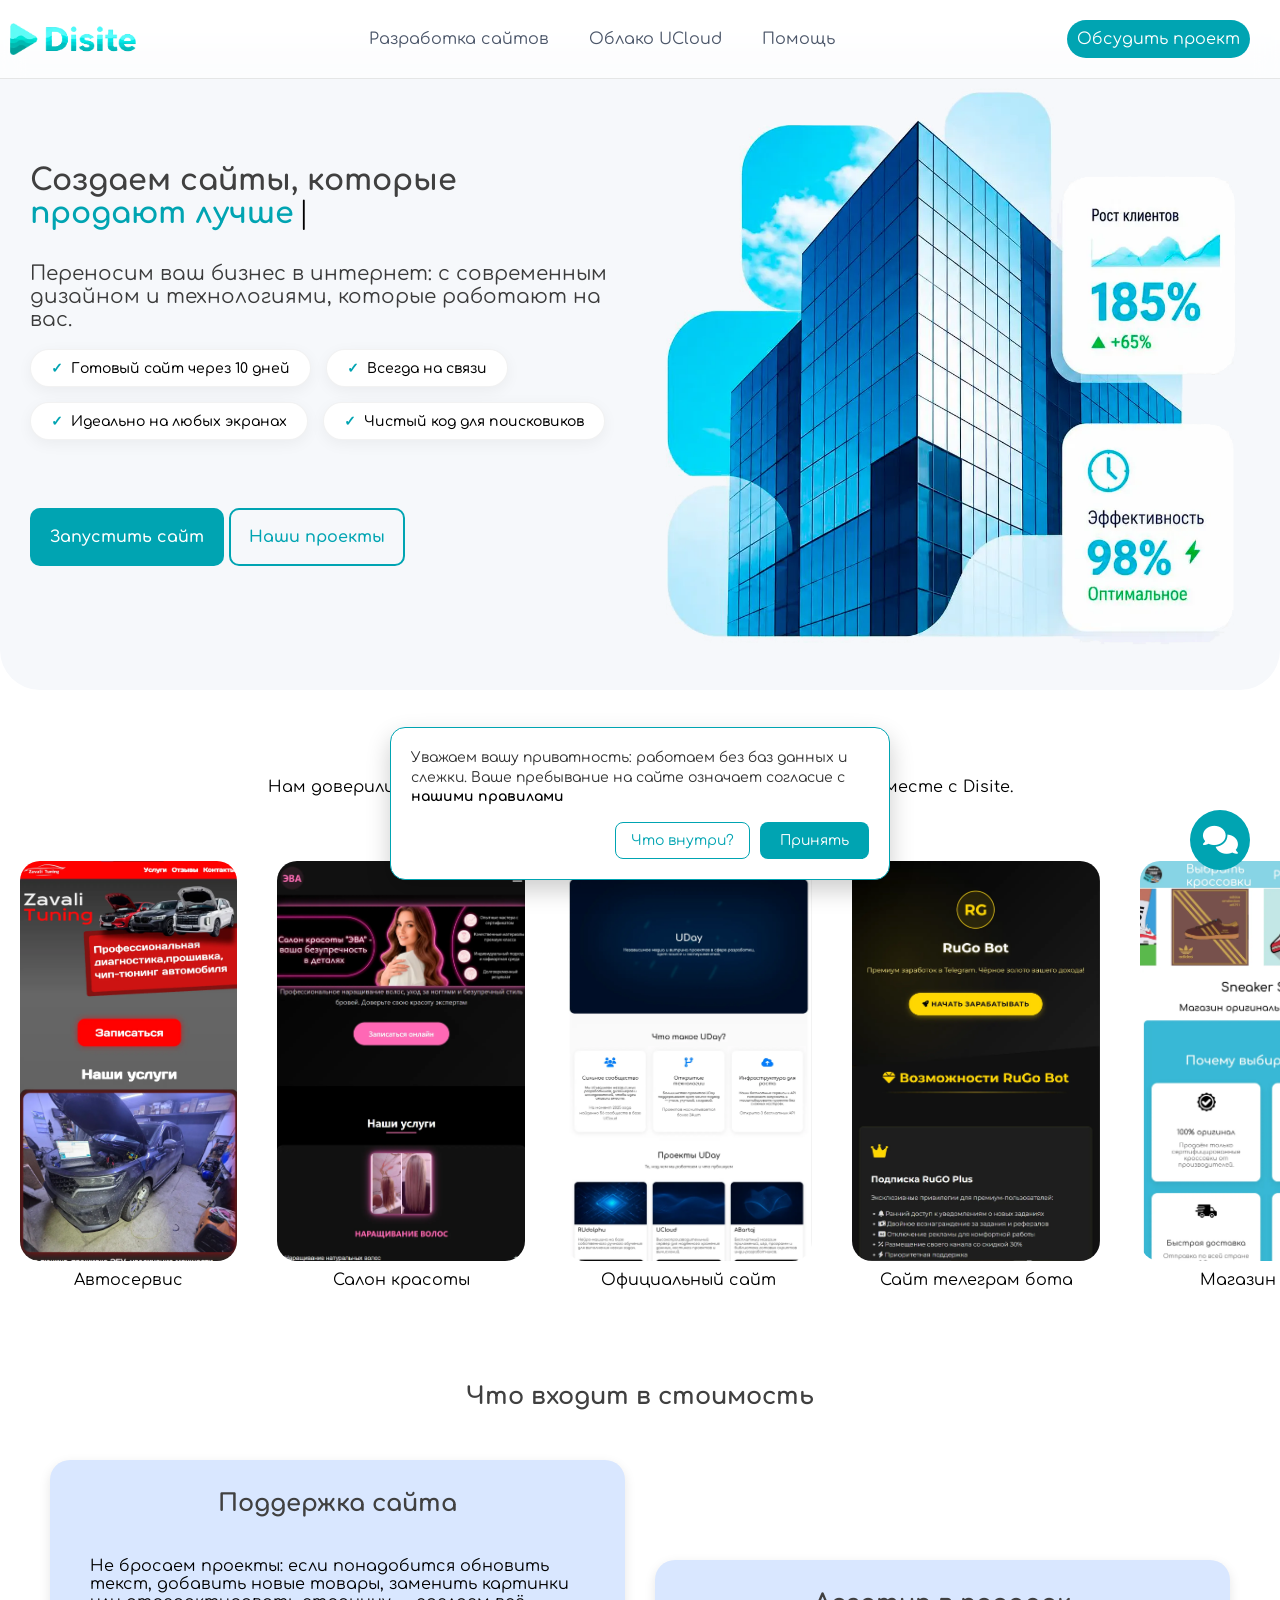
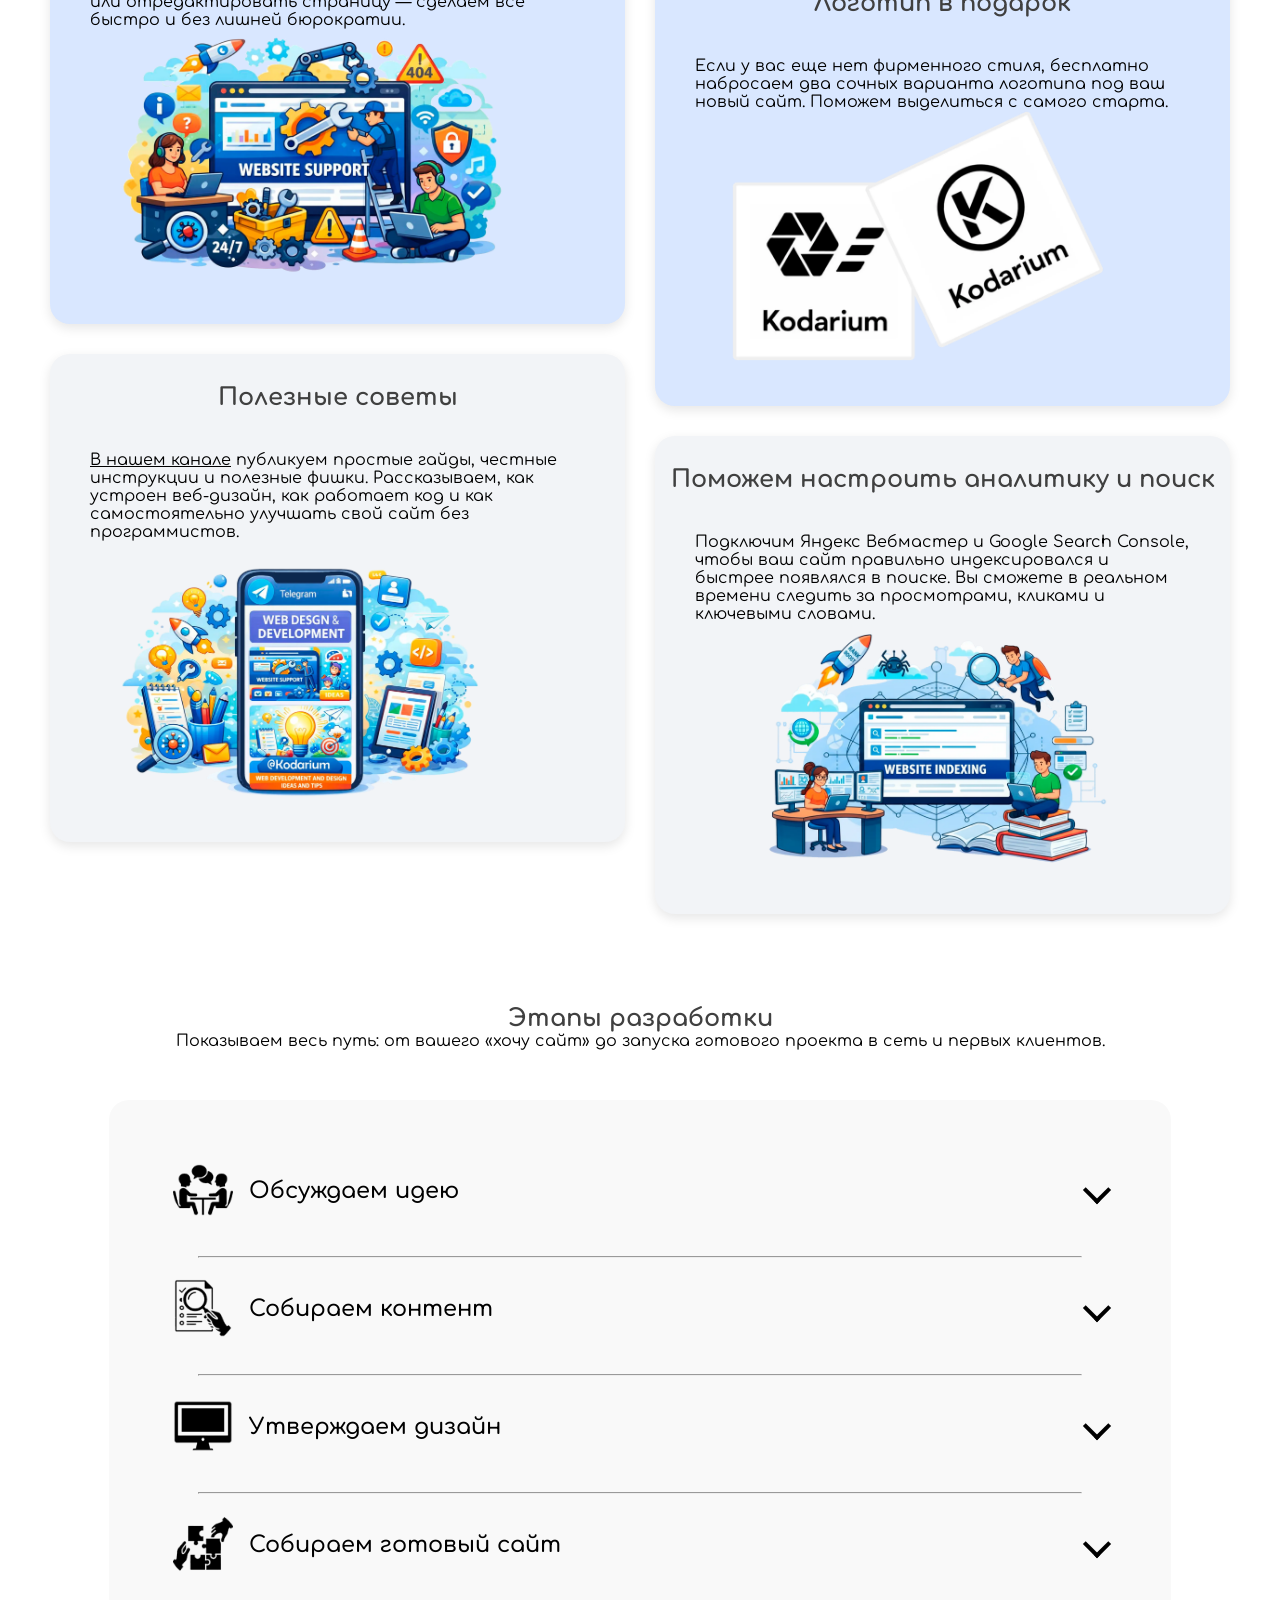
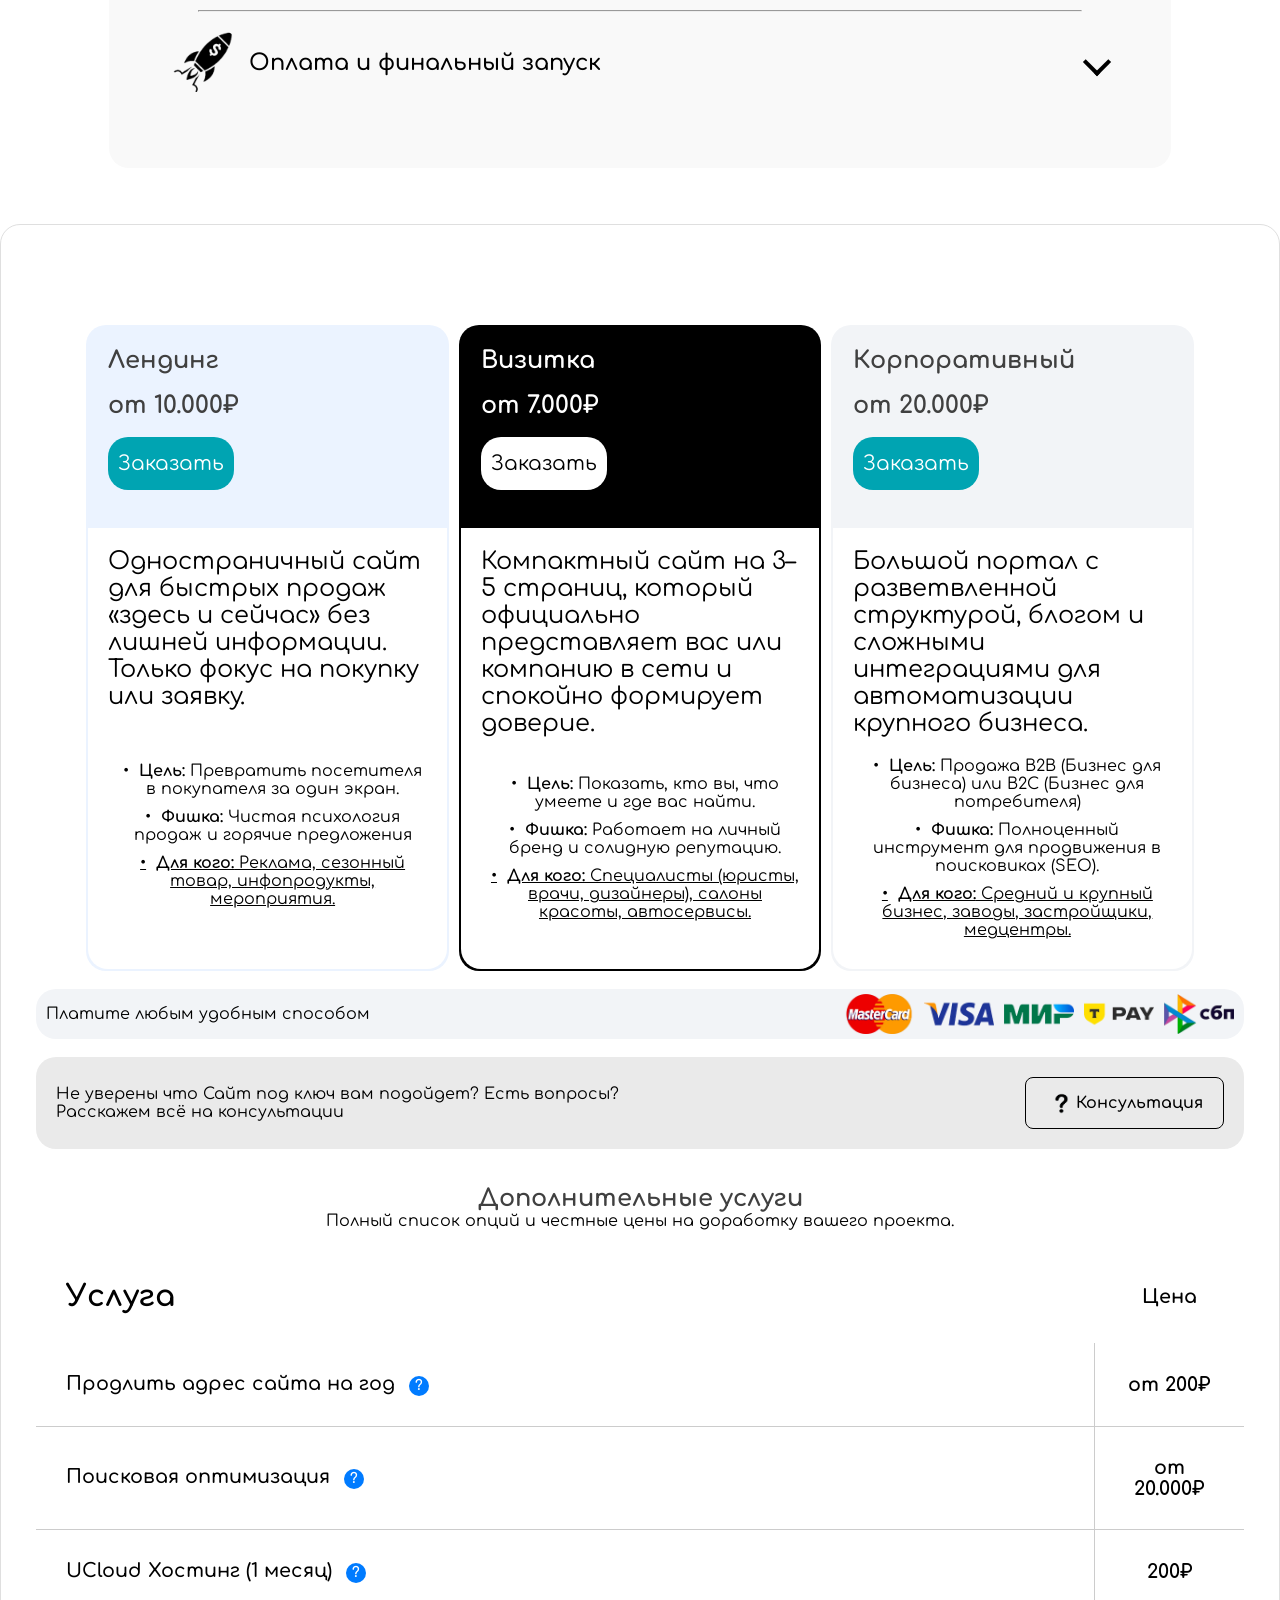
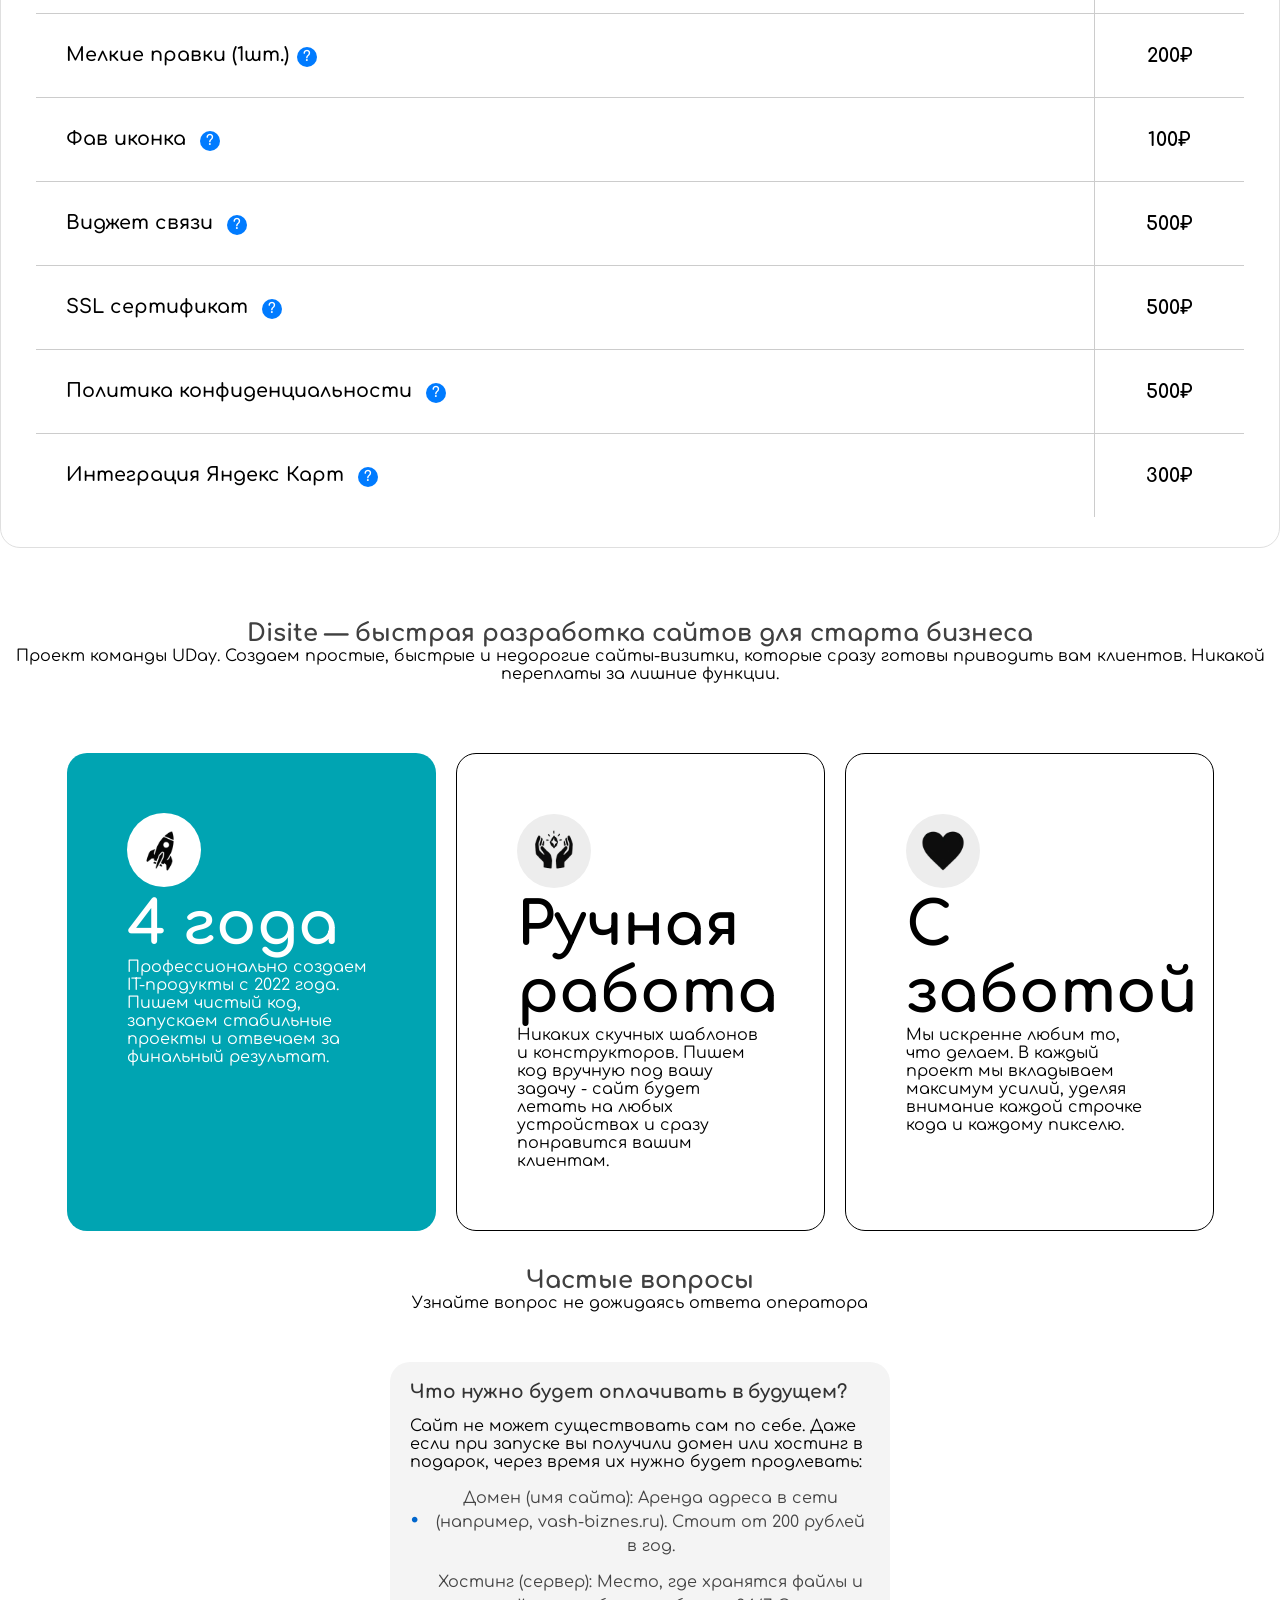
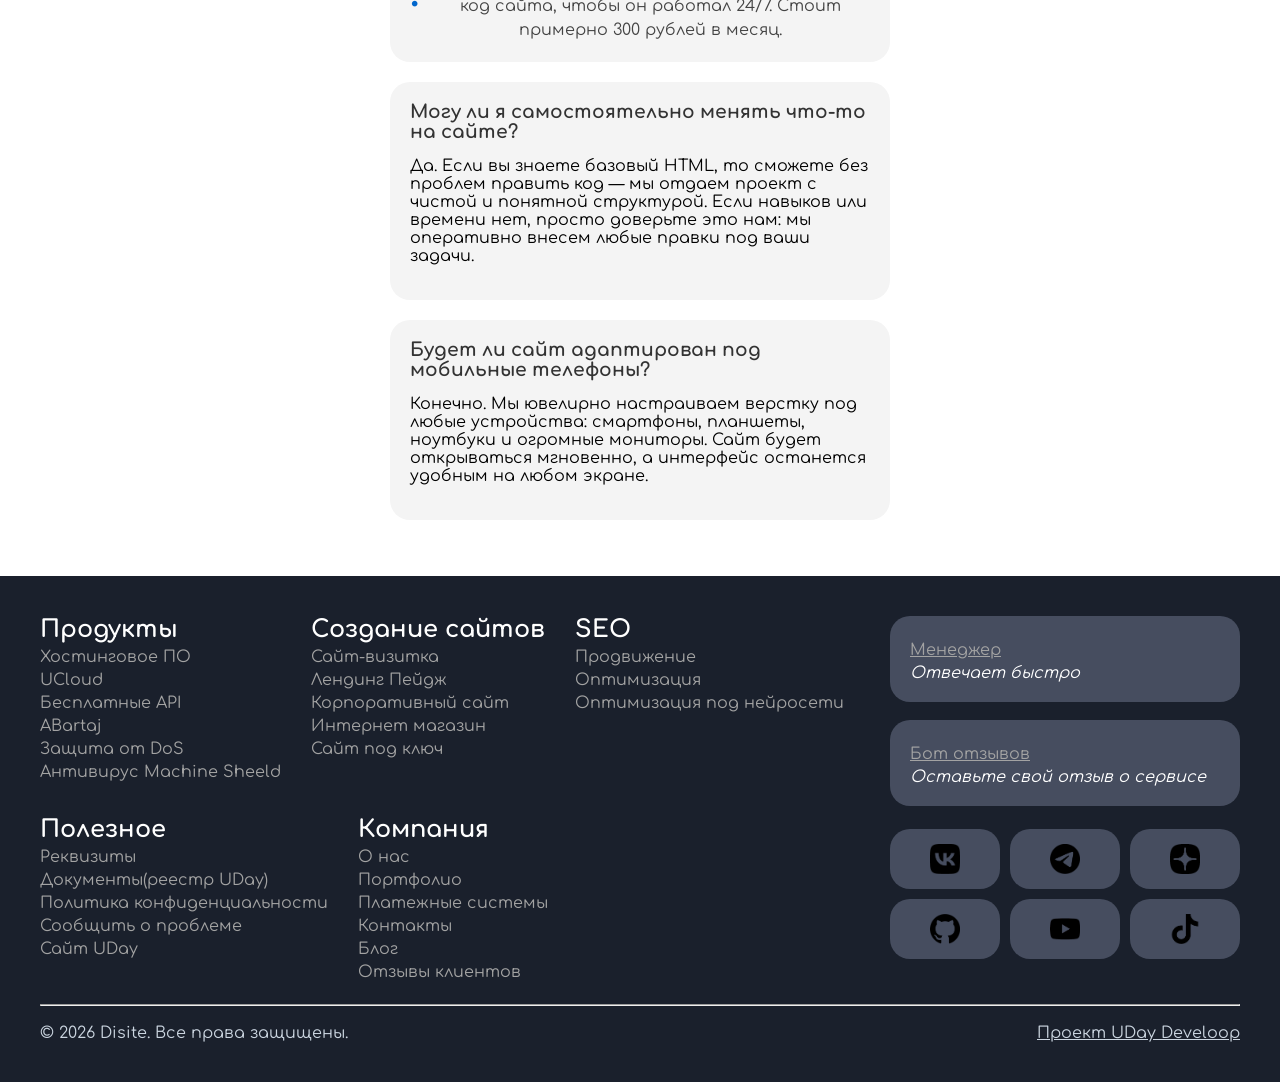
==== commit e76df019: "Add files via upload" ====
--- a/index.html
+++ b/index.html
@@ -271,7 +271,7 @@
                     <div class="accordion-arrow"></div>
                 </label>
                 <div class="accordion-content">
-                    <p>Переносим макет в чистый код. Оживляем кнопки, настраиваем ссылки и ювелирно вылизываем верстку под экраны смартфонов. Вы сможете следить за магией в реальном времени по секретной тестовой ссылке.</p>
+                    <p>Переносим макет в чистый код. Оживляем кнопки, настраиваем ссылки и ювелирно дорабатываем верстку под экраны смартфонов. Вы сможете следить за магией в реальном времени по секретной тестовой ссылке.</p>
                 </div>
             </div>
             <hr>
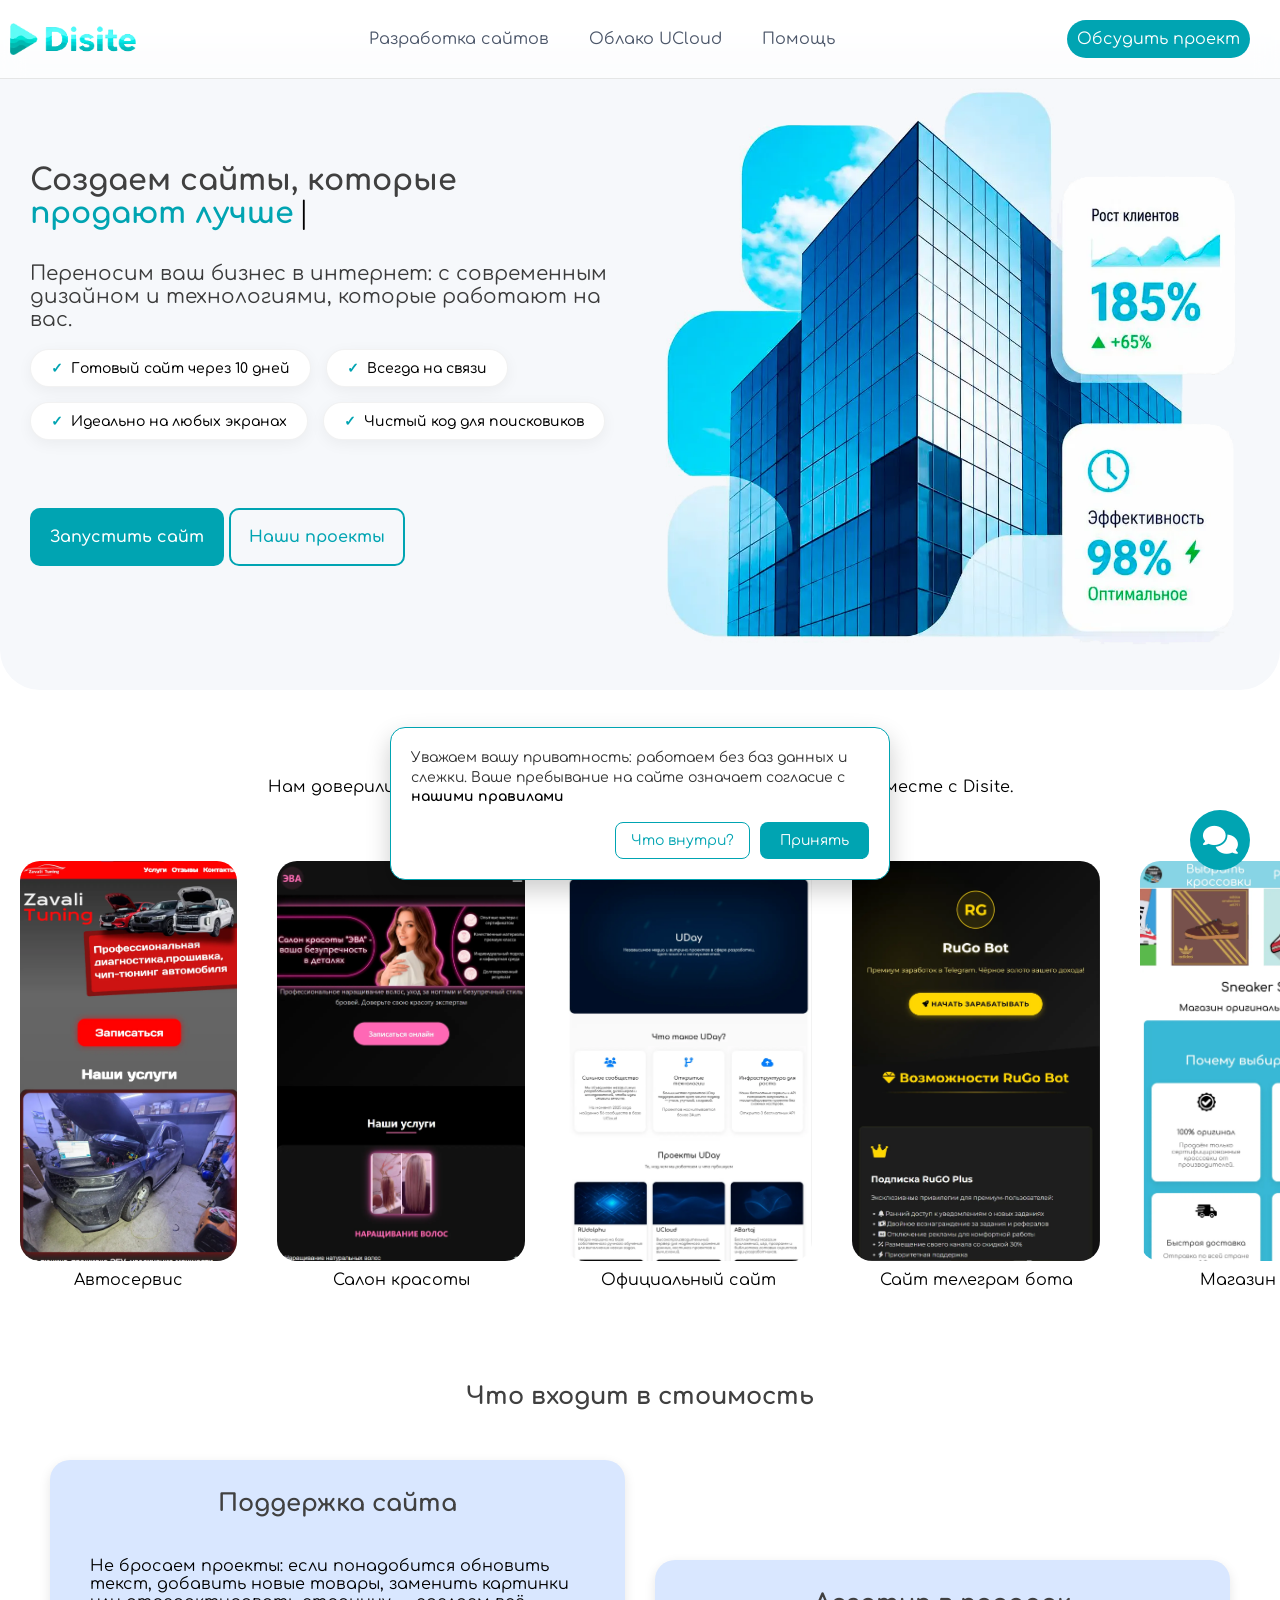
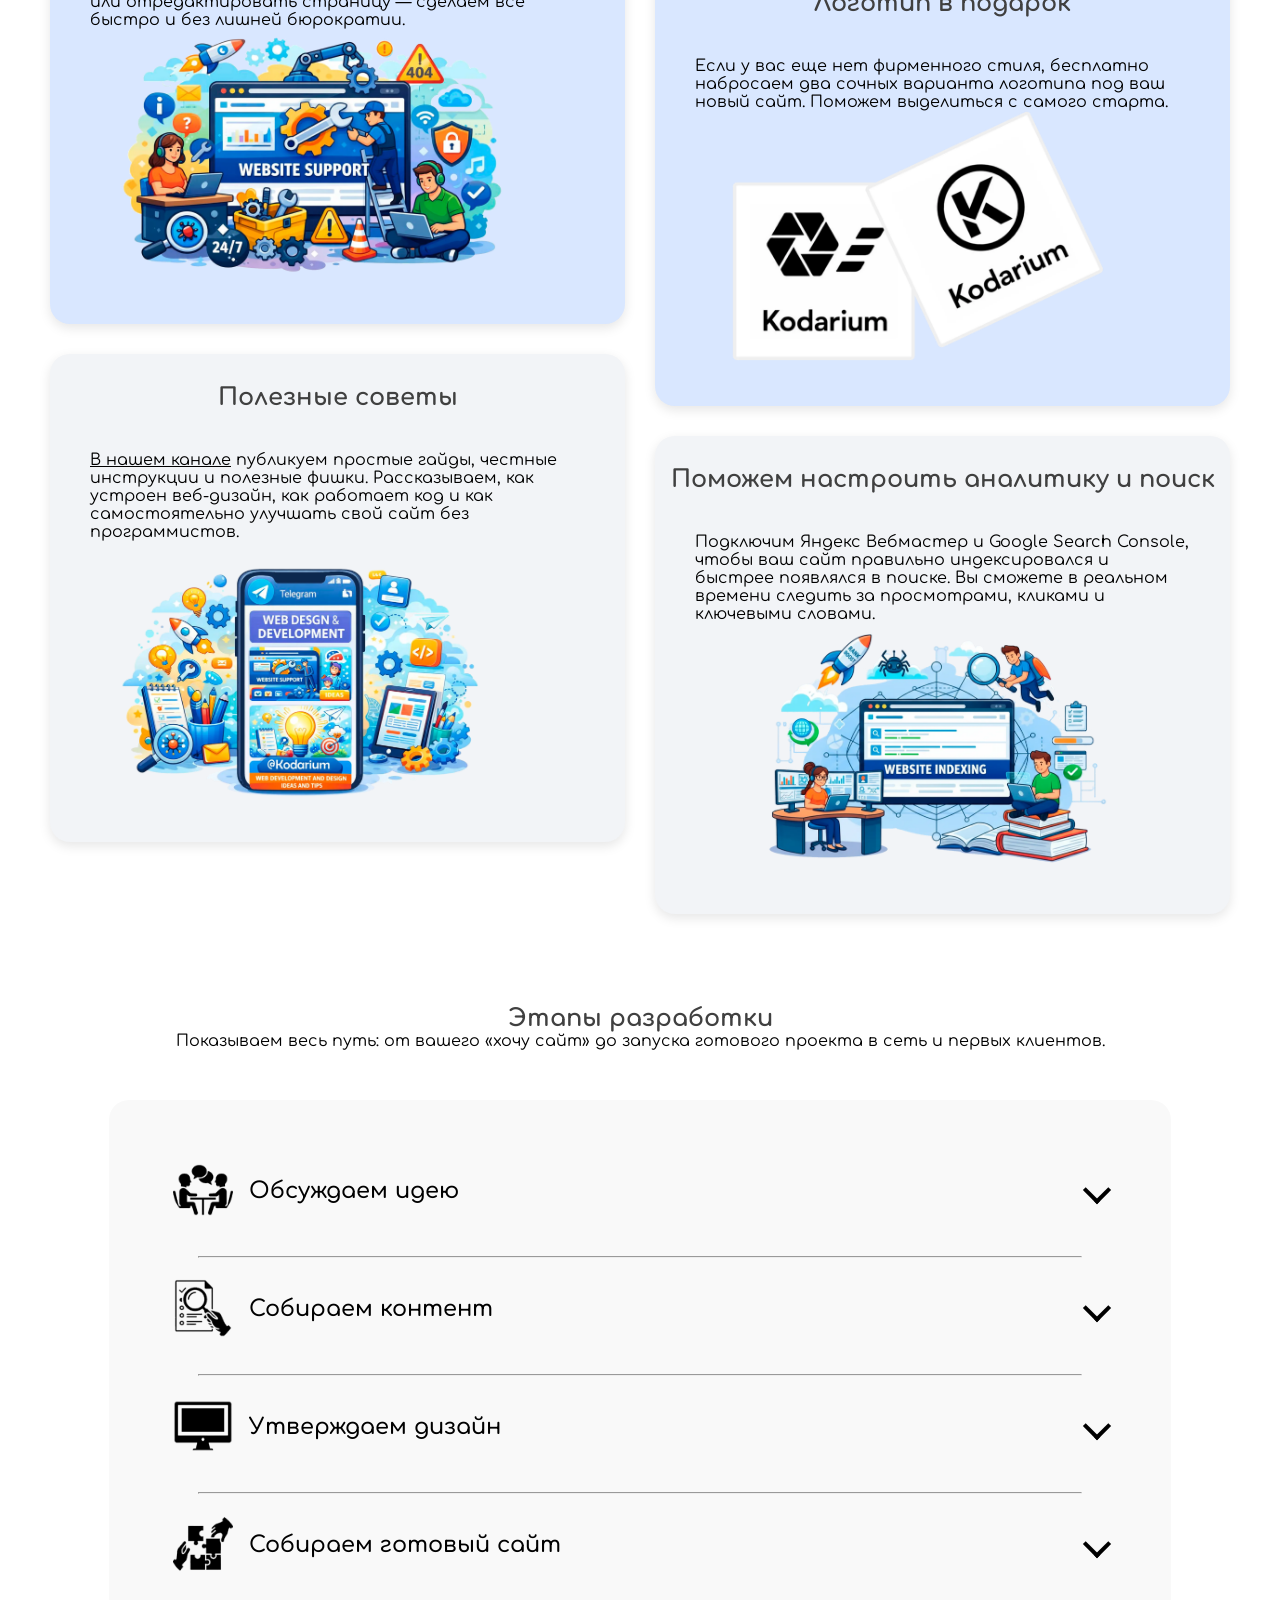
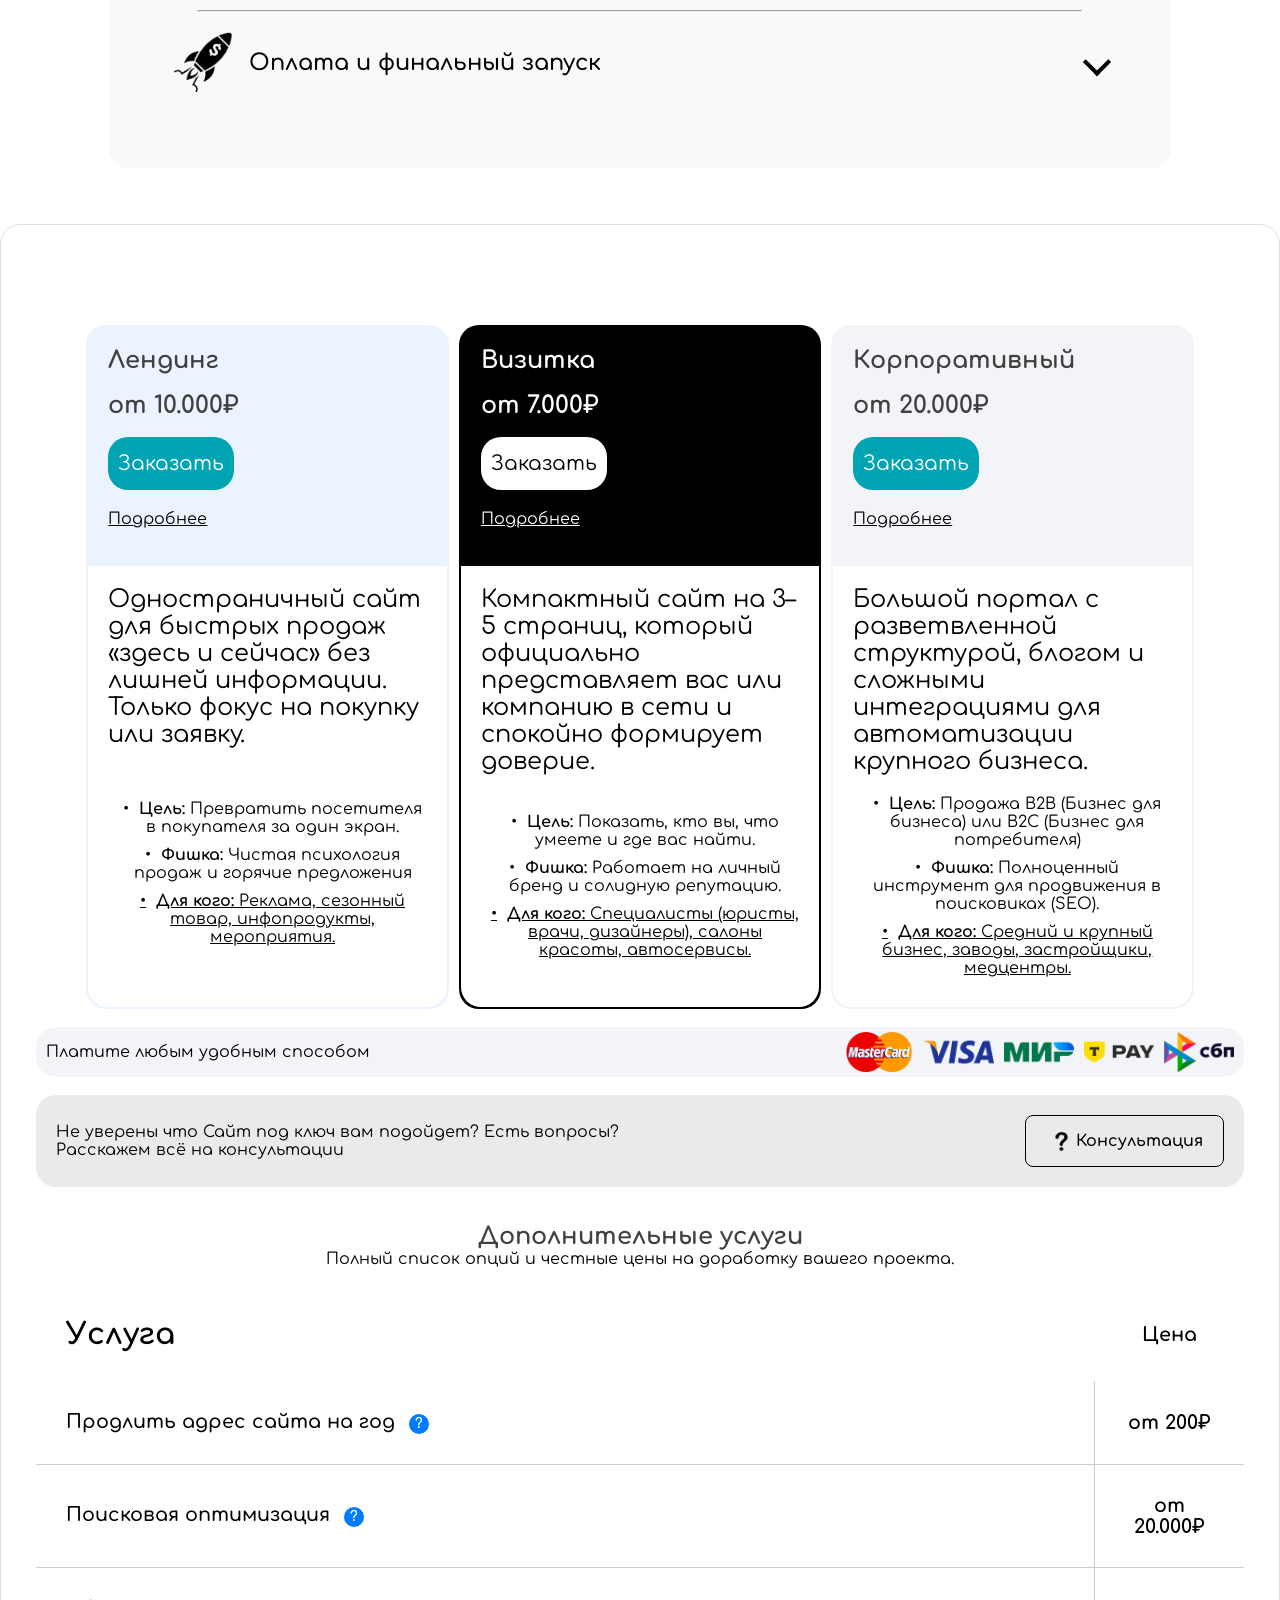
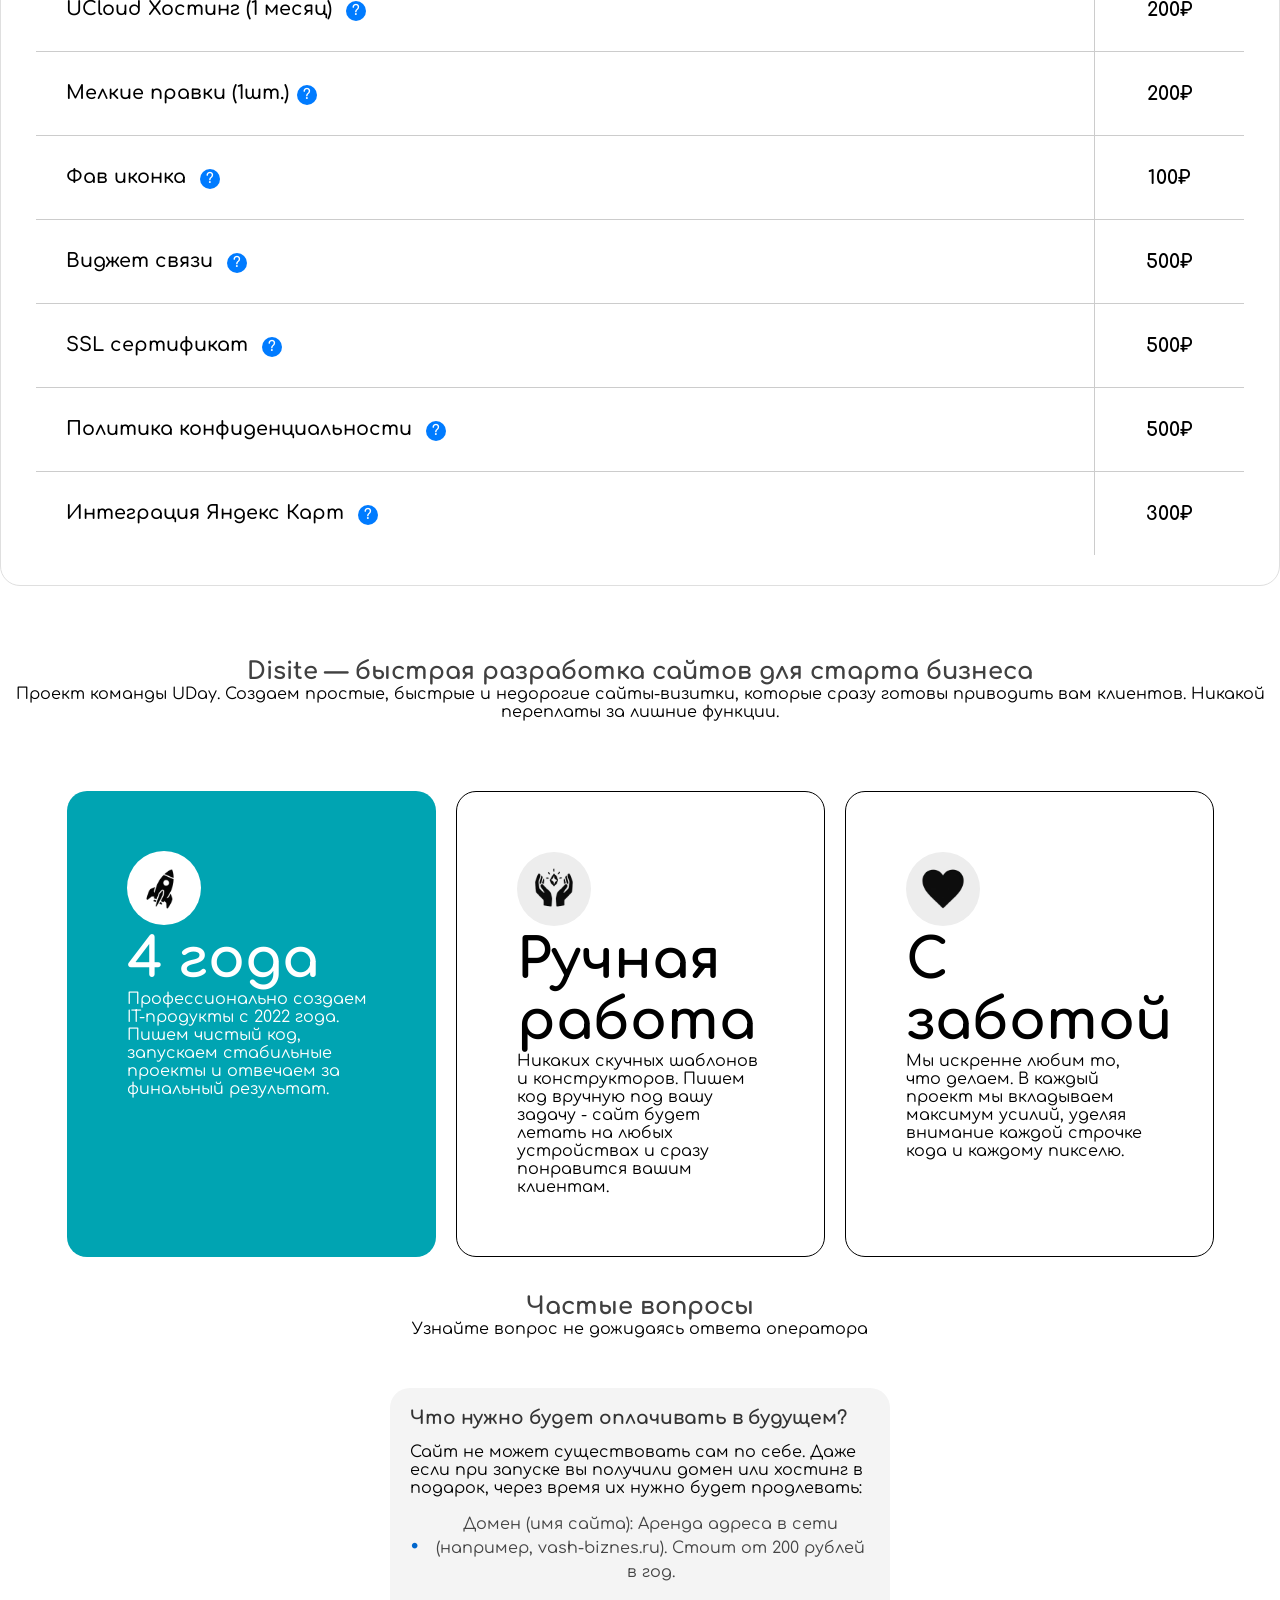
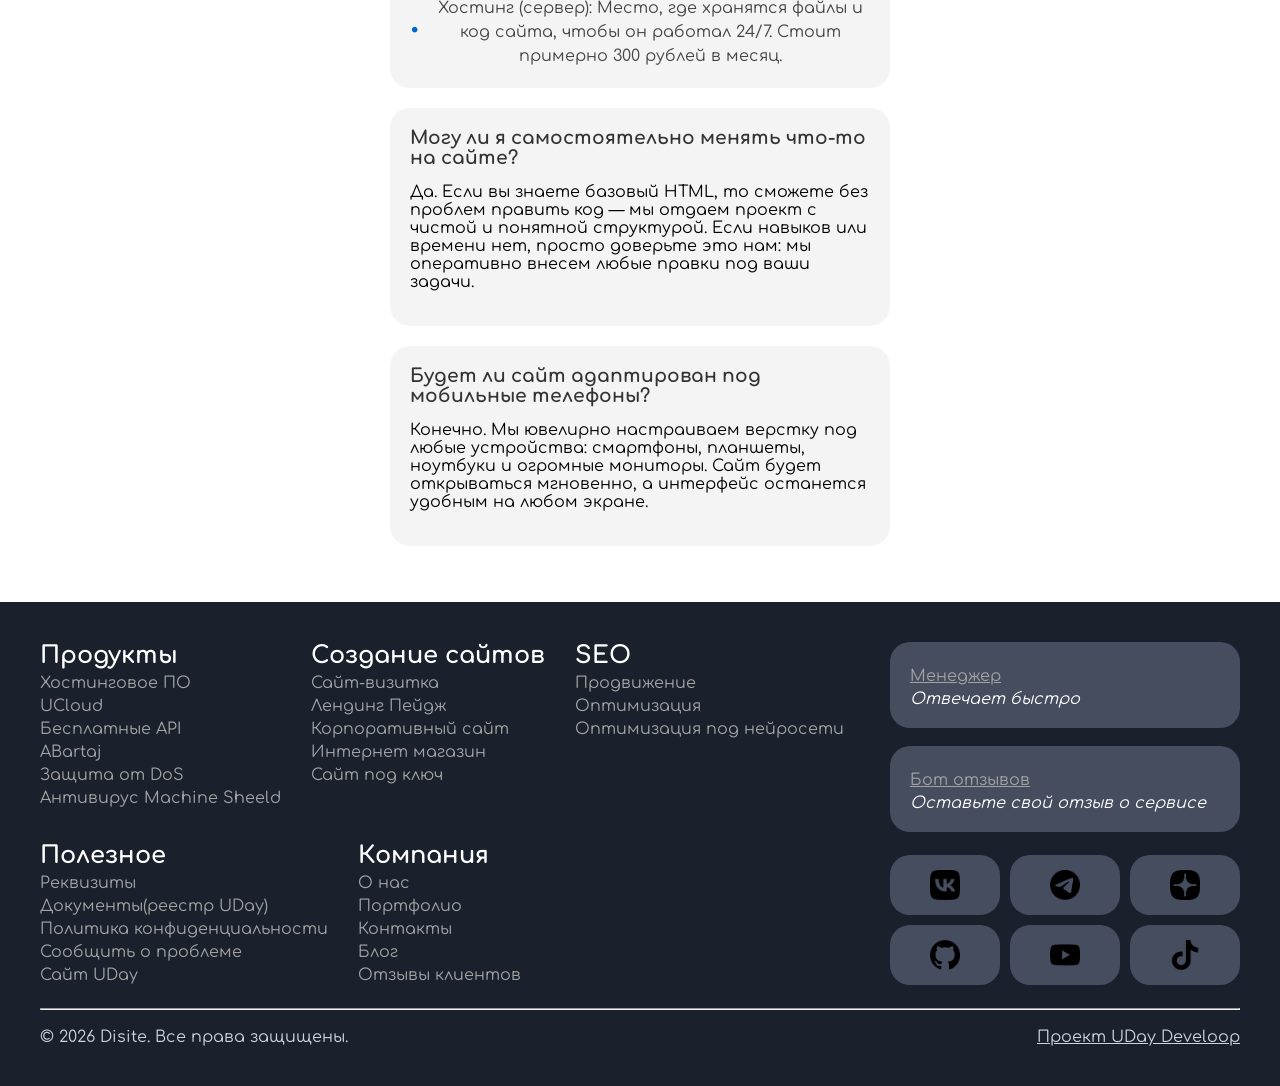
==== commit 5aa73228: "Add files via upload" ====
--- a/index.html
+++ b/index.html
@@ -52,9 +52,9 @@
 
 </head>
 <body>
-    <!-- <div id="preloader">
+    <div id="preloader">
         <div class="spinner"></div>
-    </div> -->
+    </div>
     <div class="shapka">
         <div class="burger" id="burger">
             <span></span>
@@ -156,6 +156,19 @@
                 <p>Школьный сайт</p>
             </div>
 
+            <div class="carousel-item">
+                <a href="https://rus-yazik.online">
+                    <img src="mamka/p8.webp" alt="Репетитор русский язык">
+                    <p>Репетитор русский язык</p>
+                </a>
+            </div>
+            <div class="carousel-item">
+                <a href="https://mebel-uyut-vrn.online/">
+                    <img src="mamka/p9.webp" alt="Мебель на заказ">
+                    <p>Мебель на заказ</p>
+                </a>
+            </div>
+
         </div>
     </div>
 
@@ -310,6 +323,7 @@
                         <h2>от 10.000₽</h2>
                         <br>
                         <a onclick="openContactSphere(); return false;" class="classSaas" id="blue">Заказать</a>
+                        <a href="landingPage.html" style="color: black;" class="assasal">Подробнее</a>
                     </div>
                     <br>
                     <div class="contentMaker">
@@ -330,6 +344,7 @@
                         <h2 style="color: white;">от 7.000₽</h2>
                         <br>
                         <a onclick="openContactSphere(); return false;" class="classSaas" id="whitee">Заказать</a>
+                        <a href="vizitka.html" style="color: white;" class="assasal">Подробнее</a>
                     </div>
                     <br>
                     <div class="contentMaker">
@@ -350,6 +365,7 @@
                         <h2>от 20.000₽</h2>
                         <br>
                         <a onclick="openContactSphere(); return false;" class="classSaas" id="blue">Заказать</a>
+                        <a href="corporate.html" style="color: black;" class="assasal">Подробнее</a>
                     </div>
                     <br>
                     <div class="contentMaker">
@@ -582,25 +598,24 @@
                     <h2>Создание сайтов</h2>
                     <a href="vizitka.html">Сайт-визитка</a>
                     <a href="landingPage.html">Лендинг Пейдж</a>
-                    <a href="">Корпоративный сайт</a>
-                    <a href="">Интернет магазин</a>
-                    <a href="">Сайт под ключ</a>
+                    <a href="corporate.html">Корпоративный сайт</a>
+                    <a id="NF">Интернет магазин</a>
+                    <a id="NF">Сайт под ключ</a>
                 </div>
 
                 <div style="justify-content: center;">
                     <h2>SEO</h2>
-                    <a href="">Продвижение</a>
-                    <a href="">Оптимизация</a>
-                    <a href="">Оптимизация под нейросети</a>
+                    <a id="NF">Продвижение</a>
+                    <a id="NF">Оптимизация</a>
+                    <a id="NF">Оптимизация под нейросети</a>
                     <a href=""></a>
                     <a href=""></a>
                 </div>
 
                 <div style="justify-content: center;">
                     <h2>Полезное</h2>
-                    <!-- <a href="#tarifeee">Стоимость услуг</a> -->
-
-                    <a href="">Реквизиты</a>
+
+                    <a onclick="openRekvizityModal(); return false;" style="cursor: pointer;">Реквизиты</a>
                     <a href="https://dmitryuday.github.io/UDay/reestr.html">Документы(реестр UDay)</a>
                     <a href="https://dmitryuday.github.io/UDay/pdf/policyDisite.pdf">Политика конфиденциальности</a>
                     <a href="tg://resolve?domain=RUdolphuFeedBack_bot">Сообщить о проблеме</a>
@@ -610,8 +625,7 @@
                 <div style="justify-content: center;">
                     <h2>Компания</h2>
                     <a href="about.html">О нас</a>
-                    <a href="about.html">Портфолио</a>
-                    <a href="about.html">Платежные системы</a>
+                    <a id="NF">Портфолио</a>
                     <a onclick="openContactSphere(); return false;">Контакты</a>
                     <a href="https://t.me/Disite_studio">Блог</a>
                     <a id="NF">Отзывы клиентов</a>
@@ -757,7 +771,31 @@
     </div>
 </div>
 
-
+<!-- Модальное окно с реквизитами -->
+<div id="rekvizityModal" class="sas-modal-overlay">
+    <div class="sas-modal-content">
+        <span class="sas-close" id="rekvizityClose">&times;</span>
+        <h2 id="rekvizityTitle" style="color: #222; margin-bottom: 20px;">Реквизиты компании</h2>
+        
+        <div style="margin: 15px 0; padding: 15px; background: #f8fafc; border-radius: 12px; border-left: 4px solid #00a4b2;">
+            <p style="margin: 5px 0; color: #333;"><strong>Самозанятый</strong> Южаков Дмитрий Евгеньевич</p>
+            <p style="margin: 5px 0; color: #555;">ИНН: 231846763233</p>
+        </div>
+
+        <div style="margin: 15px 0; padding: 15px; background: #f8fafc; border-radius: 12px; border-left: 4px solid #00a4b2;">
+            <p style="margin: 5px 0; color: #333;"><strong>Юридический адрес:</strong></p>
+            <p style="margin: 5px 0; color: #555;">г.Сочи</p>
+        </div>
+
+        <div style="margin: 15px 0; padding: 15px; background: #f8fafc; border-radius: 12px; border-left: 4px solid #00a4b2;">
+            <p style="margin: 5px 0; color: #333;"><strong>Контакты для связи:</strong></p>
+            <p style="margin: 5px 0; color: #555;">📞 +7 (988) 189-28-38</p>
+            <p style="margin: 5px 0; color: #555;">📧 Dimas05.08.09@yandex.ru</p>
+        </div>
+
+        <button onclick="closeRekvizityModal()" style="background: #00a4b2; color: #fff; border: none; padding: 12px 30px; border-radius: 10px; font-size: 16px; cursor: pointer; width: 100%; margin-top: 15px; transition: 0.3s;">Понятно</button>
+    </div>
+</div>
 
 
 
@@ -786,7 +824,7 @@
 <script src="js/modalTareffe.js"></script><!-- модалка с подробностями о доп услугах -->
 <script src="js/aboutAnimation.js"></script><!-- Анимации всей страницы -->
 <script src="js/modalWizard.js"></script><!-- Модалка мастера настроек -->
-<script src="js/modalPay.js"></script><!-- Модалка для оплаты -->
+<!-- <script src="js/modalPay.js"></script>Модалка для оплаты -->
 <script src="js/pechatMachine.js"></script><!-- Анимация печати текста -->
 <script src="js/karousel.js"></script><!-- Каруселька -->
 
@@ -811,7 +849,7 @@
 </html>
 
 
-<!-- <script>
+<script>
     const preloader = document.getElementById('preloader');
 
     function hidePreloader() {
@@ -825,4 +863,60 @@
 
     // 2. Страховка: если интернет — пиздец, вырубаем прелоадер через 2 секунды в любом случае
     setTimeout(hidePreloader, 2000);
-</script> -->+</script>
+
+
+
+<script>
+    // ============================================================
+// Модальное окно реквизитов (полная копия стиля sas-модалки)
+// ============================================================
+(function() {
+    const modal = document.getElementById('rekvizityModal');
+    const closeBtn = document.getElementById('rekvizityClose');
+
+    // Функция плавного закрытия
+    function closeModal() {
+        if (!modal) return;
+        modal.classList.remove('active');
+        setTimeout(() => {
+            if (!modal.classList.contains('active')) {
+                modal.style.display = "none";
+            }
+        }, 400);
+    }
+
+    // Функция открытия (вызывайте из любого места)
+    window.openRekvizityModal = function() {
+        if (!modal) return;
+        modal.style.display = "block";
+        setTimeout(() => {
+            modal.classList.add('active');
+        }, 10);
+    };
+
+    // Закрытие по крестику
+    if (closeBtn) {
+        closeBtn.onclick = closeModal;
+    }
+
+    // Закрытие по клику на оверлей
+    if (modal) {
+        modal.onclick = function(event) {
+            if (event.target === modal) {
+                closeModal();
+            }
+        };
+    }
+
+    // Закрытие по кнопке внутри модалки
+    const innerButton = modal ? modal.querySelector('button') : null;
+    if (innerButton) {
+        innerButton.onclick = closeModal;
+    }
+
+    // Делаем функцию доступной глобально
+    window.closeRekvizityModal = closeModal;
+
+})();
+</script>
--- a/home.css
+++ b/home.css
@@ -177,10 +177,21 @@
 #whitee{
   background-color: white;
   color: black;
+  transition: all 0.3s;
 }
 #blue{
+  transition: all 0.3s;
   background-color: #00A4B2;
   color: white;
+}
+
+#blue:hover{
+  background-color: #007e89;
+
+}
+#whitee:hover{
+  background-color: rgb(205, 205, 205);
+
 }
 
 .sasConnect{
@@ -375,7 +386,7 @@
 }
 
 .accordion-item input[type="checkbox"]:checked ~ .accordion-content {
-  max-height: 250px;
+  max-height: 1000px;
   padding: 16px 24px;
 }
 
@@ -452,7 +463,7 @@
 }
 
 .rdr h2{
-  font-size: 60px;
+  font-size: 55px;
 }
 
 .rdr img{
@@ -587,6 +598,17 @@
     color: #000000; /* Цвет точки */
 }
 
+
+
+
+.assasal{
+  display: block;
+  margin-top: 20px;
+  text-decoration: underline;
+}
+
+
+
 /* ===== АДАПТИВ ===== */
 @media (max-width: 768px) {
 
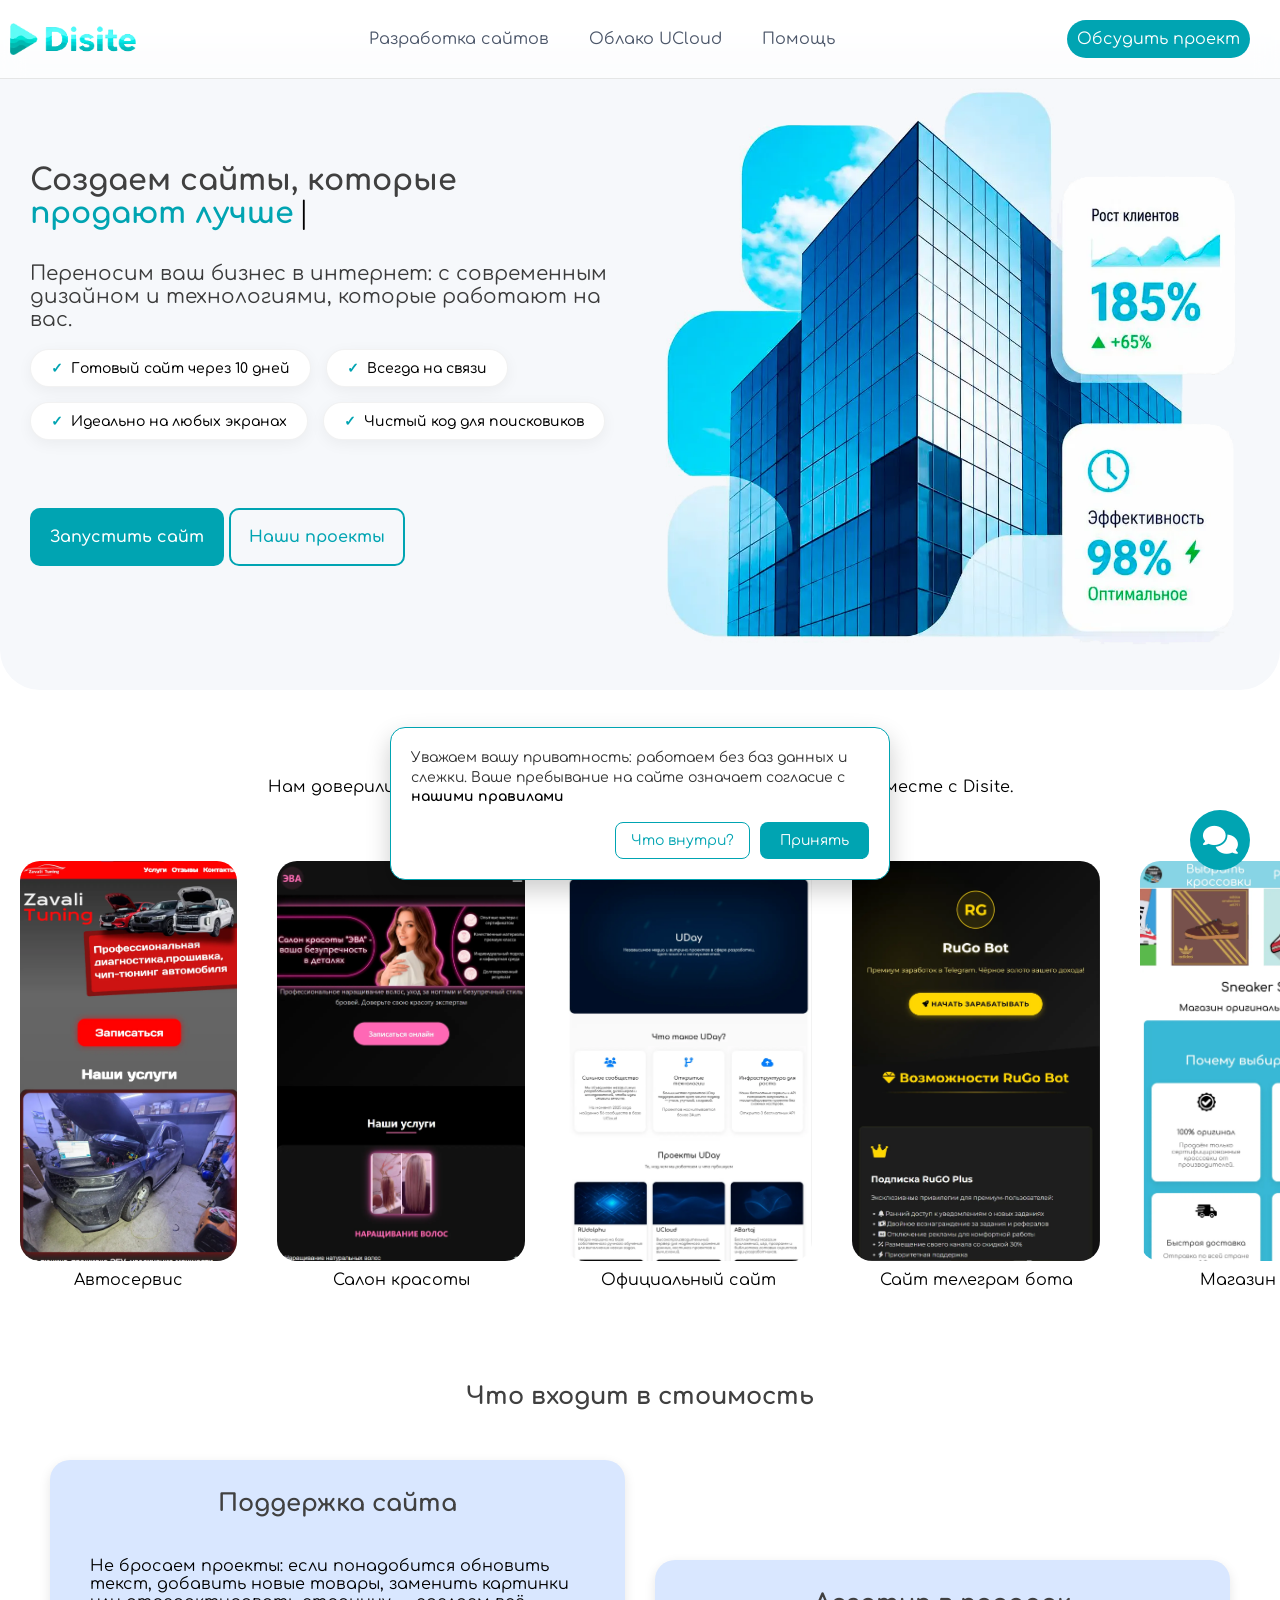
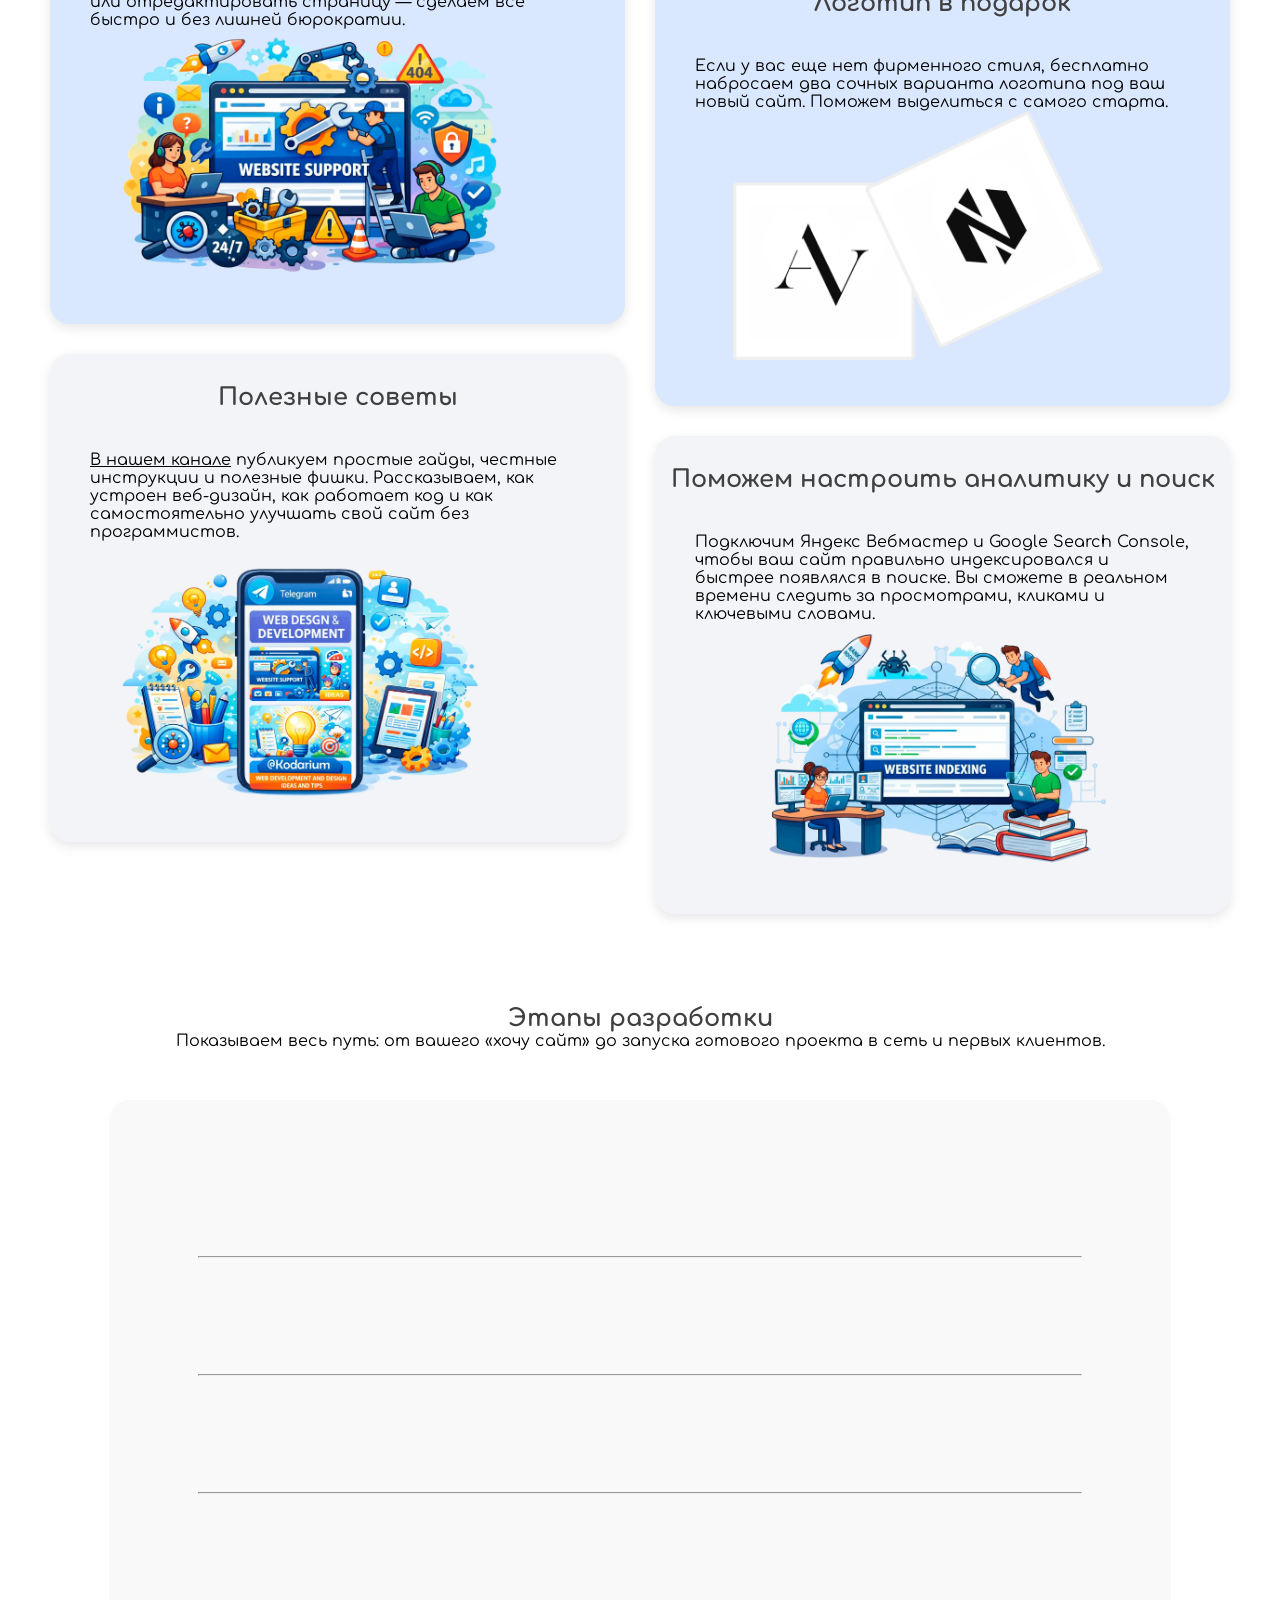
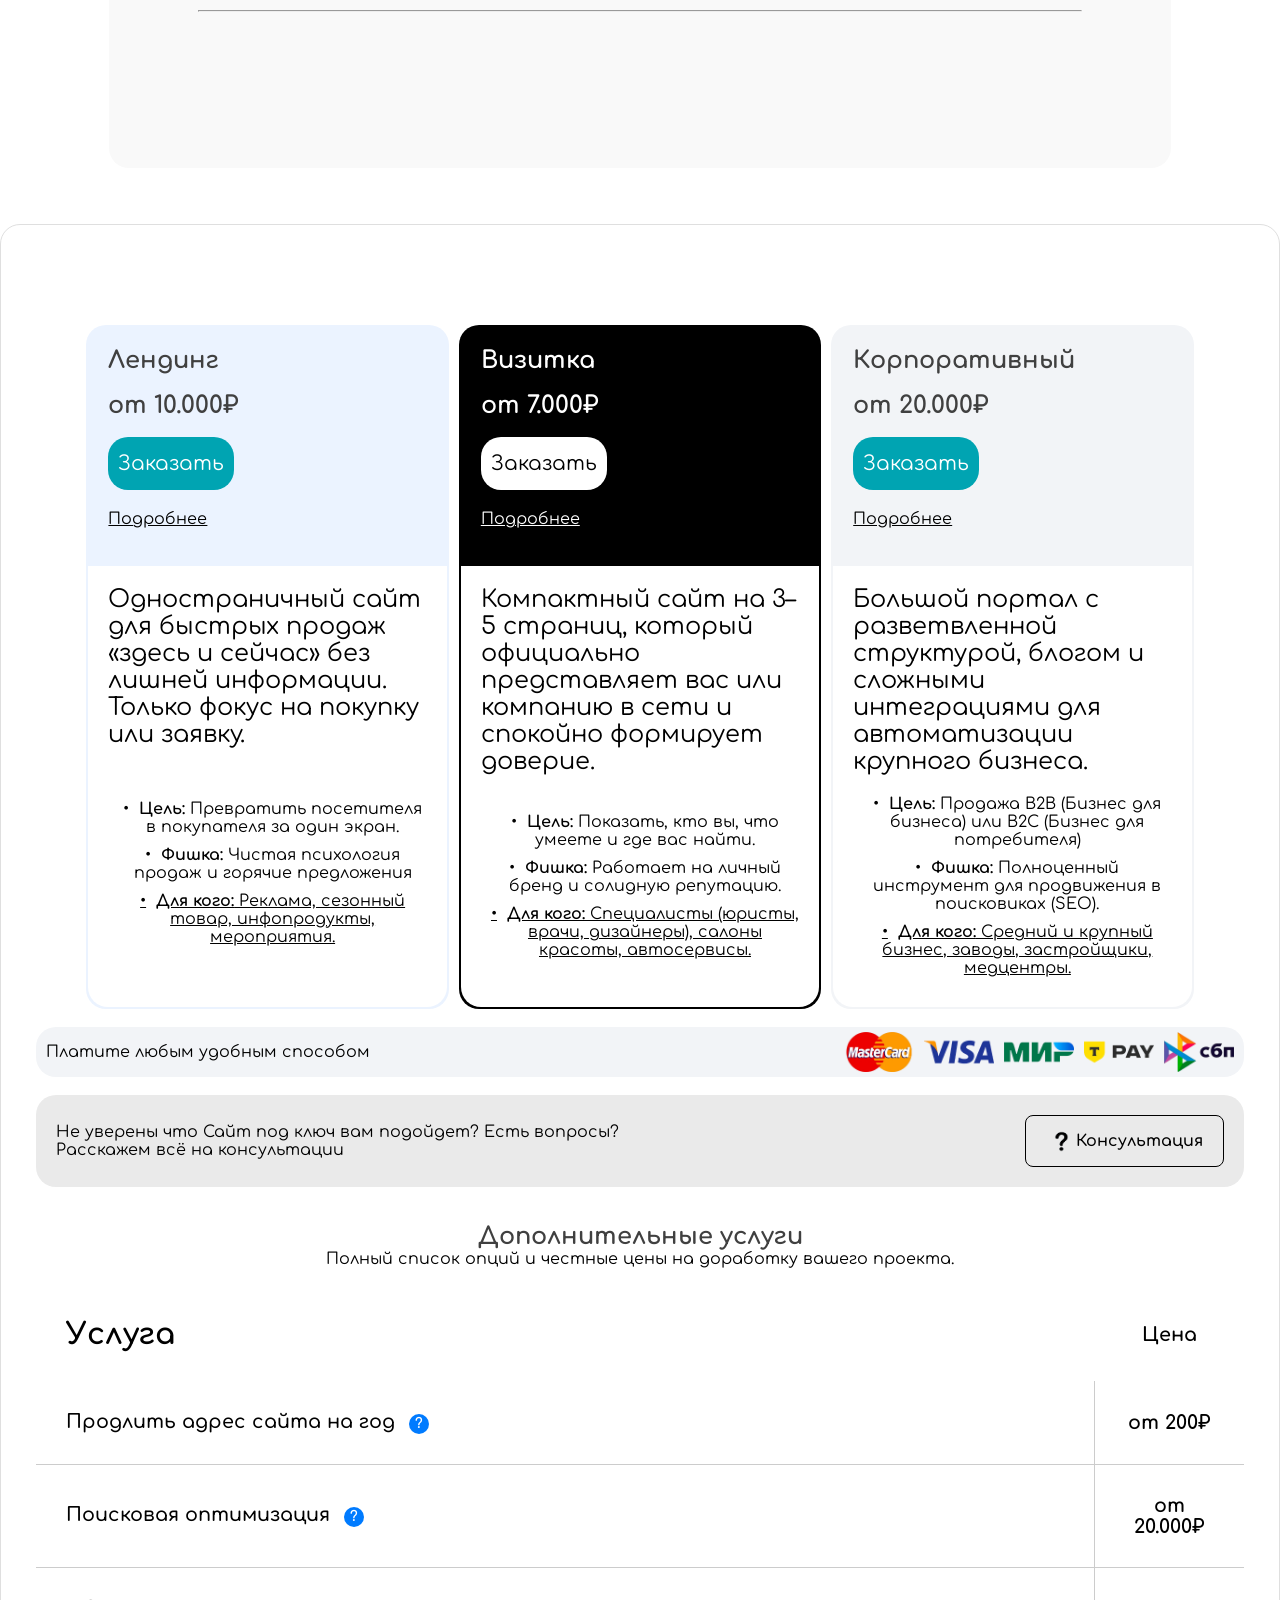
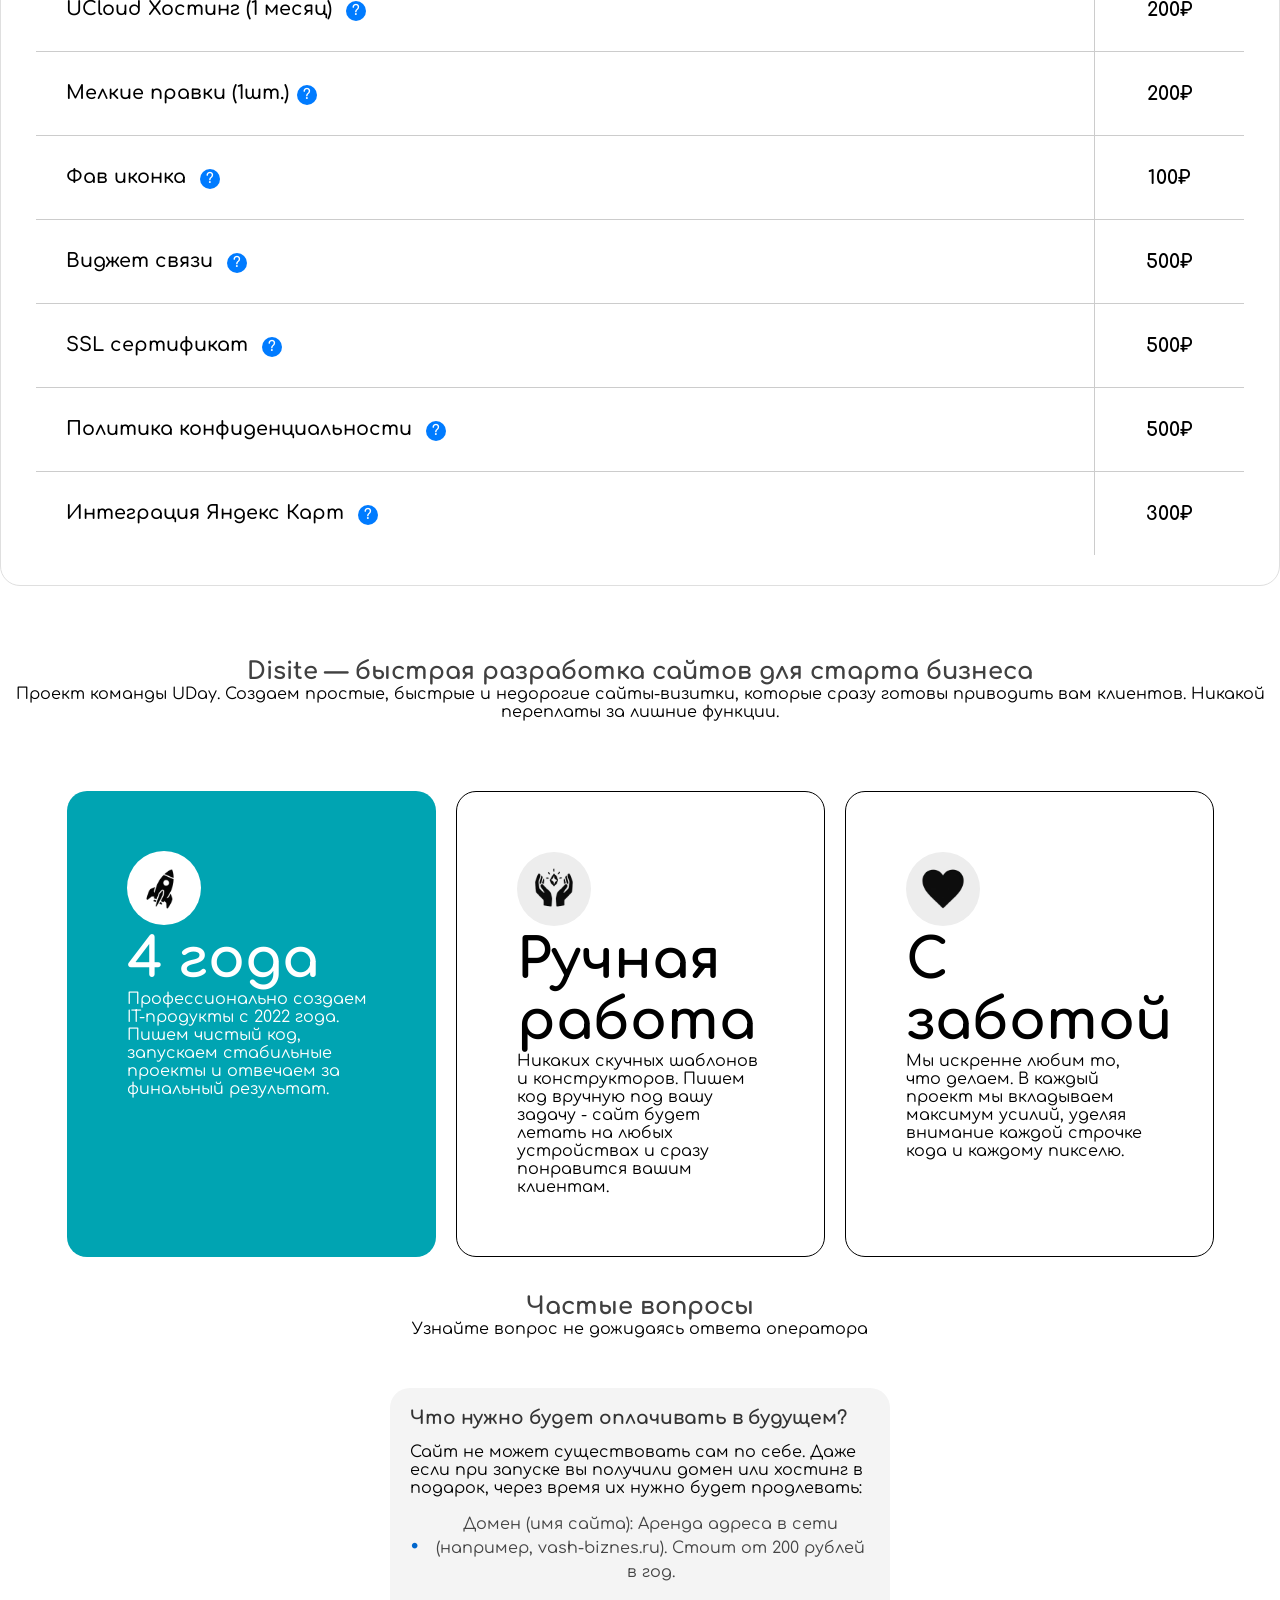
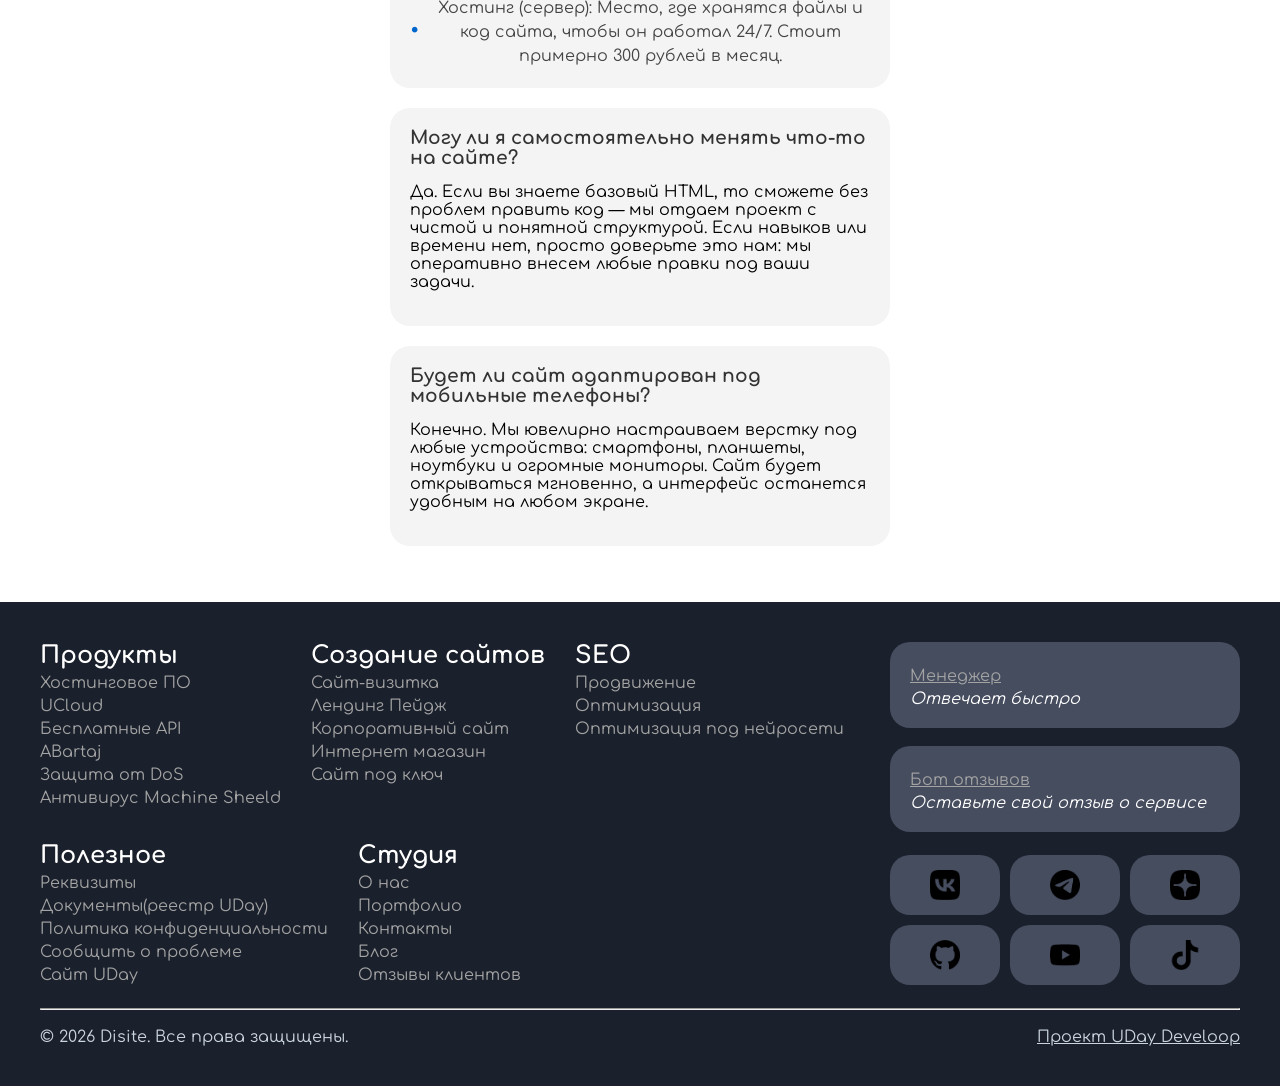
==== commit ee920d53: "Add files via upload" ====
--- a/index.html
+++ b/index.html
@@ -623,7 +623,7 @@
                 </div>
 
                 <div style="justify-content: center;">
-                    <h2>Компания</h2>
+                    <h2>Студия</h2>
                     <a href="about.html">О нас</a>
                     <a id="NF">Портфолио</a>
                     <a onclick="openContactSphere(); return false;">Контакты</a>
@@ -775,7 +775,7 @@
 <div id="rekvizityModal" class="sas-modal-overlay">
     <div class="sas-modal-content">
         <span class="sas-close" id="rekvizityClose">&times;</span>
-        <h2 id="rekvizityTitle" style="color: #222; margin-bottom: 20px;">Реквизиты компании</h2>
+        <h2 id="rekvizityTitle" style="color: #222; margin-bottom: 20px;">Реквизиты студии</h2>
         
         <div style="margin: 15px 0; padding: 15px; background: #f8fafc; border-radius: 12px; border-left: 4px solid #00a4b2;">
             <p style="margin: 5px 0; color: #333;"><strong>Самозанятый</strong> Южаков Дмитрий Евгеньевич</p>
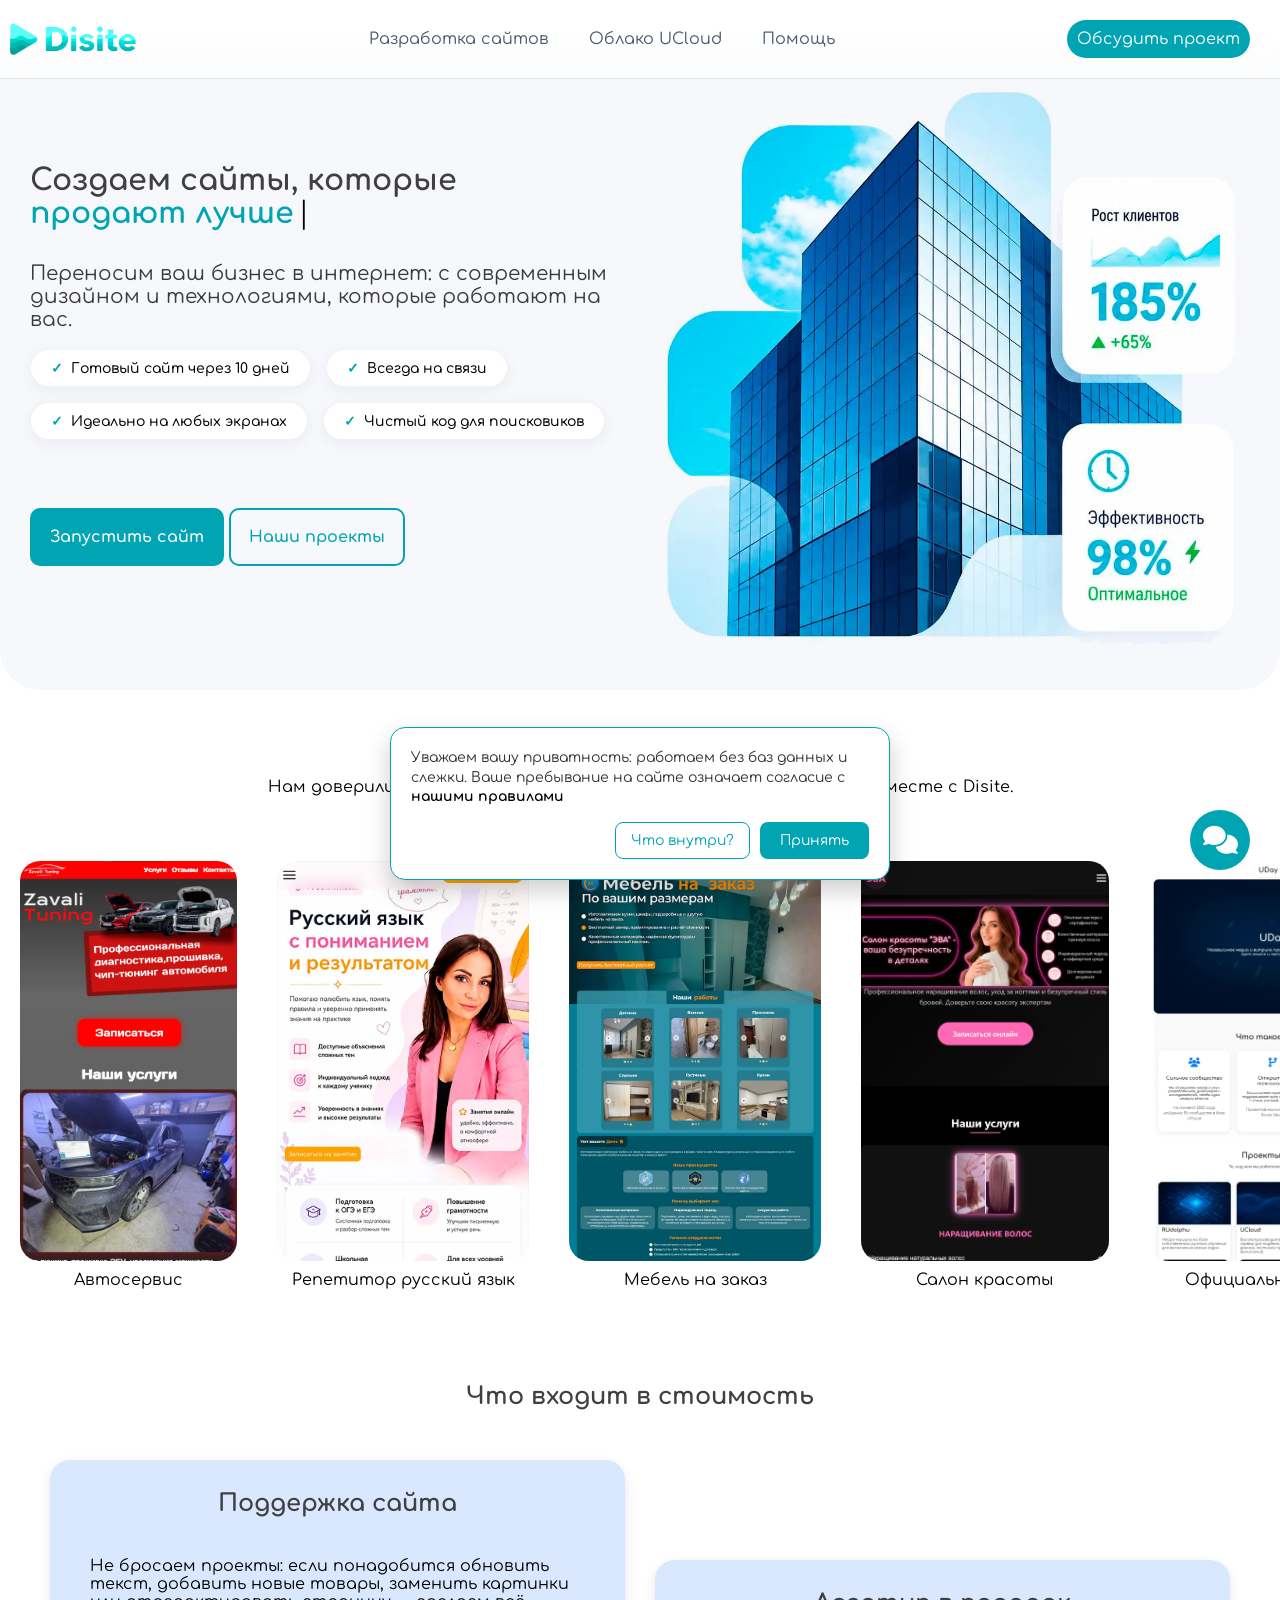
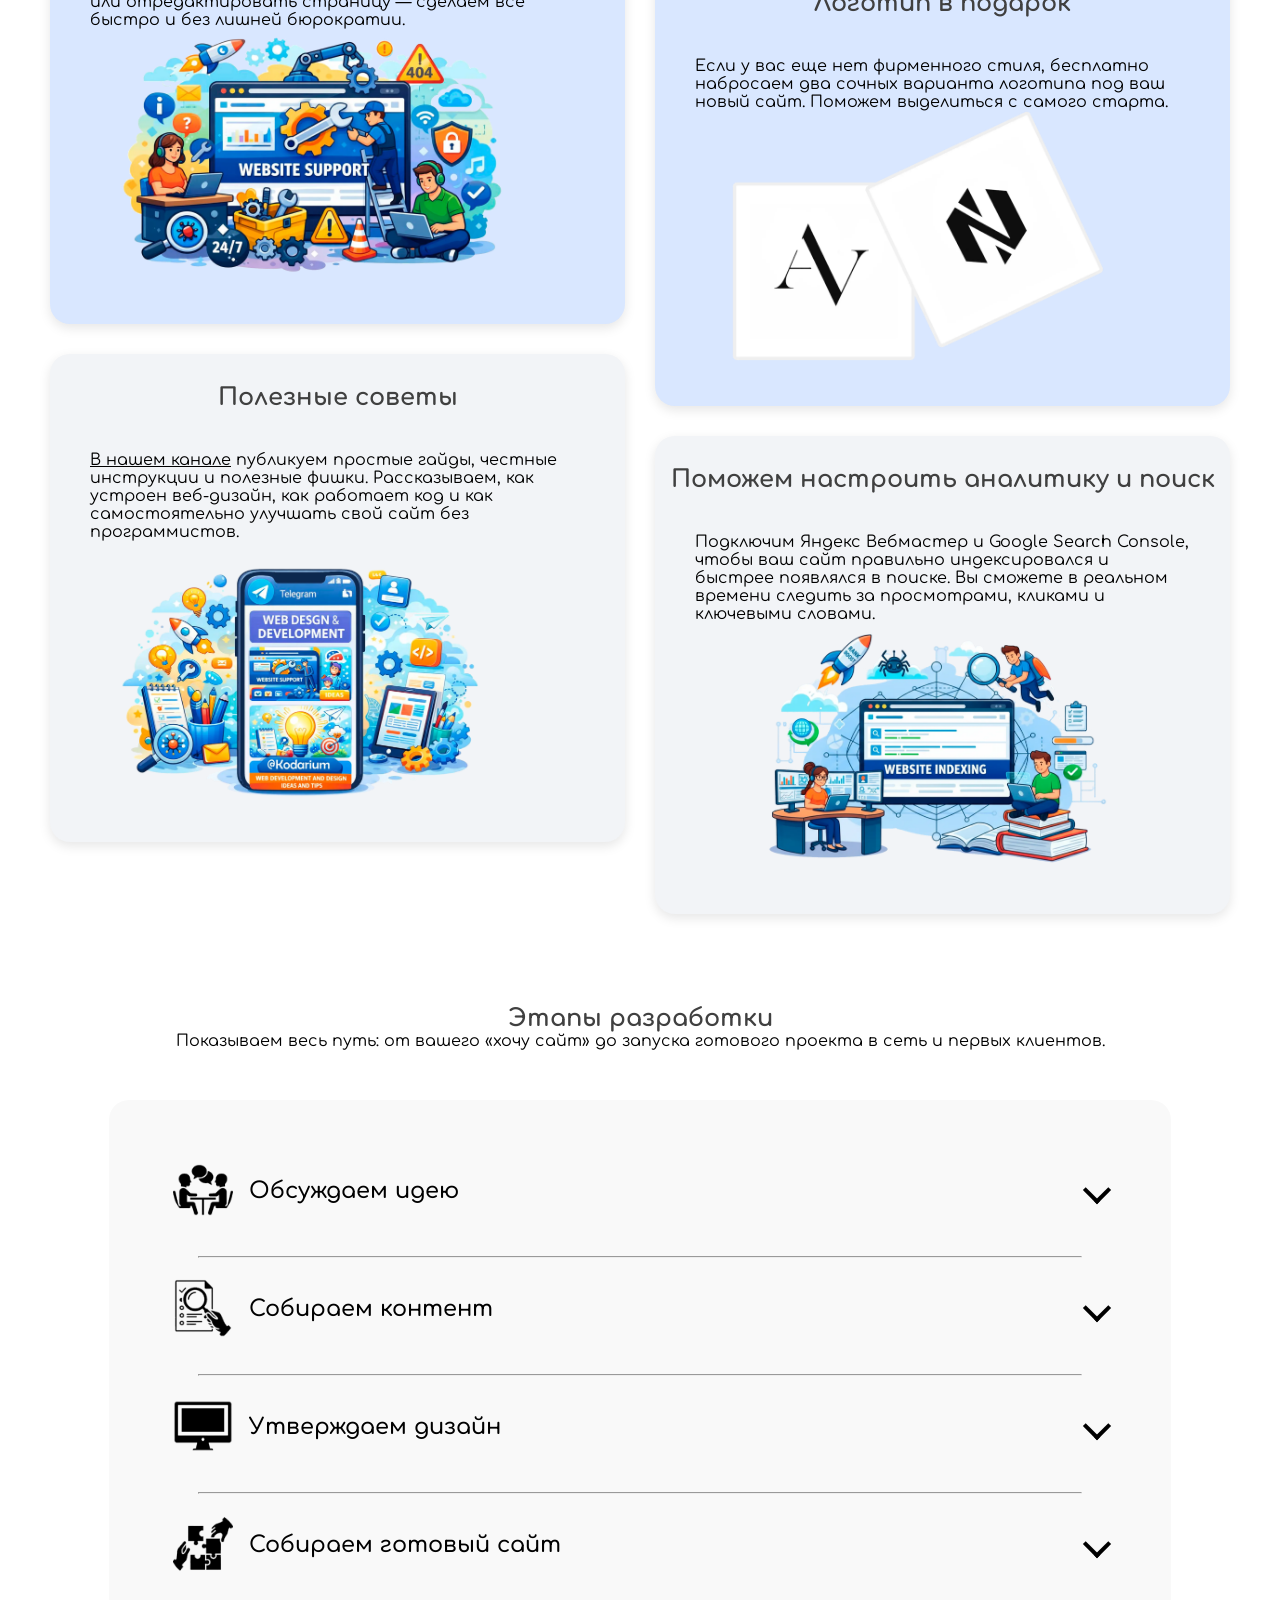
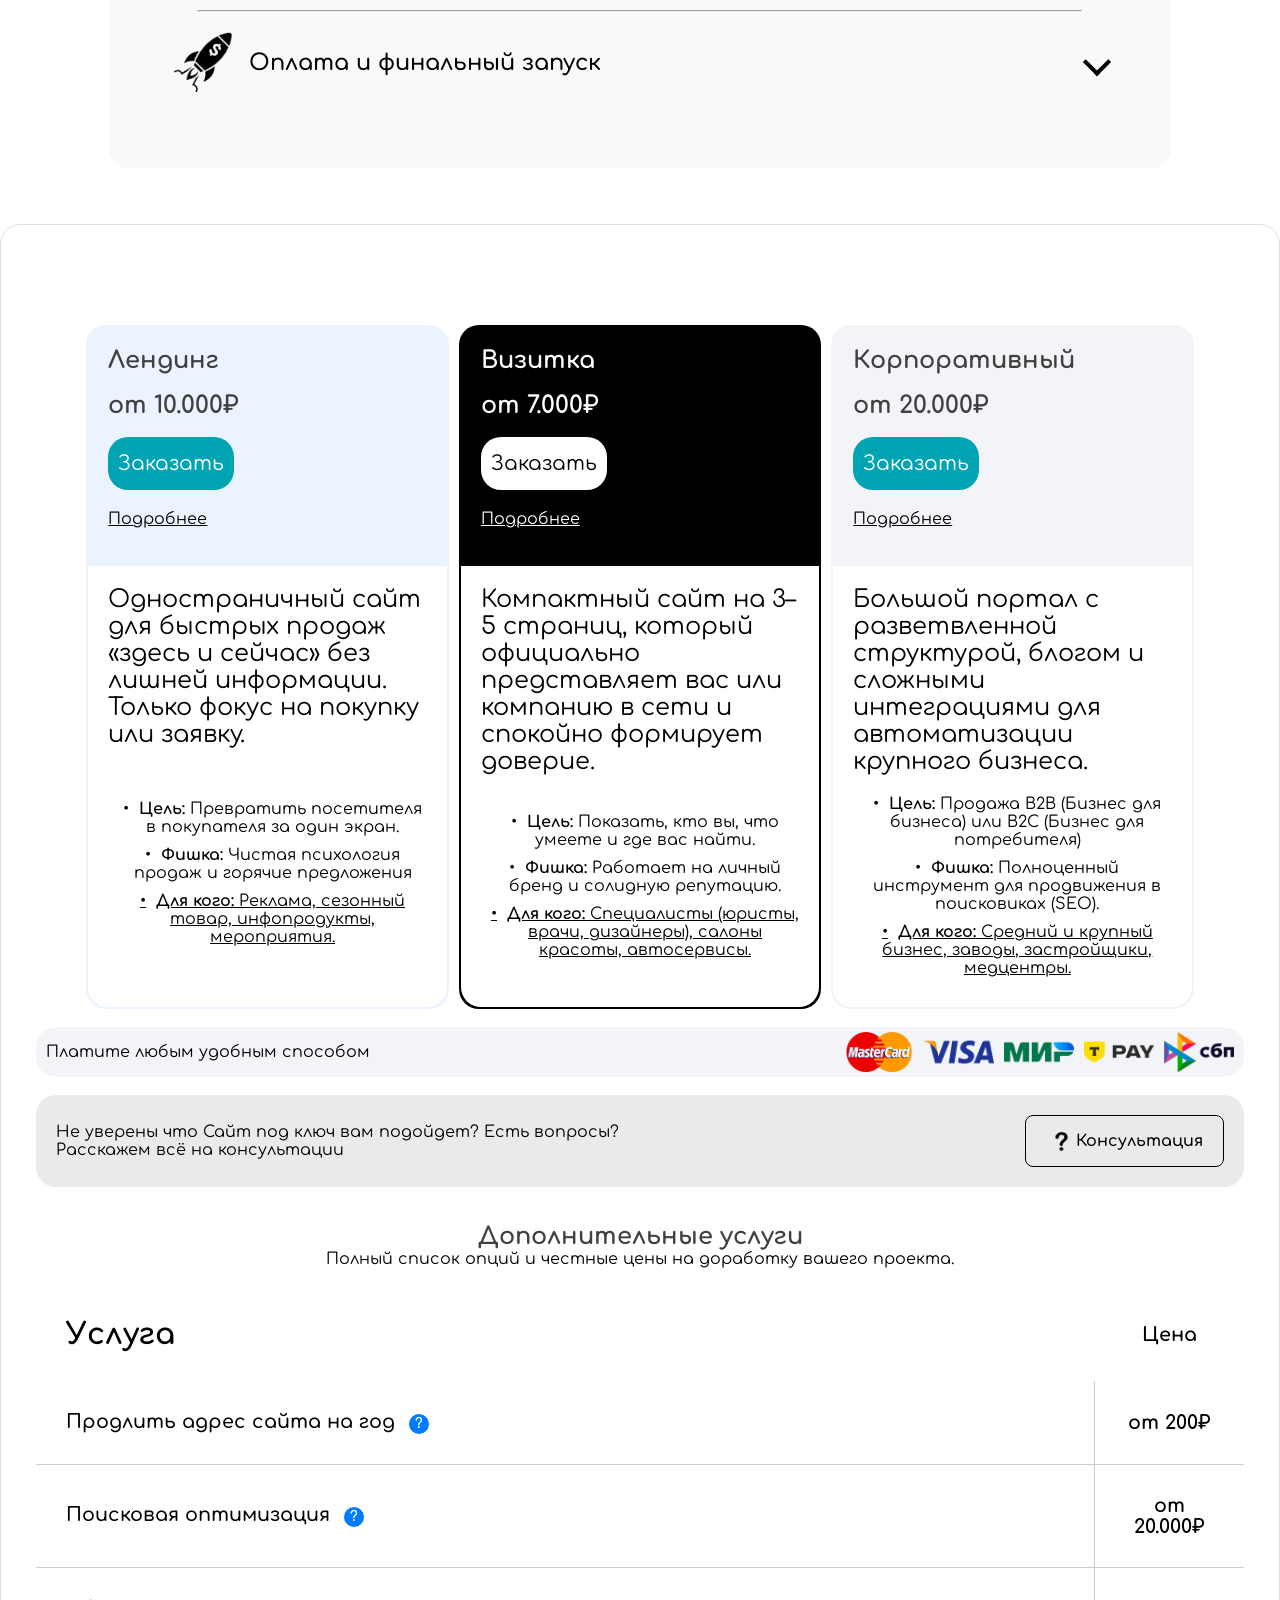
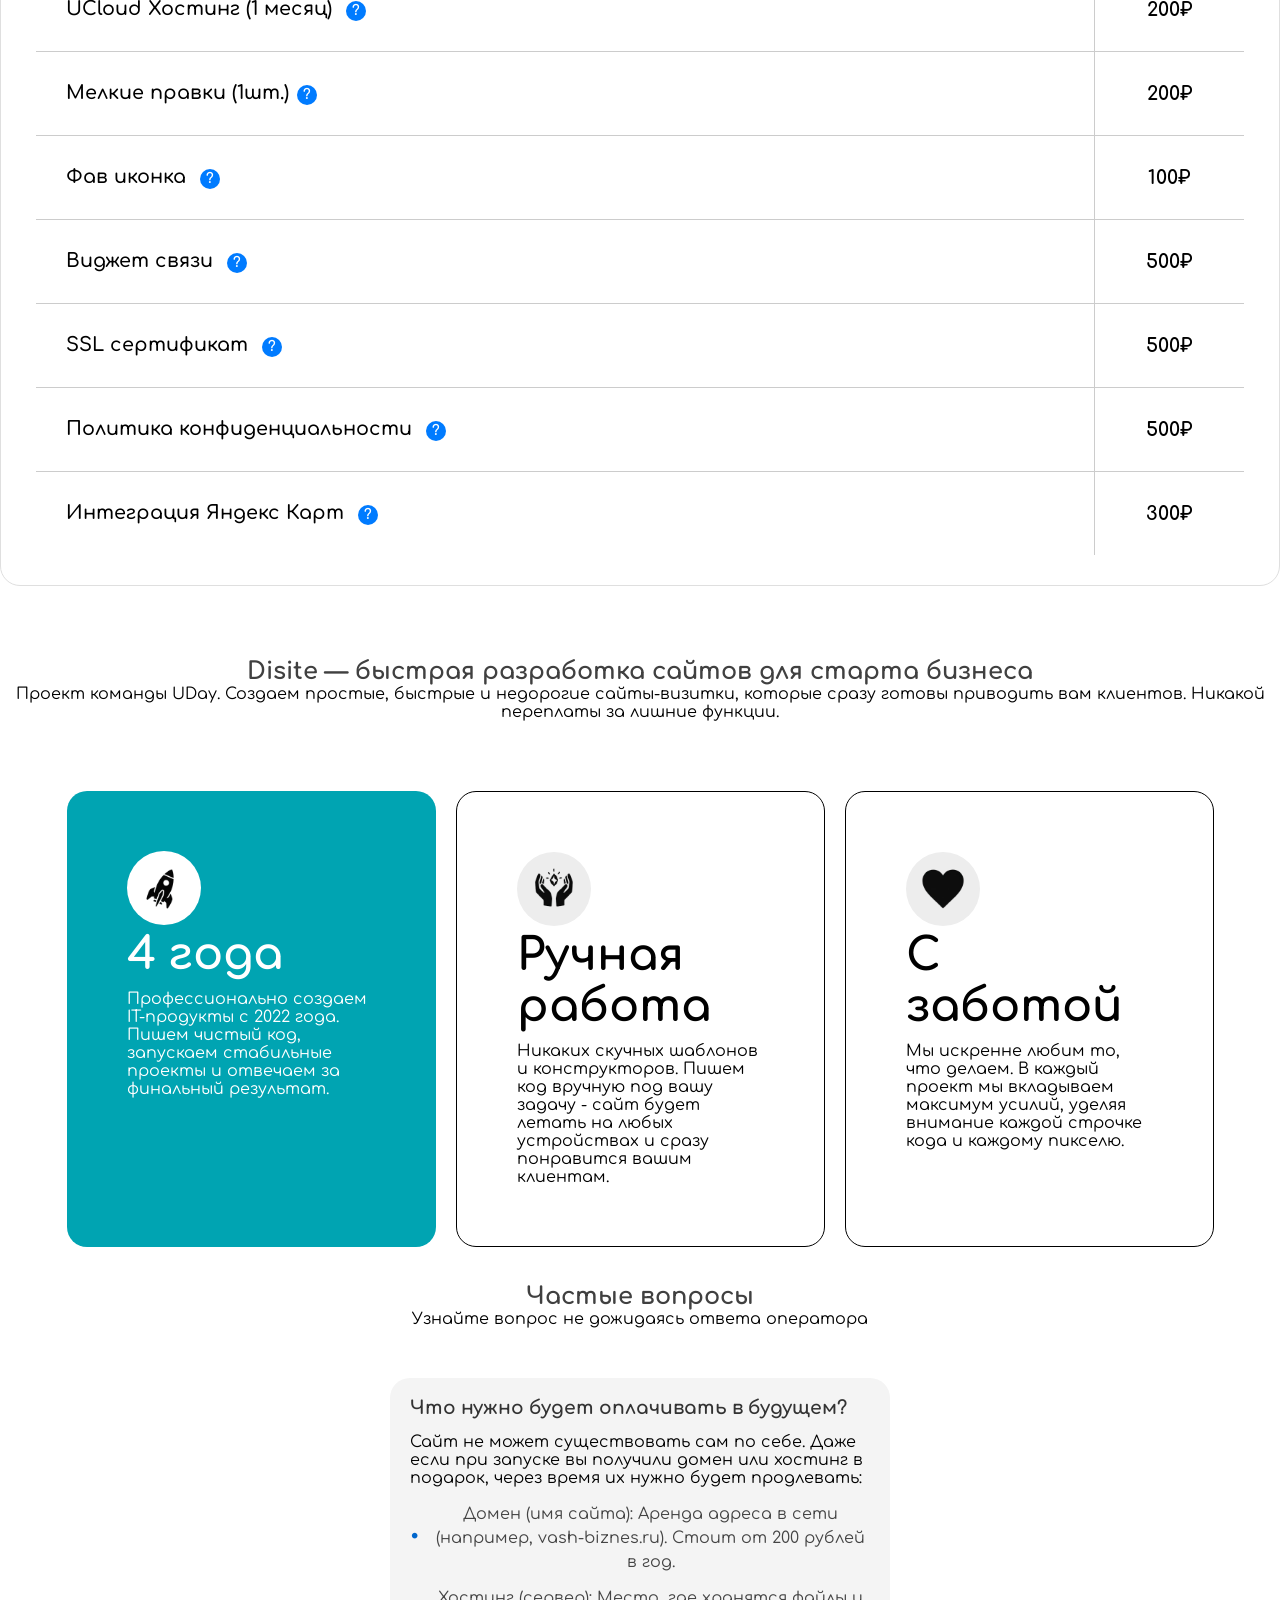
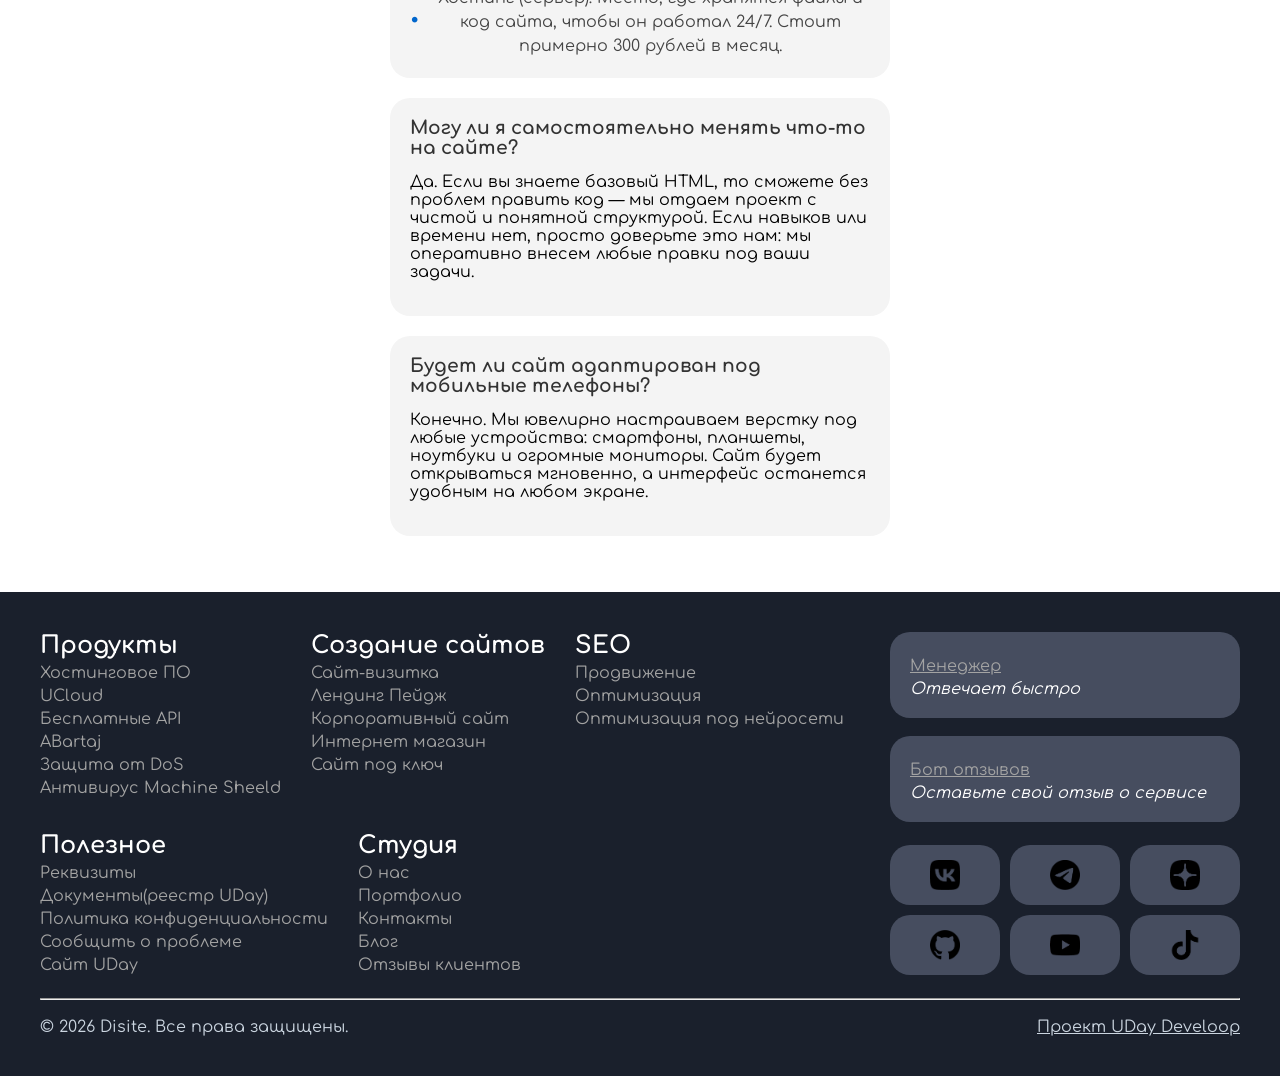
==== commit fa384e2d: "Add files via upload" ====
--- a/index.html
+++ b/index.html
@@ -131,43 +131,45 @@
             </div>
             
             <div class="carousel-item">
-                <img src="mamka/p7.webp" alt="Сайт Салон красоты">
-                <p>Салон красоты</p>
-            </div>
-
-
-            <div class="carousel-item">
-                <img src="mamka/p1.webp" alt="Сайт Официальный сайт">
-                <p>Официальный сайт</p>
-            </div>
-
-            <div class="carousel-item">
-                <img src="mamka/p3.webp" alt="Сайт телеграм бота">
-                <p>Сайт телеграм бота</p>
-            </div>
-
-            <div class="carousel-item">
-                <img src="mamka/p4.webp" alt="Сайт Магазин обуви">
-                <p>Магазин обуви</p>
-            </div>
-
-            <div class="carousel-item">
-                <img src="mamka/p6.webp" alt="Школьный сайт">
-                <p>Школьный сайт</p>
-            </div>
-
-            <div class="carousel-item">
                 <a href="https://rus-yazik.online">
                     <img src="mamka/p8.webp" alt="Репетитор русский язык">
                     <p>Репетитор русский язык</p>
                 </a>
             </div>
+
             <div class="carousel-item">
                 <a href="https://mebel-uyut-vrn.online/">
                     <img src="mamka/p9.webp" alt="Мебель на заказ">
                     <p>Мебель на заказ</p>
                 </a>
             </div>
+
+            <div class="carousel-item">
+                <img src="mamka/p7.webp" alt="Сайт Салон красоты">
+                <p>Салон красоты</p>
+            </div>
+
+
+            <div class="carousel-item">
+                <img src="mamka/p1.webp" alt="Сайт Официальный сайт">
+                <p>Официальный сайт</p>
+            </div>
+
+            <div class="carousel-item">
+                <img src="mamka/p3.webp" alt="Сайт телеграм бота">
+                <p>Сайт телеграм бота</p>
+            </div>
+
+            <div class="carousel-item">
+                <img src="mamka/p4.webp" alt="Сайт Магазин обуви">
+                <p>Магазин обуви</p>
+            </div>
+
+            <div class="carousel-item">
+                <img src="mamka/p6.webp" alt="Школьный сайт">
+                <p>Школьный сайт</p>
+            </div>
+
 
         </div>
     </div>
@@ -783,8 +785,8 @@
         </div>
 
         <div style="margin: 15px 0; padding: 15px; background: #f8fafc; border-radius: 12px; border-left: 4px solid #00a4b2;">
-            <p style="margin: 5px 0; color: #333;"><strong>Юридический адрес:</strong></p>
-            <p style="margin: 5px 0; color: #555;">г.Сочи</p>
+            <p style="margin: 5px 0; color: #333;"><strong>Регион деятельности:</strong></p>
+            <p style="margin: 5px 0; color: #555;">Краснодарский край г.Сочи</p>
         </div>
 
         <div style="margin: 15px 0; padding: 15px; background: #f8fafc; border-radius: 12px; border-left: 4px solid #00a4b2;">
--- a/home.css
+++ b/home.css
@@ -463,7 +463,11 @@
 }
 
 .rdr h2{
-  font-size: 55px;
+  font-size: 45px;
+}
+
+.rdr p{
+  padding-top: 10px;
 }
 
 .rdr img{
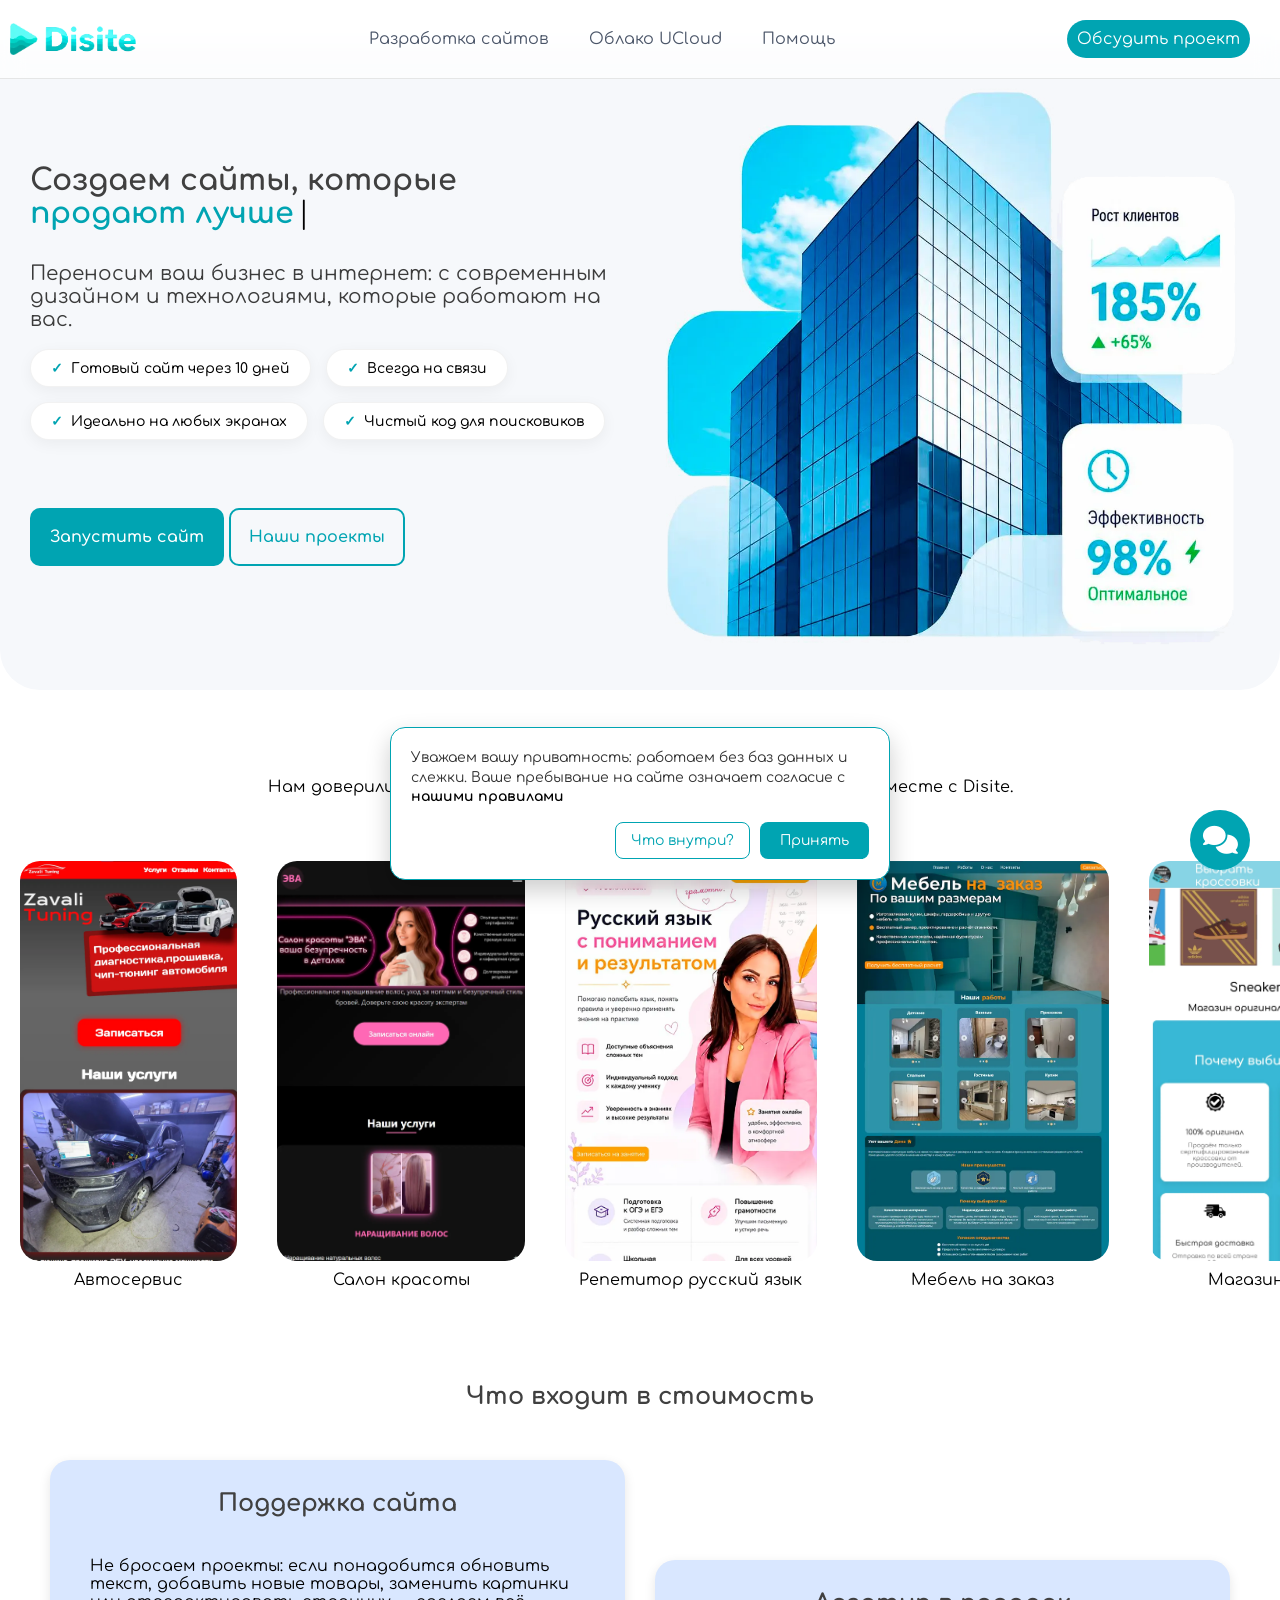
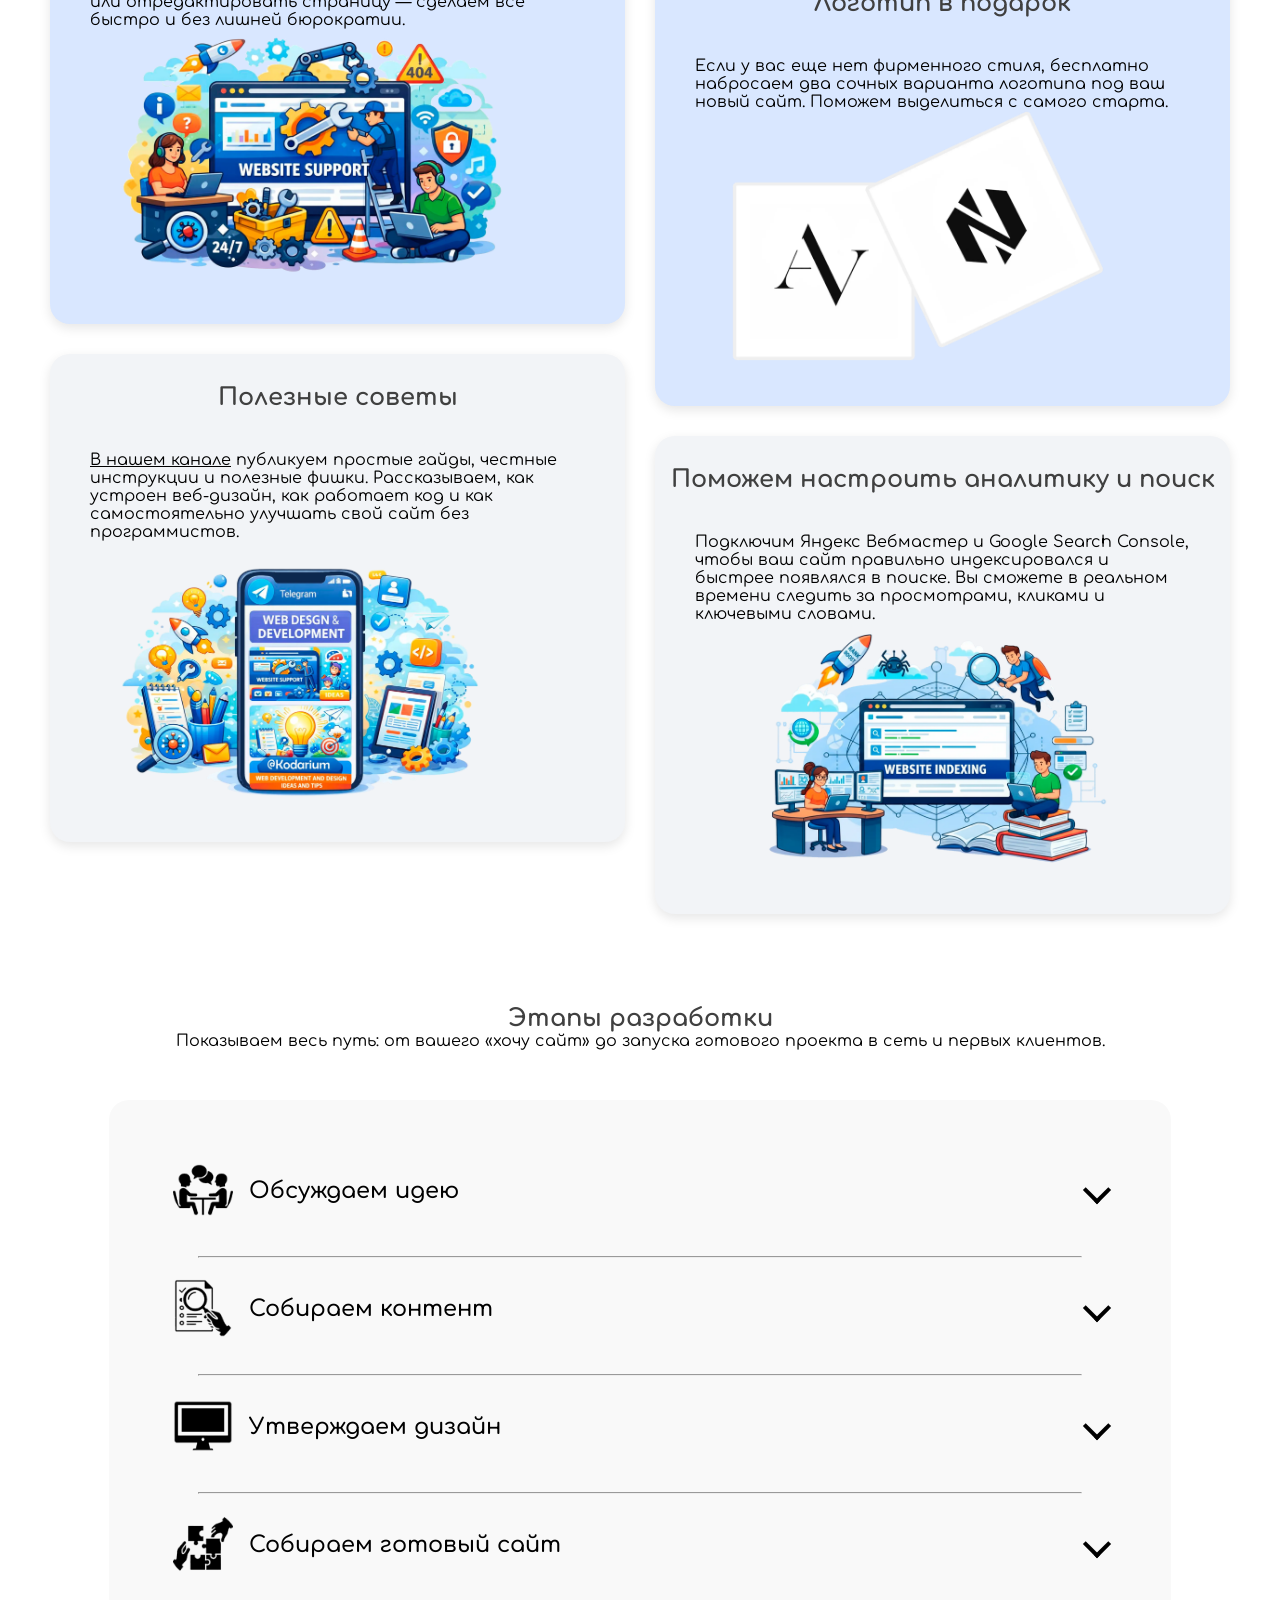
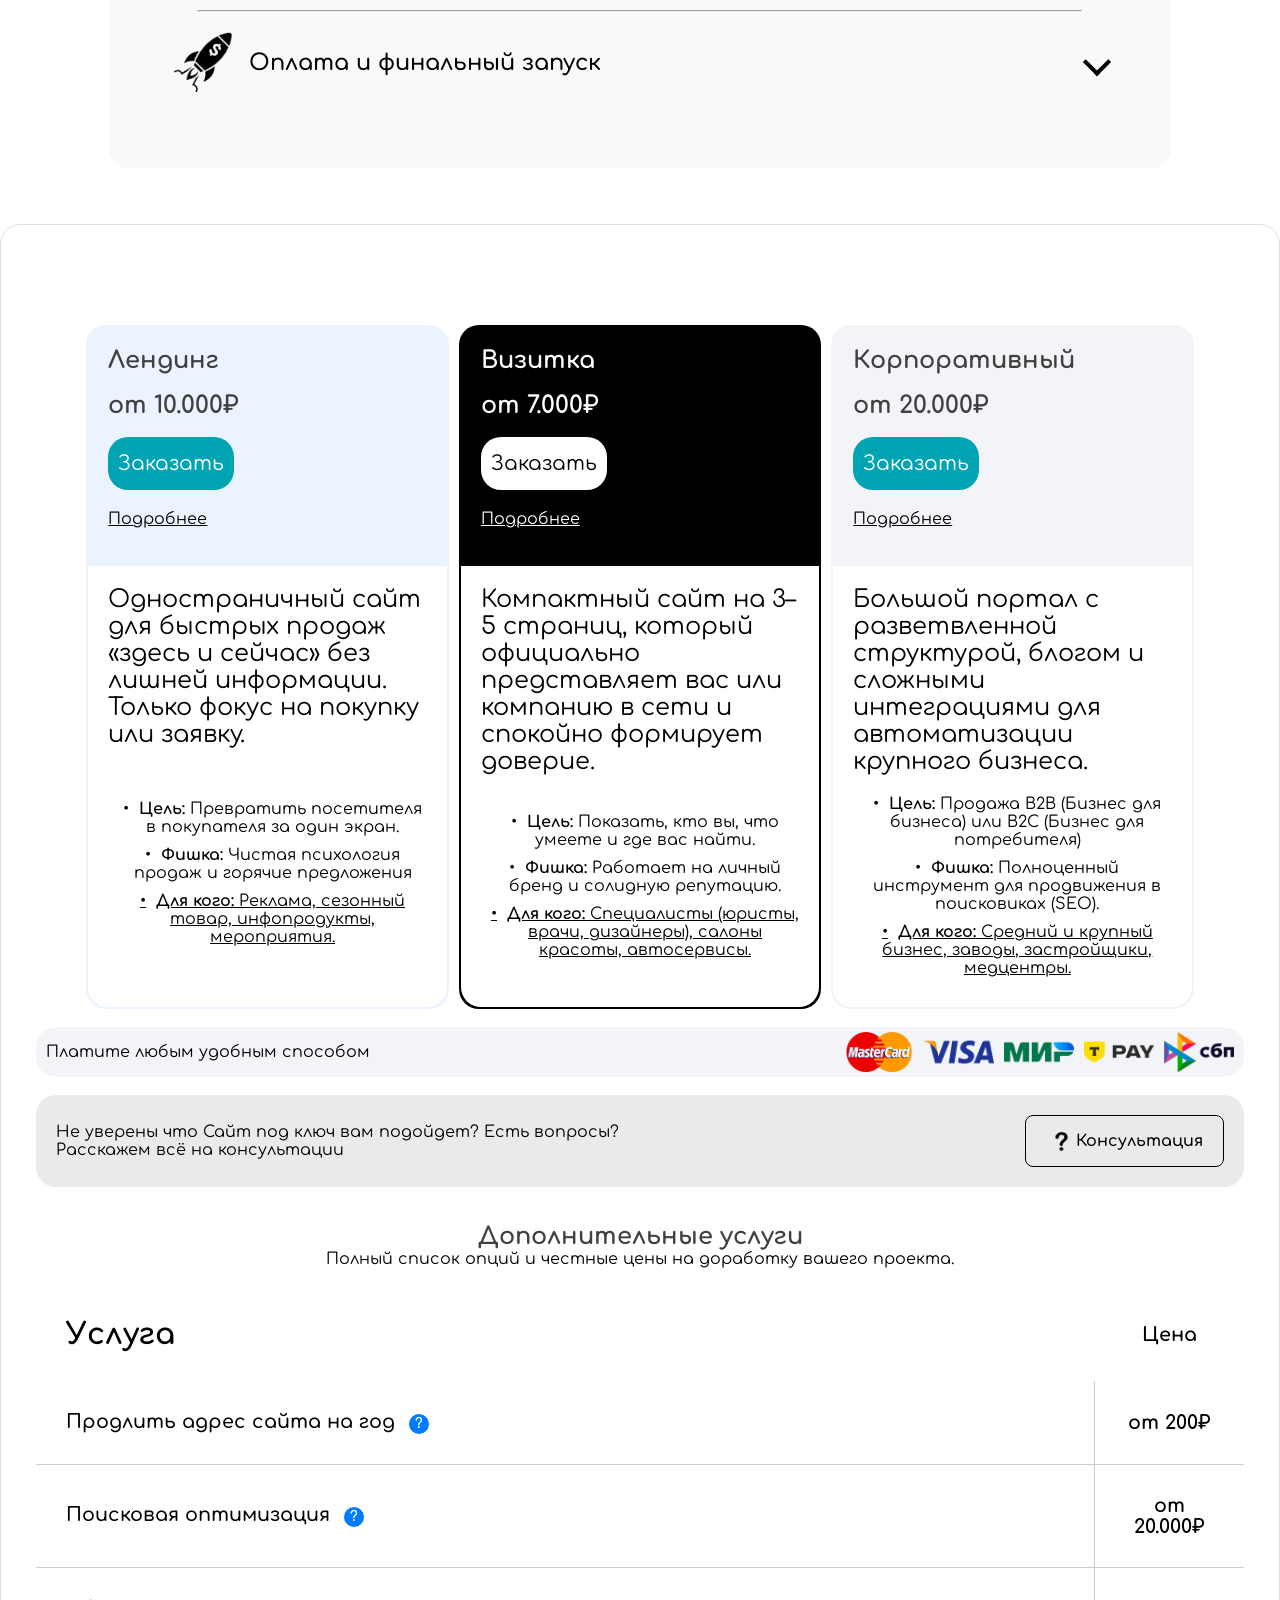
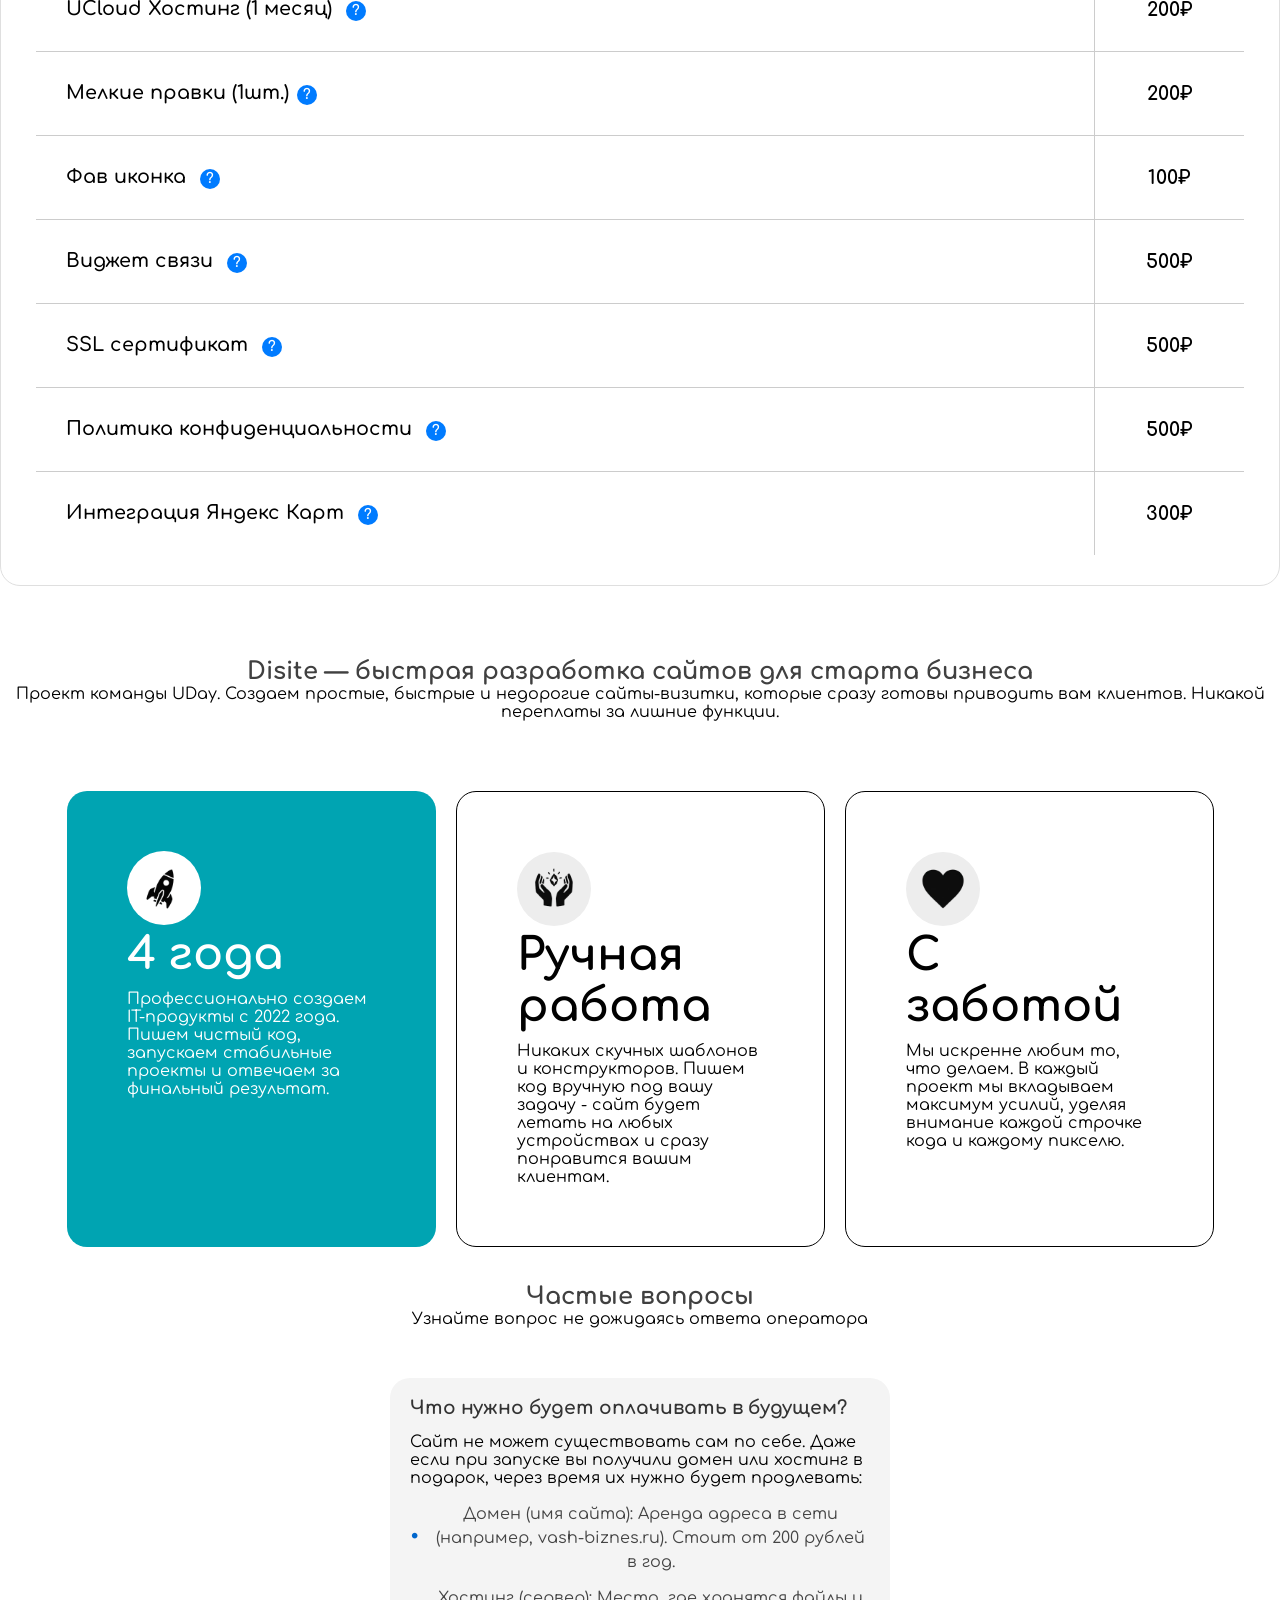
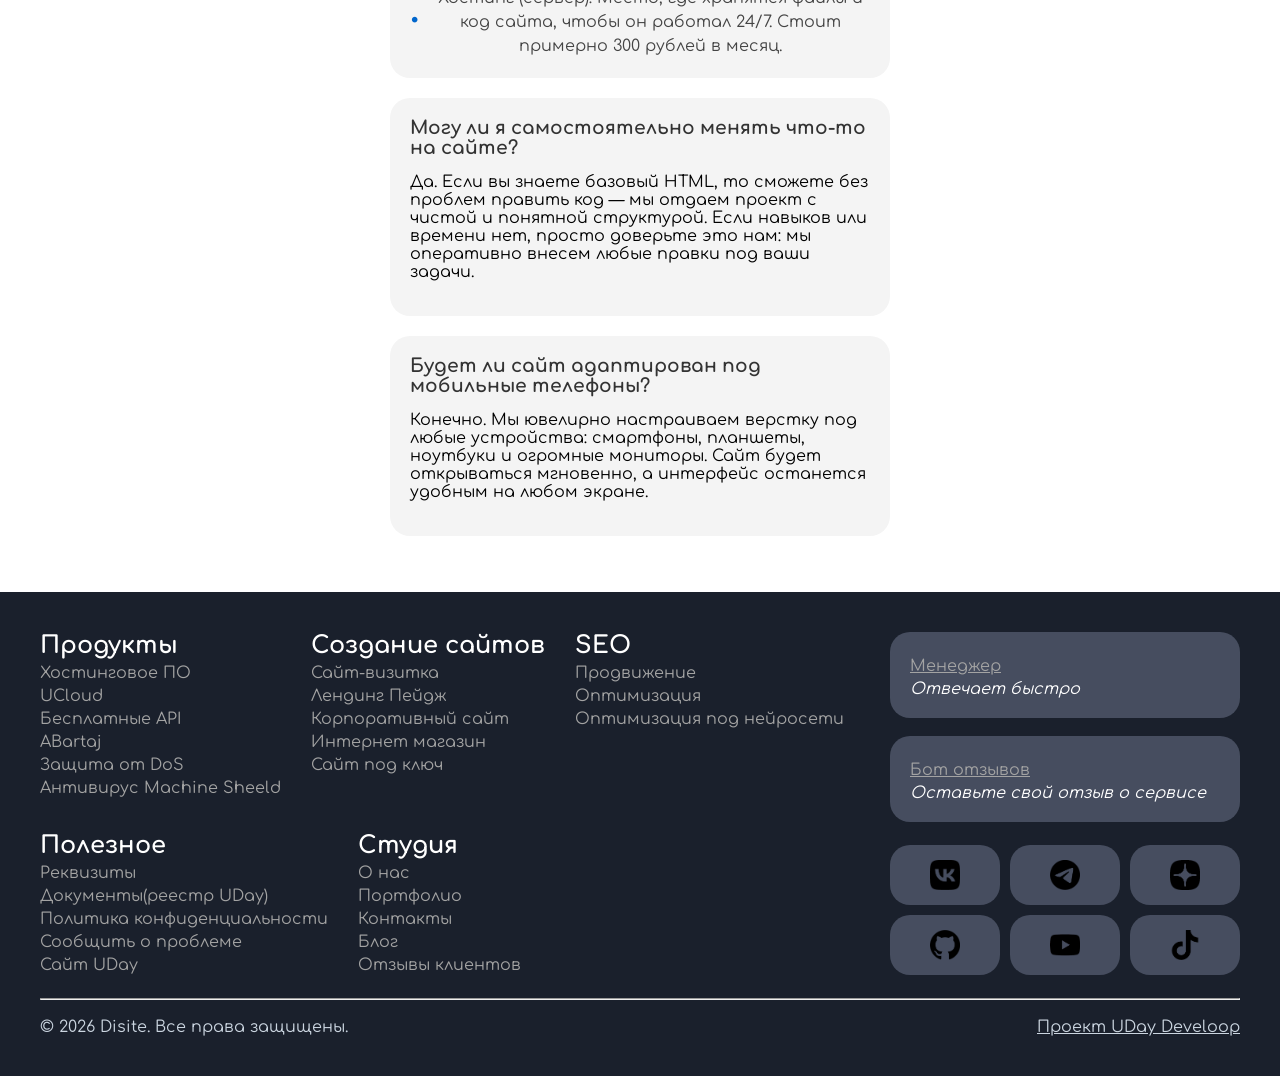
==== commit 4d21b57b: "Add files via upload" ====
--- a/index.html
+++ b/index.html
@@ -130,13 +130,19 @@
                 </a>
             </div>
             
+            
+            <div class="carousel-item">
+                <img src="mamka/p7.webp" alt="Сайт Салон красоты">
+                <p>Салон красоты</p>
+            </div>
+            
             <div class="carousel-item">
                 <a href="https://rus-yazik.online">
                     <img src="mamka/p8.webp" alt="Репетитор русский язык">
                     <p>Репетитор русский язык</p>
                 </a>
             </div>
-
+            
             <div class="carousel-item">
                 <a href="https://mebel-uyut-vrn.online/">
                     <img src="mamka/p9.webp" alt="Мебель на заказ">
@@ -145,26 +151,10 @@
             </div>
 
             <div class="carousel-item">
-                <img src="mamka/p7.webp" alt="Сайт Салон красоты">
-                <p>Салон красоты</p>
-            </div>
-
-
-            <div class="carousel-item">
-                <img src="mamka/p1.webp" alt="Сайт Официальный сайт">
-                <p>Официальный сайт</p>
-            </div>
-
-            <div class="carousel-item">
-                <img src="mamka/p3.webp" alt="Сайт телеграм бота">
-                <p>Сайт телеграм бота</p>
-            </div>
-
-            <div class="carousel-item">
                 <img src="mamka/p4.webp" alt="Сайт Магазин обуви">
                 <p>Магазин обуви</p>
             </div>
-
+            
             <div class="carousel-item">
                 <img src="mamka/p6.webp" alt="Школьный сайт">
                 <p>Школьный сайт</p>
